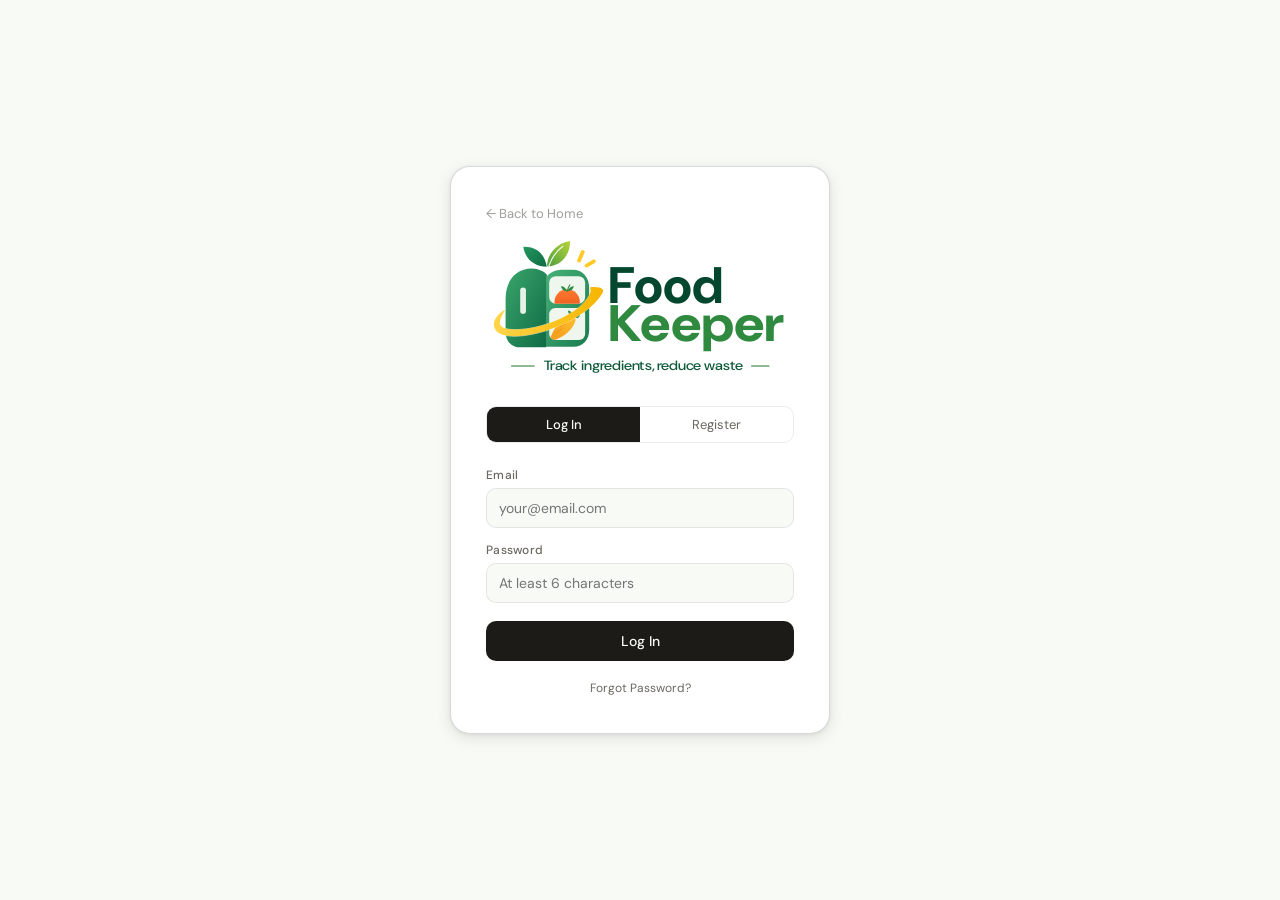
==== index.html @ f71665d1 "Add business.css and market.js to index.html" ====
<!DOCTYPE html>
<html lang="en">
<head>
  <meta charset="UTF-8" />
  <meta name="viewport" content="width=device-width, initial-scale=1.0" />
  <title>Food Keeper</title>

  <!-- 先设好主题，避免登录页闪烁 -->
  <script>try { document.documentElement.setAttribute('data-theme', localStorage.getItem('fk_theme') || 'light'); } catch (e) {}</script>

  <script src="https://www.gstatic.com/firebasejs/10.12.0/firebase-app-compat.js"></script>
  <script src="https://www.gstatic.com/firebasejs/10.12.0/firebase-auth-compat.js"></script>
  <script src="https://www.gstatic.com/firebasejs/10.12.0/firebase-firestore-compat.js"></script>

  <link rel="preconnect" href="https://fonts.googleapis.com">
  <link href="https://fonts.googleapis.com/css2?family=DM+Sans:wght@300;400;500;600;700;800&family=DM+Mono:wght@400;500&display=swap" rel="stylesheet">
  <link rel="stylesheet" href="css/style.css">
  <link rel="stylesheet" href="css/home.css">
    <link rel="stylesheet" href="css/pages.css">   
  <link rel="stylesheet" href="css/purchase.css"> 
  <link rel="stylesheet" href="css/business.css"> 

  <link rel="icon" id="fk-favicon" href="data:,">

  <script src="https://js.puter.com/v2/"></script>

  <script src="js/app.js" defer></script>
  <script src="js/home.js" defer></script>
  <script src="js/pages.js" defer></script>
  <script src="js/purchase.js" defer></script>
  <script src="js/account.js" defer></script>
  <script src="js/market.js" defer></script>
</head>
<body>

  <!-- Logo：用 SVG 画出来的，不需要图片文件（下面各处用 <use href="#fk-..."> 引用）-->
  <svg width="0" height="0" style="position:absolute" aria-hidden="true" focusable="false">
    <defs id="fk-defs">
      <linearGradient id="fkDoor" x1="0" y1="0" x2="1" y2="1"><stop offset="0" stop-color="#3aa56b"/><stop offset="1" stop-color="#0f6b45"/></linearGradient>
      <linearGradient id="fkFrame" x1="0" y1="0" x2="1" y2="1"><stop offset="0" stop-color="#46b377"/><stop offset="1" stop-color="#1a7a50"/></linearGradient>
      <linearGradient id="fkLeafL" x1="0" y1="0" x2="1" y2="1"><stop offset="0" stop-color="#23975f"/><stop offset="1" stop-color="#0f6b45"/></linearGradient>
      <linearGradient id="fkLeafR" x1="0" y1="1" x2="1" y2="0"><stop offset="0" stop-color="#4c9f3f"/><stop offset="1" stop-color="#b7d43a"/></linearGradient>
      <linearGradient id="fkRing" x1="0" y1="0" x2="1" y2="0"><stop offset="0" stop-color="#ffd54a"/><stop offset="1" stop-color="#f7b500"/></linearGradient>
      <linearGradient id="fkTomato" x1="0" y1="0" x2="0" y2="1"><stop offset="0" stop-color="#ff7a2f"/><stop offset="1" stop-color="#e8501a"/></linearGradient>
      <linearGradient id="fkCarrot" x1="0" y1="1" x2="1" y2="0"><stop offset="0" stop-color="#f5981a"/><stop offset="1" stop-color="#fdc02f"/></linearGradient>
      <clipPath id="fkTop"><rect x="395" y="345" width="150" height="115" rx="28"/></clipPath>
      <clipPath id="fkBot"><rect x="395" y="478" width="150" height="134" rx="26"/></clipPath>
    </defs>
    <defs>
      <g id="fk-icon">
        <path d="M287 222C332 220 374 242 385 306C338 305 296 280 287 222Z" fill="url(#fkLeafL)"/>
        <path d="M482 198C484 252 450 297 398 304C384 306 385 300 387 292C392 246 432 205 482 198Z" fill="url(#fkLeafR)"/>
        <path d="M394 301C408 262 428 238 452 220" fill="none" stroke="#fff" stroke-width="5" stroke-linecap="round" opacity=".9"/>
        <path d="M520 280l15-36M551 301l30-18" fill="none" stroke="#ffc928" stroke-width="16" stroke-linecap="round"/>
        <path d="M213 440C213 365 255 313 322 313C352 313 373 326 385 338V634C385 640 383 642 375 642H272C236 642 213 614 213 578Z" fill="url(#fkDoor)"/>
        <rect x="274" y="392" width="24" height="110" rx="12" fill="#e6f1e8"/>
        <path d="M385 346C400 326 426 318 456 318H492C536 318 562 350 562 396V568C562 612 536 640 496 640H385Z" fill="url(#fkFrame)"/>
        <rect x="395" y="345" width="150" height="115" rx="28" fill="#eef6ee"/>
        <g clip-path="url(#fkTop)">
          <circle cx="470" cy="453" r="53" fill="url(#fkTomato)"/>
          <path d="M470 408c-4-14-18-22-26-21 2 11 11 20 26 21zM472 408c4-14 18-22 26-21-2 11-11 20-26 21z" fill="#2c8a45"/>
          <path d="M471 408c1-10 5-18 10-26" fill="none" stroke="#2c8a45" stroke-width="5" stroke-linecap="round"/>
        </g>
        <rect x="395" y="478" width="150" height="134" rx="26" fill="#eef6ee"/>
        <g clip-path="url(#fkBot)">
          <path d="M396 618C406 572 438 528 480 510C502 504 512 522 500 544C484 578 444 608 396 618Z" fill="url(#fkCarrot)"/>
          <path d="M425 580l22-14M440 556l20-12M463 534l14-9" fill="none" stroke="#e58a12" stroke-width="5" stroke-linecap="round" opacity=".55"/>
          <path d="M498 516c-2-15-12-26-24-28 0 13 9 24 24 28zM500 518c8-11 20-14 24-11-3 11-12 16-24 11z" fill="#2c8a45"/>
        </g>
        <path d="M212 483C170 510 150 545 175 575C205 606 300 600 390 570C480 540 560 490 600 440C612 425 625 410 618 400C610 392 585 388 565 392C575 410 560 440 520 475C470 515 380 555 300 565C240 572 200 568 190 548C185 530 200 505 212 483Z" fill="url(#fkRing)" stroke="#fffdf0" stroke-opacity=".85" stroke-width="3" paint-order="stroke"/>
      </g>
      <g id="fk-lockup">
        <use href="#fk-icon"/>
        <text x="642" y="458" font-size="214" font-weight="800" textLength="480" lengthAdjust="spacingAndGlyphs" style="font-family:'DM Sans',system-ui,sans-serif;fill:var(--fk-ink1,#04472f)">Food</text>
        <text x="642" y="617" font-size="214" font-weight="800" textLength="735" lengthAdjust="spacingAndGlyphs" style="font-family:'DM Sans',system-ui,sans-serif;fill:var(--fk-ink2,#2f8a40)">Keeper</text>
      </g>
      <g id="fk-full">
        <use href="#fk-lockup"/>
        <path d="M238 720h94M1240 720h72" fill="none" stroke="#6aa56f" stroke-width="6" stroke-linecap="round"/>
        <text x="372" y="735" font-size="56" font-weight="500" textLength="832" lengthAdjust="spacingAndGlyphs" style="font-family:'DM Sans',system-ui,sans-serif;fill:var(--fk-ink3,#0f5a3a)">Track ingredients, reduce waste</text>
      </g>
    </defs>
  </svg>

  <div id="toast-container"></div>

  <!-- ═══════════ LOGIN ═══════════ -->
  <div class="auth-screen" id="auth-screen">
    <div class="auth-card">
      <div style="margin-bottom: 16px;">
        <a href="./front.html" class="back-link">← Back to Home</a>
      </div>

      <div class="auth-logo">
        <h1><svg class="auth-logo-svg" viewBox="148 190 1252 580" role="img" aria-label="Food Keeper: track ingredients, reduce waste"><use href="#fk-full"/></svg></h1>
      </div>

      <div class="auth-tabs">
        <button class="auth-tab active" id="tab-login" onclick="switchTab('login')">Log In</button>
        <button class="auth-tab" id="tab-register" onclick="switchTab('register')">Register</button>
      </div>

      <div class="auth-error" id="auth-error"></div>
      <div class="auth-success" id="auth-success"></div>

      <div class="form-field">
        <label class="form-label">Email</label>
        <input class="form-input" type="email" id="auth-email" placeholder="your@email.com" />
      </div>

      <div class="form-field">
        <label class="form-label">Password</label>
        <input class="form-input" type="password" id="auth-password" placeholder="At least 6 characters" />
      </div>

      <div class="form-field" id="confirm-field" style="display:none">
        <label class="form-label">Confirm Password</label>
        <input class="form-input" type="password" id="auth-confirm" placeholder="Enter password again" />
      </div>

      <button class="btn-primary" id="auth-btn" onclick="handleAuth()">Log In</button>

      <div style="text-align: center; margin-top: 16px;">
        <button onclick="handleForgot()" class="link-btn" id="forgot-btn">Forgot Password?</button>
      </div>
    </div>
  </div>


  <!-- ═══════════ APP ═══════════ -->
  <div id="app" style="display: none;">
    <!-- 侧边栏由 home.js 自动插入到这里 -->

    <header class="header">
      <div class="header-inner">
        <div class="logo">
          <svg class="logo-img" viewBox="148 190 490 470" aria-hidden="true"><use href="#fk-icon"/></svg>
          <h1>Food Keeper</h1>
        </div>
        <h1 class="page-title" id="page-title"></h1>
        <div class="header-right">
          <span class="user-email" id="user-email"></span>
          <button class="icon-btn" id="theme-btn" onclick="toggleTheme()" title="Toggle Theme">🌙</button>
          <button class="icon-btn" onclick="openPanel()" title="Settings">⚙️</button>
          <button class="logout-btn" onclick="handleLogout()">Log Out</button>
        </div>
      </div>
    </header>

    <!-- ═══════════ HOME（内容由 home.js 的 renderHome 生成）═══════════ -->
    <div id="home-screen">
      <div id="home-dashboard"></div>
    </div>


    <!-- ═══════════ SECTION 1：PANTRY TRACKER ═══════════ -->
    <div id="section-pantry" style="display: none;">

      <div class="section-bar">
        <div class="section-bar-inner">
          <button class="back-home-btn" id="back-pantry" onclick="goBack()">← Home</button>
          <span class="section-bar-title" id="bar-pantry-title">Pantry Tracker</span>
        </div>
      </div>

      <!-- 卡片菜单（由 app.js 的 renderMenus 生成）-->
      <div class="menu-wrap" id="menu-pantry"></div>

      <main class="main" id="main-pantry" style="display:none;">

        <section class="stats">
          <div class="stat">
            <div class="stat-label">Total Items</div>
            <div class="stat-value blue" id="stat-total">0</div>
          </div>
          <div class="stat">
            <div class="stat-label">Expired</div>
            <div class="stat-value red" id="stat-expired">0</div>
          </div>
          <div class="stat">
            <div class="stat-label">Expiring Soon</div>
            <div class="stat-value amber" id="stat-soon">0</div>
          </div>
          <div class="stat">
            <div class="stat-label">Monthly Waste</div>
            <div class="stat-value green" id="stat-saved">0</div>
          </div>
        </section>

        <section id="view-pantry" class="view-section">
          <div class="toolbar">
            <input type="text" id="search-input" class="search-bar" placeholder="Search ingredients..." oninput="handleSearch(this.value)" />

            <select id="loc-filter" class="filter-dropdown" onchange="handleLocationFilter(this.value)">
              <option value="all">All Locations</option>
              <option value="fridge">Fridge</option>
              <option value="freezer">Freezer</option>
              <option value="pantry">Pantry</option>
            </select>

            <select id="sort-filter" class="filter-dropdown" onchange="handleSort(this.value)">
              <option value="expiry">Sort by Expiry</option>
              <option value="name">Sort by Name</option>
              <option value="added">Sort by Date Added</option>
            </select>

            <button class="action-btn primary" onclick="openModal()">➕ Add Item</button>
            <button class="action-btn secondary" id="bulk-toggle-btn" onclick="toggleBulkMode()">⚙️ Bulk Actions</button>
          </div>

          <div class="bulk-bar" id="bulk-bar" style="display: none;">
            <span id="bulk-count">0 items selected</span>
            <div style="display: flex; gap: 8px;">
              <button class="bulk-btn success" onclick="bulkEat()">✅ Used / Consumed</button>
              <button class="bulk-btn danger" onclick="bulkWaste()">🗑️ Logged as Waste</button>
              <button class="bulk-btn secondary" onclick="bulkDelete()">Delete</button>
            </div>
          </div>

          <div id="food-container">
            <div class="loading">Loading ingredients...</div>
          </div>
        </section>

        <section id="view-shopping" class="view-section" style="display: none;">
          <div id="shop-list-container"></div>
          <div class="shop-add-row">
            <input class="shop-add-input" type="text" id="shop-input" placeholder="Add custom item..." onkeypress="if(event.key==='Enter') addShopItem()" />
            <button class="shop-add-btn" onclick="addShopItem()">Add</button>
          </div>
          <div style="margin-top: 16px; display: flex; gap: 12px;">
            <button class="ghost-btn" onclick="clearChecked()" style="flex: 1; justify-content: center;">Clear Checked</button>
            <button class="ghost-btn" onclick="exportShopList()" style="flex: 1; justify-content: center;">Copy List to Clipboard</button>
          </div>
        </section>

        <section id="view-waste" class="view-section" style="display: none;">
          <div class="waste-stat-grid">
            <div class="waste-stat-card">
              <h3>This Month</h3>
              <div class="num" id="waste-month-count">0</div>
            </div>
            <div class="waste-stat-card">
              <h3>Total History</h3>
              <div class="num" id="waste-total-count">0</div>
            </div>
          </div>
          <div id="waste-list-container" style="margin-top: 16px;"></div>
        </section>

        <section id="view-recipes" class="view-section" style="display: none;">
          <div class="discover-hero-banner">
            <div style="font-size: 32px;">🍲</div>
            <div>
              <h3>Food Keeper AI Recipe Assistant</h3>
              <p>Analyzes your items expiring within 7 days first to compile an optimized customized menu recipe framework.</p>
            </div>
          </div>
          <button class="btn-primary" style="background: var(--accent); color: white; padding: 14px; font-size: 15px;" onclick="generateAICustomMenu()">
            Generate Smart Menu Recipes
          </button>
          <div id="recipes-list-container" style="margin-top: 16px;"></div>
        </section>

        <section id="view-leaderboard" class="view-section" style="display: none;">
          <div class="discover-hero-banner">
            <div style="font-size: 32px;">🏆</div>
            <div>
              <h3>Your Weekly Waste Leaderboard</h3>
              <p>Tracks your top 10 worst weeks of food waste this year. Resets every January.</p>
            </div>
          </div>
          <div id="leaderboard-container"></div>
        </section>

        <section id="view-receipt" class="view-section" style="display: none;">
          <div class="discover-hero-banner">
            <div style="font-size: 32px;">🧾</div>
            <div>
              <h3>Receipt Food & Total Cost Scanner</h3>
              <p>Upload a clear photo of your grocery receipt. Food Keeper AI will isolate food assets, compute individual values, and tally your grand total.</p>
            </div>
          </div>

          <div class="receipt-card" style="background: var(--surface); padding: 24px; border-radius: var(--radius-lg); border: 1px solid var(--border); box-shadow: var(--shadow);">
            <div class="form-field">
              <label class="form-label">Select Receipt Photo</label>
              <input type="file" id="receipt-file" accept="image/*" class="form-input" onchange="previewReceipt(event)" />
            </div>

            <div id="receipt-preview-box" style="display: none; text-align: center; margin: 16px 0; padding: 10px; background: var(--bg); border-radius: var(--radius);">
              <img id="receipt-img-preview" src="" alt="Receipt view" style="max-width: 100%; max-height: 300px; border-radius: var(--radius); border: 1px solid var(--border);" />
            </div>

            <button class="btn-primary" id="scan-receipt-btn" style="background: var(--accent); color: white; margin-top: 8px;" onclick="processReceiptImage()">
              Analyze & Compute Total
            </button>
          </div>

          <div id="receipt-results-container" style="margin-top: 16px;"></div>
          <button class="btn-primary" id="add-to-inventory-btn" style="display: none; background: var(--text); color: var(--bg); margin-top: 16px;" onclick="addScannedItemsToInventory()">
            Add All Items to Inventory ➕
          </button>
        </section>

      </main>
    </div>


    <!-- ═══════════ SECTION 2：OUTSIDE THE KITCHEN ═══════════ -->
    <div id="section-outside" style="display: none;">

      <div class="section-bar">
        <div class="section-bar-inner">
          <button class="back-home-btn" id="back-outside" onclick="goBack()">← Home</button>
          <span class="section-bar-title" id="bar-outside-title">Outside the Kitchen</span>
        </div>
      </div>

      <!-- 卡片菜单（由 app.js 的 renderMenus 生成）-->
      <div class="menu-wrap" id="menu-outside"></div>

      <main class="main" id="main-outside" style="display:none;">
        <section id="view-awareness" class="view-section" style="display:none;">
          <div id="awareness-container"></div>
        </section>

        <section id="view-quiz" class="view-section" style="display:none;">
          <div id="quiz-container"></div>
        </section>
      </main>
    </div>


    <!-- ═══════════ MODAL: ADD / EDIT ═══════════ -->
    <div class="overlay" id="overlay" onclick="closeModal()">
      <div class="modal" onclick="event.stopPropagation()">
        <div class="modal-header">
          <h2 id="modal-title"> Add Ingredient</h2>
          <button class="modal-close" onclick="closeModal()">✕</button>
        </div>
        <div class="modal-body">
          <div class="form-field">
            <label class="form-label">Ingredient Name</label>
            <input class="form-input" type="text" id="input-name" placeholder="e.g. Fresh Milk" />
          </div>

          <div class="form-field">
            <label class="form-label">Emoji Picker</label>
            <div class="emoji-picker" id="emoji-picker"></div>
          </div>

          <div style="display: grid; grid-template-columns: 1fr 1fr; gap: 12px;">
            <div class="form-field">
              <label class="form-label">Quantity / Volume</label>
              <input class="form-input" type="text" id="input-qty" placeholder="e.g. 1L, 3 units" />
            </div>
            <div class="form-field">
              <label class="form-label">Expiration Date</label>
              <input class="form-input" type="date" id="input-expiry" />
            </div>
            <div class="form-field">
              <label class="form-label">Price (RM)</label>
              <input class="form-input" type="number" id="input-price" placeholder="e.g. 5.50" step="0.01" min="0" />
            </div>
          </div>

          <div style="display: grid; grid-template-columns: 1fr 1fr; gap: 12px;">
            <div class="form-field">
              <label class="form-label">Storage Location</label>
              <select class="form-input" id="input-location">
                <option value="fridge">Fridge </option>
                <option value="freezer">Freezer </option>
                <option value="pantry">Pantry </option>
              </select>
            </div>
            <div class="form-field">
              <label class="form-label">Food Category</label>
              <select class="form-input" id="input-category">
                <option value="dairy">Dairy</option>
                <option value="produce">Produce</option>
                <option value="meat">Meat/Fish</option>
                <option value="grain">Grains/Carbs</option>
                <option value="other">Other</option>
              </select>
            </div>
          </div>

          <div class="form-field">
            <label class="form-label">Internal Notes</label>
            <input class="form-input" type="text" id="input-note" placeholder="e.g. Consume before weekend cake batch" />
          </div>

          <button class="btn-primary" id="save-btn" onclick="saveFood()" style="margin-top: 12px; background: var(--accent); color: white;">Save</button>
        </div>
      </div>
    </div>

    <!-- ═══════════ SETTINGS PANEL ═══════════ -->
    <div class="overlay" id="panel-overlay" onclick="closePanel()">
      <div class="side-panel" onclick="event.stopPropagation()">
        <div class="panel-header">
          <h2>Application Settings</h2>
          <button class="modal-close" onclick="closePanel()">✕</button>
        </div>
        <div class="panel-body">
          <div class="section-label">Language</div>
          <select id="lang-select" class="form-input" onchange="setLanguage(this.value)">
            <option value="en">English</option>
            <option value="ms">Bahasa Melayu</option>
            <option value="zh">中文</option>
          </select>

          <div class="section-label">Smart Notifications</div>
          <div class="setting-row">
            <div>
              <div class="setting-label">Push Notifications</div>
              <div class="setting-desc">Alert profile when ingredients near expiration threshold</div>
            </div>
            <button class="toggle off" id="notif-toggle" onclick="toggleNotif()"></button>
          </div>
          <div class="setting-row">
            <div>
              <div class="setting-label">Warning Window Threshold</div>
              <div class="setting-desc">Alert N days prior to structural expiration</div>
            </div>
            <input class="notif-days-input" type="number" id="notif-days" min="1" max="14" value="3" />
          </div>

          <div class="section-label" style="margin-top: 24px;">Data Portability</div>
          <div class="setting-row">
            <div>
              <div class="setting-label">Export Spreadsheet Log</div>
              <div class="setting-desc">Download active asset inventory ledger directly into a standardized CSV structure</div>
            </div>
            <button class="export-btn" onclick="exportCSV()">Export CSV</button>
          </div>
        </div>
      </div>
    </div>

  </div>

</body>
</html>
---- css/style.css ----
/* ── SYSTEM COLOR VARIANTS & ROOT SETTINGS ── */
*, *::before, *::after { 
  box-sizing: border-box; 
  margin: 0; 
  padding: 0; 
}

:root {
  --bg: #f5f3ee; 
  --surface: #ffffff; 
  --surface2: #eceae3; 
  --surface3: #e2dfd7;
  --border: rgba(0,0,0,0.08); 
  --border2: rgba(0,0,0,0.15);
  --text: #1c1b18; 
  --text2: #6b6860; 
  --text3: #a09e99;
  
  --green-bg: #e8f5d9; 
  --green-text: #2d5a0e; 
  --green-border: #b8dca0;
  
  --amber-bg: #fef3d8; 
  --amber-text: #754400; 
  --amber-border: #f5d078;
  
  --red-bg: #fde8e8;   
  --red-text: #911f1f;   
  --red-border: #f0a0a0;
  
  --blue-bg: #e8f0fe;  
  --blue-text: #1a4ac0;  
  --blue-border: #99b4f8;
  
  --accent: #2d6a2d; 
  --accent-light: #e8f5d9;
  
  --radius: 10px; 
  --radius-lg: 16px; 
  --radius-xl: 20px;
  
  --font: 'DM Sans', sans-serif; 
  --font-mono: 'DM Mono', monospace;
  --shadow: 0 1px 3px rgba(0,0,0,0.06), 0 4px 12px rgba(0,0,0,0.04);
  --shadow-md: 0 4px 16px rgba(0,0,0,0.10), 0 1px 4px rgba(0,0,0,0.06);
}

@media (prefers-color-scheme: dark) {
  :root:not([data-theme="light"]) {
    --bg: #171715; 
    --surface: #212120; 
    --surface2: #2a2a28; 
    --surface3: #333330;
    --border: rgba(255,255,255,0.08); 
    --border2: rgba(255,255,255,0.15);
    --text: #f0ede6; 
    --text2: #9a9890; 
    --text3: #635f5a;
    --green-bg: #162c07; 
    --green-text: #9fd070; 
    --green-border: #2d5a0e;
    --amber-bg: #2e1d00; 
    --amber-text: #f5c96a; 
    --amber-border: #7a4800;
    --red-bg: #2e0d0d;   
    --red-text: #f0a0a0;   
    --red-border: #911f1f;
    --blue-bg: #0d1e40;  
    --blue-text: #99b4f8;  
    --blue-border: #1a4ac0;
    --accent: #6bbb3e; 
    --accent-light: #162c07;
    --shadow: 0 1px 3px rgba(0,0,0,0.3), 0 4px 12px rgba(0,0,0,0.2);
    --shadow-md: 0 4px 16px rgba(0,0,0,0.4), 0 1px 4px rgba(0,0,0,0.2);
  }
}

[data-theme="dark"] {
  --bg: #171715; 
  --surface: #212120; 
  --surface2: #2a2a28; 
  --surface3: #333330;
  --border: rgba(255,255,255,0.08); 
  --border2: rgba(255,255,255,0.15);
  --text: #f0ede6; 
  --text2: #9a9890; 
  --text3: #635f5a;
  --green-bg: #162c07; 
  --green-text: #9fd070; 
  --green-border: #2d5a0e;
  --amber-bg: #2e1d00; 
  --amber-text: #f5c96a; 
  --amber-border: #7a4800;
  --red-bg: #2e0d0d;   
  --red-text: #f0a0a0;   
  --red-border: #911f1f;
  --blue-bg: #0d1e40;  
  --blue-text: #99b4f8;  
  --blue-border: #1a4ac0;
  --accent: #6bbb3e; 
  --accent-light: #162c07;
  --shadow: 0 1px 3px rgba(0,0,0,0.3), 0 4px 12px rgba(0,0,0,0.2);
  --shadow-md: 0 4px 16px rgba(0,0,0,0.4), 0 1px 4px rgba(0,0,0,0.2);
}

[data-theme="light"] {
  --bg: #f5f3ee; 
  --surface: #ffffff; 
  --surface2: #eceae3; 
  --surface3: #e2dfd7;
  --border: rgba(0,0,0,0.08); 
  --border2: rgba(0,0,0,0.15);
  --text: #1c1b18; 
  --text2: #6b6860; 
  --text3: #a09e99;
  --green-bg: #e8f5d9; 
  --green-text: #2d5a0e; 
  --green-border: #b8dca0;
  --amber-bg: #fef3d8; 
  --amber-text: #754400; 
  --amber-border: #f5d078;
  --red-bg: #fde8e8;   
  --red-text: #911f1f;   
  --red-border: #f0a0a0;
  --blue-bg: #e8f0fe;  
  --blue-text: #1a4ac0;  
  --blue-border: #99b4f8;
  --accent: #2d6a2d; 
  --accent-light: #e8f5d9;
  --shadow: 0 1px 3px rgba(0,0,0,0.06), 0 4px 12px rgba(0,0,0,0.04);
  --shadow-md: 0 4px 16px rgba(0,0,0,0.10), 0 1px 4px rgba(0,0,0,0.06);
}

/* ── BASE INTERFACE ELEMENTS ── */
body {
  background: var(--bg); 
  color: var(--text);
  font-family: var(--font); 
  min-height: 100vh; 
  font-size: 15px;
}

::-webkit-scrollbar { 
  width: 6px; 
}
::-webkit-scrollbar-track { 
  background: transparent; 
}
::-webkit-scrollbar-thumb { 
  background: var(--surface3); 
  border-radius: 3px; 
}

/* ── AUTHENTICATION COMPONENT GRAPHICS ── */
.auth-screen {
  min-height: 100vh;
  display: flex;
  align-items: center;
  justify-content: center;
  padding: 1rem;
}

.auth-card {
  background: var(--surface);
  border: 1px solid var(--border2);
  border-radius: var(--radius-xl);
  padding: 2.2rem;
  width: 100%;
  max-width: 380px;
  box-shadow: var(--shadow-md);
}

.back-link {
  background: none; 
  border: none; 
  color: var(--text3); 
  cursor: pointer; 
  font-size: 13px;
  text-decoration: none;
}
.back-link:hover {
  color: var(--text2);
}

.auth-logo {
  text-align: center;
  margin-bottom: 1.8rem;
}

.auth-logo-icon {
  font-size: 44px;
  display: block;
  margin-bottom: 10px;
}

.auth-logo h1 {
  font-size: 22px;
  font-weight: 600;
  letter-spacing: -0.3px;
}

.auth-logo p {
  font-size: 13px;
  color: var(--text2);
  margin-top: 5px;
}

.auth-tabs {
  display: flex;
  border: 1px solid var(--border);
  border-radius: var(--radius);
  overflow: hidden;
  margin-bottom: 1.5rem;
}

.auth-tab {
  flex: 1;
  padding: 9px;
  font-size: 13px;
  font-family: var(--font);
  border: none;
  background: transparent;
  cursor: pointer;
  color: var(--text2);
  transition: all 0.15s;
}

.auth-tab.active {
  background: var(--text);
  color: var(--bg);
  font-weight: 500;
}

.form-field {
  margin-bottom: 14px;
}

.form-label {
  font-size: 12px;
  color: var(--text2);
  margin-bottom: 5px;
  display: block;
  font-weight: 500;
  letter-spacing: 0.02em;
}

.form-input {
  width: 100%;
  padding: 10px 12px;
  border: 1px solid var(--border);
  border-radius: var(--radius);
  background: var(--bg);
  color: var(--text);
  font-size: 14px;
  font-family: var(--font);
  outline: none;
  transition: border-color 0.15s;
}
.form-input:focus {
  border-color: var(--accent);
}

.btn-primary {
  width: 100%;
  padding: 11px;
  background: var(--text);
  color: var(--bg);
  border: none;
  border-radius: var(--radius);
  font-size: 14px;
  font-weight: 500;
  font-family: var(--font);
  cursor: pointer;
  transition: opacity 0.15s;
  margin-top: 4px;
}
.btn-primary:hover {
  opacity: 0.85;
}
.btn-primary:disabled {
  opacity: 0.5;
  cursor: not-allowed;
}

.link-btn {
  background: none;
  border: none;
  color: var(--text2);
  font-size: 12px;
  cursor: pointer;
  font-family: var(--font);
}
.link-btn:hover {
  text-decoration: underline;
}

.auth-error {
  font-size: 13px;
  color: var(--red-text);
  background: var(--red-bg);
  border: 1px solid var(--red-border);
  border-radius: var(--radius);
  padding: 9px 12px;
  margin-bottom: 12px;
  display: none;
}
.auth-error.show { display: block; }

.auth-success {
  font-size: 13px;
  color: var(--green-text);
  background: var(--green-bg);
  border: 1px solid var(--green-border);
  border-radius: var(--radius);
  padding: 9px 12px;
  margin-bottom: 12px;
  display: none;
}
.auth-success.show { display: block; }


/* ── SHELL MASTER CORE HEADER ── */
.header {
  background: var(--surface);
  border-bottom: 1px solid var(--border);
  padding: 0.9rem 1.5rem;
  position: sticky;
  top: 0;
  z-index: 20;
  backdrop-filter: blur(10px);
}

.header-inner {
  max-width: 1200px; /* EXPANDED FOR LAPTOPS */
  margin: 0 auto;
  display: flex;
  justify-content: space-between;
  align-items: center;
}

.logo {
  display: flex;
  align-items: center;
  gap: 9px;
}

.logo-icon { font-size: 24px; }

.logo h1 {
  font-size: 17px;
  font-weight: 600;
  letter-spacing: -0.2px;
}

.header-right {
  display: flex;
  align-items: center;
  gap: 12px;
}

.user-email {
  font-size: 12px;
  color: var(--text2);
  max-width: 160px;
  overflow: hidden;
  text-overflow: ellipsis;
  white-space: nowrap;
}

.icon-btn {
  width: 34px;
  height: 34px;
  border-radius: 50%;
  border: 1px solid var(--border);
  background: transparent;
  cursor: pointer;
  color: var(--text2);
  display: flex;
  align-items: center;
  justify-content: center;
  font-size: 15px;
  transition: all 0.15s;
  font-family: var(--font);
}
.icon-btn:hover {
  background: var(--surface2);
  border-color: var(--border2);
}

.logout-btn {
  font-size: 12px;
  padding: 6px 14px;
  border-radius: 20px;
  border: 1px solid var(--border2);
  background: transparent;
  cursor: pointer;
  color: var(--text2);
  font-family: var(--font);
  transition: background 0.15s;
}
.logout-btn:hover {
  background: var(--surface2);
}


/* ── NAVIGATION ELEMENT SYSTEMS ── */
.nav-tabs {
  background: var(--surface);
  border-bottom: 1px solid var(--border);
  padding: 0 1.5rem;
  display: flex;
  gap: 0;
  overflow-x: auto;
}
.nav-tabs::-webkit-scrollbar { height: 0; }

.nav-tab-wrap {
  max-width: 1200px; /* EXPANDED FOR LAPTOPS */
  margin: 0 auto;
  display: flex;
  width: 100%;
}

.nav-tab {
  padding: 12px 18px;
  font-size: 13px;
  font-weight: 500;
  color: var(--text2);
  border: none;
  background: transparent;
  cursor: pointer;
  font-family: var(--font);
  border-bottom: 2px solid transparent;
  transition: all 0.15s;
  white-space: nowrap;
}
.nav-tab.active {
  color: var(--accent);
  border-bottom-color: var(--accent);
}
.nav-tab:hover:not(.active) {
  color: var(--text);
}


/* ── MAIN CONTENT CONTAINERS ── */
.main {
  max-width: 1200px; /* EXPANDED FOR LAPTOPS */
  margin: 0 auto;
  padding: 1.4rem 1.5rem;
}

.view-section {
  animation: fadeIn 0.2s ease-out forwards;
}

@keyframes fadeIn {
  from { opacity: 0; transform: translateY(4px); }
  to { opacity: 1; transform: translateY(0); }
}


/* ── DASHBOARD STATISTICS GRAPHICS ── */
.stats {
  display: grid;
  grid-template-columns: repeat(4, 1fr);
  gap: 12px;
  margin-bottom: 1.5rem;
}
/* RESPONSIVE STATS FOR TABLETS AND PHONES */
@media (max-width: 768px) {
  .stats { grid-template-columns: repeat(2, 1fr); }
}

.stat {
  background: var(--surface);
  border: 1px solid var(--border);
  border-radius: var(--radius-lg);
  padding: 1rem 1.1rem;
  box-shadow: var(--shadow);
}

.stat-label {
  font-size: 11px;
  color: var(--text2);
  font-weight: 500;
  letter-spacing: 0.04em;
  text-transform: uppercase;
  margin-bottom: 6px;
}

.stat-value {
  font-size: 26px;
  font-weight: 600;
  letter-spacing: -1px;
  font-family: var(--font-mono);
}
.stat-value.red { color: var(--red-text); }
.stat-value.amber { color: var(--amber-text); }
.stat-value.green { color: var(--green-text); }
.stat-value.blue { color: var(--blue-text); }


/* ── TOOLBARS & DYNAMIC FILTERS ── */
.toolbar {
  display: flex;
  align-items: center;
  gap: 8px;
  margin-bottom: 1.2rem;
  flex-wrap: wrap;
}

.search-bar {
  flex: 1;
  min-width: 160px;
  padding: 9px 12px;
  border: 1px solid var(--border);
  border-radius: var(--radius);
  background: var(--surface);
  color: var(--text);
  font-size: 14px;
  font-family: var(--font);
  outline: none;
}
.search-bar:focus {
  border-color: var(--border2);
}

.filter-dropdown {
  padding: 9px 12px;
  border: 1px solid var(--border);
  border-radius: var(--radius);
  background: var(--surface);
  color: var(--text);
  font-size: 13px;
  font-family: var(--font);
  cursor: pointer;
  outline: none;
}


/* ── ACTION INTERFACE SYSTEM BUTTONS ── */
.action-btn {
  padding: 9px 15px;
  border-radius: var(--radius);
  font-size: 13px;
  font-weight: 500;
  cursor: pointer;
  font-family: var(--font);
  border: 1px solid transparent;
  display: inline-flex;
  align-items: center;
  gap: 6px;
  transition: all 0.1s;
}

.action-btn.primary {
  background: var(--text);
  color: var(--bg);
}
.action-btn.primary:hover { opacity: 0.9; }

.action-btn.secondary {
  background: var(--surface);
  border-color: var(--border);
  color: var(--text2);
}
.action-btn.secondary:hover {
  background: var(--surface2);
  color: var(--text);
}
.action-btn.secondary.active {
  background: var(--text);
  color: var(--bg);
  border-color: var(--text);
}


/* ── MASTER INVENTORY CARDS & RENDERING STRUCTURES ── */
.section-label {
  font-size: 12px;
  font-weight: 600;
  color: var(--text2);
  text-transform: uppercase;
  letter-spacing: 0.05em;
  margin: 1.5rem 0 0.6rem 0;
}

/* RESPONSIVE FOOD GRID FOR DESKTOP/LAPTOPS */
.food-list {
  display: flex;
  flex-direction: column;
  gap: 8px;
}
@media (min-width: 768px) {
  .food-list {
    display: grid;
    grid-template-columns: repeat(auto-fill, minmax(340px, 1fr));
    gap: 12px;
  }
}

.food-card {
  background: var(--surface);
  border: 1px solid var(--border);
  border-radius: var(--radius-lg);
  padding: 11px 14px;
  display: flex;
  align-items: center;
  gap: 12px;
  box-shadow: var(--shadow);
  position: relative;
  transition: all 0.15s ease;
}

.food-card:hover {
  border-color: var(--border2);
}

/* Bulk Selection Visual Matrix overrides */
.food-select {
  width: 0;
  height: 20px;
  display: flex;
  align-items: center;
  justify-content: center;
  border-radius: 50%;
  background: var(--accent);
  color: white;
  font-size: 11px;
  font-weight: bold;
  overflow: hidden;
  transition: width 0.2s ease, margin 0.2s ease;
}

body.bulk-active .food-card { cursor: pointer; }
body.bulk-active .food-select {
  width: 20px;
  margin-right: 2px;
  border: 1px solid var(--border2);
  background: transparent;
  color: transparent;
}
body.bulk-active .food-card.selected .food-select {
  background: var(--accent);
  border-color: var(--accent);
  color: white;
}

.food-emoji {
  font-size: 26px;
  width: 38px;
  height: 38px;
  background: var(--bg);
  border-radius: var(--radius);
  display: flex;
  align-items: center;
  justify-content: center;
  flex-shrink: 0;
}

.food-info {
  flex: 1;
  min-width: 0;
}

.food-name-row {
  display: flex;
  align-items: center;
  gap: 8px;
}

.food-name {
  font-weight: 500;
  color: var(--text);
  font-size: 14.5px;
  white-space: nowrap;
  overflow: hidden;
  text-overflow: ellipsis;
}

.food-qty {
  font-size: 11px;
  background: var(--surface2);
  color: var(--text2);
  padding: 2px 7px;
  border-radius: 20px;
  font-weight: 500;
  flex-shrink: 0;
}

.food-meta {
  font-size: 12px;
  color: var(--text2);
  margin-top: 3px;
  display: flex;
  align-items: center;
  gap: 6px;
}
.food-meta .dot { color: var(--text3); }

.food-note {
  font-size: 12px;
  color: var(--text2);
  background: var(--bg);
  padding: 4px 8px;
  border-radius: 6px;
  margin-top: 5px;
  display: inline-block;
  max-width: 100%;
  white-space: nowrap;
  overflow: hidden;
  text-overflow: ellipsis;
}

.card-badge-wrap {
  display: flex;
  flex-direction: column;
  align-items: flex-end;
  gap: 6px;
}

.badge {
  font-size: 11px;
  font-weight: 600;
  padding: 3px 9px;
  border-radius: 20px;
  letter-spacing: 0.02em;
}
.badge-red { background: var(--red-bg); color: var(--red-text); border: 1px solid var(--red-border); }
.badge-amber { background: var(--amber-bg); color: var(--amber-text); border: 1px solid var(--amber-border); }
.badge-green { background: var(--green-bg); color: var(--green-text); border: 1px solid var(--green-border); }


/* ── CONTEXTUAL CARD ACTIONS OVERLAYS ── */
.card-actions {
  display: flex;
  gap: 4px;
  opacity: 0;
  transition: opacity 0.15s ease;
}
.food-card:hover .card-actions {
  opacity: 1;
}
@media (max-width: 768px) {
  /* On touch devices, keep actions visible */
  .card-actions { opacity: 1; }
}
body.bulk-active .card-actions {
  display: none !important;
}

.card-actions .action-btn {
  width: 28px;
  height: 28px;
  padding: 0;
  border-radius: 50%;
  font-size: 12px;
  justify-content: center;
}
.card-actions .action-btn.check:hover { background: var(--green-bg); border-color: var(--green-border); color: var(--green-text); }
.card-actions .action-btn.trash:hover { background: var(--red-bg); border-color: var(--red-border); color: var(--red-text); }


/* ── BULK DOCK Action Panel ── */
.bulk-bar {
  background: var(--surface);
  border: 1px solid var(--accent);
  padding: 12px 16px;
  border-radius: var(--radius-lg);
  display: flex;
  justify-content: space-between;
  align-items: center;
  margin-bottom: 1rem;
  box-shadow: var(--shadow-md);
  font-size: 13.5px;
  font-weight: 500;
  flex-wrap: wrap;
  gap: 10px;
}

.bulk-btn {
  padding: 6px 12px;
  border-radius: var(--radius);
  font-size: 12px;
  font-family: var(--font);
  font-weight: 500;
  border: none;
  cursor: pointer;
}
.bulk-btn.success { background: var(--green-bg); color: var(--green-text); }
.bulk-btn.danger { background: var(--red-bg); color: var(--red-text); }
.bulk-btn.secondary { background: var(--surface2); color: var(--text2); }
.bulk-btn:hover { opacity: 0.85; }


/* ── VIEW COMPONENT: SHOPPING MATRIX ── */
.shop-item {
  background: var(--surface);
  border-bottom: 1px solid var(--border);
  padding: 12px 6px;
  display: flex;
  align-items: center;
  gap: 12px;
}

.shop-check {
  width: 20px;
  height: 20px;
  border: 1px solid var(--border2);
  border-radius: 50%;
  cursor: pointer;
  display: flex;
  align-items: center;
  justify-content: center;
  font-size: 11px;
  font-weight: bold;
  color: transparent;
  transition: all 0.1s;
}
.shop-check.checked {
  background: var(--text);
  border-color: var(--text);
  color: var(--bg);
}

.shop-name {
  flex: 1;
  font-size: 14.5px;
}
.shop-name.done {
  color: var(--text3);
  text-decoration: line-through;
}

.shop-del {
  background: none;
  border: none;
  color: var(--text3);
  cursor: pointer;
  padding: 4px;
  font-size: 13px;
}
.shop-del:hover { color: var(--red-text); }

.shop-add-row {
  display: flex;
  gap: 8px;
  margin-top: 14px;
}

.shop-add-input {
  flex: 1;
  padding: 10px 12px;
  border: 1px solid var(--border);
  border-radius: var(--radius);
  background: var(--surface);
  color: var(--text);
  font-size: 14px;
  font-family: var(--font);
  outline: none;
}

.shop-add-btn {
  padding: 0 16px;
  background: var(--text);
  color: var(--bg);
  border: none;
  border-radius: var(--radius);
  font-family: var(--font);
  font-size: 13px;
  font-weight: 500;
  cursor: pointer;
}

.ghost-btn {
  border: 1px solid var(--border);
  background: var(--surface);
  color: var(--text2);
  padding: 9px 12px;
  border-radius: var(--radius);
  font-size: 13px;
  font-family: var(--font);
  cursor: pointer;
  display: inline-flex;
  align-items: center;
  gap: 6px;
}
.ghost-btn:hover {
  background: var(--surface2);
  color: var(--text);
}


/* ── VIEW COMPONENT: HISTORICAL WASTE TRACKER ── */
.waste-stat-grid {
  display: grid;
  grid-template-columns: 1fr 1fr;
  gap: 12px;
}
@media (max-width: 480px) {
  .waste-stat-grid { grid-template-columns: 1fr; }
}

.waste-stat-card {
  background: var(--surface);
  border: 1px solid var(--border);
  border-radius: var(--radius-lg);
  padding: 1.2rem;
  text-align: center;
  box-shadow: var(--shadow);
}
.waste-stat-card h3 {
  font-size: 12px;
  color: var(--text2);
  text-transform: uppercase;
  letter-spacing: 0.04em;
  margin-bottom: 6px;
}
.waste-stat-card .num {
  font-size: 32px;
  font-weight: 600;
  font-family: var(--font-mono);
}

.waste-item {
  background: var(--surface);
  border: 1px solid var(--border);
  border-radius: var(--radius-lg);
  padding: 11px 14px;
  display: flex;
  align-items: center;
  gap: 12px;
  margin-bottom: 6px;
}

.waste-emoji { font-size: 20px; }
.waste-name { flex: 1; font-size: 14px; font-weight: 500; }
.waste-item-date { font-size: 12px; color: var(--text3); }


/* ── RECURSIVE DISCOVER TAB ARCHITECTURE ── */
.discover-hero-banner {
  background: linear-gradient(135deg, #f6f9fc 0%, #eef2f7 100%);
  border: 1px dashed #cbd5e1;
  padding: 20px;
  border-radius: 12px;
  display: flex;
  align-items: center;
  gap: 20px;
  margin-bottom: 24px;
}
[data-theme="dark"] .discover-hero-banner {
  background: linear-gradient(135deg, #1e293b 0%, #0f172a 100%);
  border-color: #334155;
}
@media (prefers-color-scheme: dark) {
  :root:not([data-theme="light"]) .discover-hero-banner {
    background: linear-gradient(135deg, #1e293b 0%, #0f172a 100%);
    border-color: #334155;
  }
}

.discover-hero-banner h3 {
  margin: 0 0 4px 0;
  color: var(--text);
  font-size: 1.15rem;
}

.discover-hero-banner p {
  margin: 0;
  color: var(--text2);
  font-size: 0.88rem;
  line-height: 1.4;
}

/* AI Generated Recipes Markup Styling Mapping */
.ai-generated-html h3 {
  font-size: 1.15rem;
  margin: 20px 0 10px 0;
  color: var(--accent);
  display: flex;
  align-items: center;
  gap: 6px;
}
.ai-generated-html h3:first-of-type { margin-top: 0; }

.ai-generated-html ul, .ai-generated-html ol {
  margin: 10px 0 16px 20px;
  padding: 0;
}

.ai-generated-html li {
  margin-bottom: 6px;
  font-size: 0.92rem;
  color: var(--text);
}


/* ── GLOBAL MODALS & SETTINGS PANELS OVERLAYS ── */
.overlay {
  position: fixed;
  top: 0; left: 0; right: 0; bottom: 0;
  background: rgba(0,0,0,0.2);
  backdrop-filter: blur(3px);
  z-index: 100;
  display: flex;
  align-items: center;
  justify-content: center;
  opacity: 0;
  pointer-events: none;
  transition: opacity 0.2s ease;
}
[data-theme="dark"] .overlay { background: rgba(0,0,0,0.5); }
@media (prefers-color-scheme: dark) {
  :root:not([data-theme="light"]) .overlay { background: rgba(0,0,0,0.5); }
}
.overlay.open {
  opacity: 1;
  pointer-events: auto;
}

.modal {
  background: var(--surface);
  border: 1px solid var(--border2);
  border-radius: var(--radius-xl);
  width: 100%;
  max-width: 440px;
  box-shadow: var(--shadow-md);
  transform: translateY(10px);
  transition: transform 0.2s ease;
}
.overlay.open .modal {
  transform: translateY(0);
}

.modal-header {
  padding: 1.2rem 1.4rem;
  border-bottom: 1px solid var(--border);
  display: flex;
  justify-content: space-between;
  align-items: center;
}
.modal-header h2 { font-size: 16px; font-weight: 600; }

.modal-close {
  background: none;
  border: none;
  font-size: 16px;
  cursor: pointer;
  color: var(--text3);
}
.modal-close:hover { color: var(--text); }

.modal-body {
  padding: 1.4rem;
}

/* Inline Dynamic Grid Picker Asset Selector */
.emoji-picker {
  display: grid;
  grid-template-columns: repeat(6, 1fr);
  gap: 6px;
  max-height: 110px;
  overflow-y: auto;
  border: 1px solid var(--border);
  padding: 8px;
  border-radius: var(--radius);
  background: var(--bg);
}

.emoji-opt {
  font-size: 22px;
  text-align: center;
  padding: 4px 0;
  cursor: pointer;
  border-radius: 6px;
  transition: background 0.1s;
}
.emoji-opt:hover { background: var(--surface2); }
.emoji-opt.sel {
  background: var(--surface);
  box-shadow: 0 0 0 1.5px var(--text);
}


/* Slide-Out Parameters Options Configurations Utility Drawer Panel */
.side-panel {
  position: absolute;
  top: 0; right: 0; bottom: 0;
  width: 100%;
  max-width: 340px;
  background: var(--surface);
  border-left: 1px solid var(--border);
  box-shadow: var(--shadow-md);
  display: flex;
  flex-direction: column;
  transform: translateX(100%);
  transition: transform 0.2s cubic-bezier(0.16, 1, 0.3, 1);
}
.overlay.open .side-panel {
  transform: translateX(0);
}

.panel-header {
  padding: 1.2rem 1.4rem;
  border-bottom: 1px solid var(--border);
  display: flex;
  justify-content: space-between;
  align-items: center;
}
.panel-header h2 { font-size: 15px; font-weight: 600; }

.panel-body {
  padding: 1.4rem;
  flex: 1;
  overflow-y: auto;
}

.setting-row {
  display: flex;
  justify-content: space-between;
  align-items: center;
  gap: 16px;
  margin-bottom: 16px;
  padding-bottom: 14px;
  border-bottom: 1px dashed var(--border);
}

.setting-label { font-size: 13.5px; font-weight: 500; color: var(--text); }
.setting-desc { font-size: 11.5px; color: var(--text2); margin-top: 2px; line-height: 1.3; }

/* Custom Form Parameters Asset Toggles */
.toggle {
  width: 40px; height: 22px;
  border-radius: 20px;
  background: var(--surface3);
  border: none; cursor: pointer;
  position: relative;
  transition: background 0.2s;
  flex-shrink: 0;
}
.toggle::after {
  content: '';
  position: absolute;
  top: 2px; left: 2px;
  width: 18px; height: 18px;
  border-radius: 50%;
  background: var(--surface);
  transition: transform 0.2s;
  box-shadow: 0 1px 3px rgba(0,0,0,0.1);
}
.toggle.on { background: var(--accent); }
.toggle.on::after { transform: translateX(18px); }

.notif-days-input {
  width: 54px;
  padding: 6px;
  border: 1px solid var(--border);
  border-radius: 6px;
  background: var(--bg);
  color: var(--text);
  font-family: var(--font-mono);
  font-size: 13px;
  text-align: center;
  outline: none;
}

.export-btn {
  padding: 7px 12px;
  background: var(--surface);
  border: 1px solid var(--border2);
  border-radius: var(--radius);
  font-size: 12px;
  font-weight: 500;
  cursor: pointer;
  color: var(--text2);
  font-family: var(--font);
}
.export-btn:hover {
  background: var(--surface2);
  color: var(--text);
}


/* ── UNIVERSAL EMPTY STATE STATEMENTS ── */
.empty {
  text-align: center;
  padding: 3.5rem 1.5rem;
  background: var(--surface);
  border: 1px dashed var(--border2);
  border-radius: var(--radius-xl);
  box-shadow: var(--shadow);
}

.empty-icon {
  font-size: 36px;
  margin-bottom: 10px;
  opacity: 0.85;
}

.empty p {
  font-size: 13.5px;
  color: var(--text2);
}

.loading {
  text-align: center;
  padding: 2.5rem;
  color: var(--text2);
  font-size: 13.5px;
  font-style: italic;
}

/* Toast Message Node Styling */
.toast {
  position: fixed;
  bottom: 24px;
  left: 50%;
  transform: translateX(-50%);
  background: var(--text);
  color: var(--bg);
  padding: 9px 18px;
  border-radius: 30px;
  font-size: 13px;
  font-weight: 500;
  box-shadow: var(--shadow-md);
  z-index: 1000;
  animation: toastFade 2.4s cubic-bezier(0.16, 1, 0.3, 1) forwards;
  pointer-events: none;
}

@keyframes toastFade {
  0% { opacity: 0; transform: translate(-50%, 10px); }
  10%, 90% { opacity: 1; transform: translate(-50%, 0); }
  100% { opacity: 0; transform: translate(-50%, -10px); }
}

/* Confetti Particle Layer */
.confetti-piece {
  position: fixed;
  width: 8px;
  height: 8px;
  border-radius: 2px;
  z-index: 999;
  pointer-events: none;
  animation: confettiFall 1.5s ease-out forwards;
}

@keyframes confettiFall {
  0% { transform: translateY(0) rotate(0deg); opacity: 1; }
  100% { transform: translateY(60vh) rotate(720deg); opacity: 0; }
}

/* 📱 TAB HAMBURGER MENU (Mobile Only) */
@media (max-width: 600px) {
  .nav-hamburger {
    display: block;
    width: 100%;
    padding: 14px;
    background: var(--surface);
    border: none;
    border-bottom: 1px solid var(--border);
    cursor: pointer;
    text-align: left;
    font-weight: 600;
    color: var(--text);
  }
  .nav-tab-wrap {
    display: none; /* Hidden by default on mobile */
    flex-direction: column;
    width: 100%;
    background: var(--surface);
  }
  .nav-tab-wrap.show {
    display: flex;
  }
  .nav-tab {
    width: 100%;
    text-align: left;
    border-bottom: none;
    border-left: 3px solid transparent;
  }
  .nav-tab.active {
    border-bottom-color: transparent;
    border-left-color: var(--accent);
    background: var(--surface2);
  }
}

@media (min-width: 601px) {
  .nav-hamburger { display: none; }
}

/* ADD TO THE BOTTOM OF YOUR STYLE.CSS */
.receipt-data-table-wrapper table {
  width: 100%;
  border-collapse: collapse;
  margin: 12px 0;
  font-size: 14px;
}

.receipt-data-table-wrapper th {
  text-align: left;
  padding: 8px;
  background: var(--surface2);
  color: var(--text2);
  font-weight: 600;
  border-bottom: 2px solid var(--border2);
}

.receipt-data-table-wrapper td {
  padding: 8px;
  border-bottom: 1px solid var(--border);
  color: var(--text);
}

.receipt-data-table-wrapper tr:last-child td {
  border-bottom: none;
}

.receipt-data-table-wrapper strong {
  color: var(--accent);
  font-size: 1.1rem;
}


/* fix for white box thingy when generate recipe */
.ai-generated-html,
.ai-generated-html * {
  color: var(--text) !important;
  background-color: transparent !important;
}

.ai-generated-html h3 {
  color: var(--accent) !important;
}

.ai-generated-html li {
  color: var(--text) !important;
}

.leaderboard-year-badge {
  font-size: 12px;
  color: var(--text3);
  text-align: center;
  margin-bottom: 16px;
  font-weight: 500;
}

.leaderboard-list {
  display: flex;
  flex-direction: column;
  gap: 8px;
}

.leaderboard-row {
  background: var(--surface);
  border: 1px solid var(--border);
  border-radius: var(--radius-lg);
  padding: 12px 16px;
  display: flex;
  align-items: center;
  gap: 14px;
  box-shadow: var(--shadow);
}

.leaderboard-row.top-1 { border-left: 4px solid #FFD700; }
.leaderboard-row.top-2 { border-left: 4px solid #C0C0C0; }
.leaderboard-row.top-3 { border-left: 4px solid #CD7F32; }

.lb-rank { font-size: 22px; width: 32px; text-align: center; flex-shrink: 0; }
.lb-info { flex: 1; }
.lb-week { font-size: 14px; font-weight: 600; color: var(--text); }
.lb-year { font-size: 11px; color: var(--text3); }
.lb-amount { font-size: 18px; font-weight: 700; color: var(--red-text); font-family: var(--font-mono); }

.leaderboard-footer {
  text-align: center;
  font-size: 12px;
  color: var(--text3);
  margin-top: 16px;
}
/* ═══════════════════════════════════════════════════════
   AWARENESS PAGE
   ═══════════════════════════════════════════════════════ */

.awareness-hero {
  background: linear-gradient(
    135deg,
    var(--green-bg) 0%,
    var(--surface) 100%
  );
  border: 1px solid var(--green-border);
  border-radius: var(--radius-xl);
  padding: 2rem;
  margin-bottom: 1.2rem;
  text-align: center;
  box-shadow: var(--shadow);
}

.awareness-hero-icon {
  font-size: 42px;
  margin-bottom: 10px;
}

.awareness-hero-title {
  font-size: 26px;
  font-weight: 700;
  color: var(--text);
  letter-spacing: -0.7px;
  margin-bottom: 8px;
}

.awareness-hero-sub {
  max-width: 680px;
  margin: 0 auto;
  color: var(--text2);
  font-size: 14px;
  line-height: 1.6;
}


/* ── Awareness Statistics ── */

.awareness-stats-grid {
  display: grid;
  grid-template-columns: repeat(4, 1fr);
  gap: 12px;
  margin-bottom: 1.6rem;
}

.awareness-stat-card {
  background: var(--surface);
  border: 1px solid var(--border);
  border-radius: var(--radius-lg);
  padding: 1.2rem 1rem;
  text-align: center;
  box-shadow: var(--shadow);
  transition: transform 0.15s ease, box-shadow 0.15s ease;
}

.awareness-stat-card:hover {
  transform: translateY(-2px);
  box-shadow: var(--shadow-md);
}

.awareness-stat-card.red {
  background: var(--red-bg);
  border-color: var(--red-border);
}

.awareness-stat-card.amber {
  background: var(--amber-bg);
  border-color: var(--amber-border);
}

.awareness-stat-card.blue {
  background: var(--blue-bg);
  border-color: var(--blue-border);
}

.awareness-stat-card.green {
  background: var(--green-bg);
  border-color: var(--green-border);
}

.awareness-stat-num {
  font-family: var(--font-mono);
  font-size: 28px;
  font-weight: 700;
  line-height: 1.1;
  margin-bottom: 7px;
}

.awareness-stat-card.red .awareness-stat-num {
  color: var(--red-text);
}

.awareness-stat-card.amber .awareness-stat-num {
  color: var(--amber-text);
}

.awareness-stat-card.blue .awareness-stat-num {
  color: var(--blue-text);
}

.awareness-stat-card.green .awareness-stat-num {
  color: var(--green-text);
}

.awareness-stat-label {
  color: var(--text2);
  font-size: 11.5px;
  line-height: 1.45;
}


/* ── Awareness Section Titles ── */

.awareness-section-title {
  font-size: 18px;
  font-weight: 650;
  color: var(--text);
  margin: 1.8rem 0 0.8rem;
  letter-spacing: -0.2px;
}


/* ── Awareness Information Cards ── */

.awareness-cards-grid {
  display: grid;
  grid-template-columns: repeat(2, 1fr);
  gap: 12px;
  margin-bottom: 1.5rem;
}

.awareness-info-card {
  background: var(--surface);
  border: 1px solid var(--border);
  border-radius: var(--radius-lg);
  padding: 1.2rem;
  box-shadow: var(--shadow);
  transition: transform 0.15s ease, border-color 0.15s ease;
}

.awareness-info-card:hover {
  transform: translateY(-2px);
  border-color: var(--border2);
}

.awareness-info-icon {
  width: 42px;
  height: 42px;
  display: flex;
  align-items: center;
  justify-content: center;
  background: var(--green-bg);
  border-radius: var(--radius);
  font-size: 22px;
  margin-bottom: 10px;
}

.awareness-info-card h3 {
  font-size: 15px;
  font-weight: 600;
  margin-bottom: 6px;
  color: var(--text);
}

.awareness-info-card p {
  font-size: 13px;
  line-height: 1.6;
  color: var(--text2);
}


/* ── 5R Framework ── */

.awareness-5r-grid {
  display: grid;
  grid-template-columns: repeat(5, 1fr);
  gap: 10px;
  margin-bottom: 1.5rem;
}

.awareness-5r-card {
  background: var(--surface);
  border: 1px solid var(--border);
  border-radius: var(--radius-lg);
  padding: 1.1rem 0.8rem;
  text-align: center;
  box-shadow: var(--shadow);
  transition: transform 0.15s ease, box-shadow 0.15s ease;
}

.awareness-5r-card:hover {
  transform: translateY(-3px);
  box-shadow: var(--shadow-md);
}

.awareness-5r-card.r1 {
  border-top: 3px solid var(--red-text);
}

.awareness-5r-card.r2 {
  border-top: 3px solid var(--amber-text);
}

.awareness-5r-card.r3 {
  border-top: 3px solid var(--blue-text);
}

.awareness-5r-card.r4 {
  border-top: 3px solid var(--green-text);
}

.awareness-5r-card.r5 {
  border-top: 3px solid var(--accent);
}

.r-num {
  font-size: 10px;
  color: var(--text3);
  font-family: var(--font-mono);
  margin-bottom: 4px;
}

.r-letter {
  font-size: 25px;
  font-weight: 700;
  line-height: 1;
  color: var(--text);
  margin-bottom: 8px;
}

.r-icon {
  font-size: 25px;
  margin-bottom: 8px;
}

.awareness-5r-card h3 {
  font-size: 13px;
  font-weight: 650;
  color: var(--text);
  margin-bottom: 7px;
}

.r-tip {
  color: var(--text2);
  font-size: 11.5px;
  line-height: 1.45;
}


/* ── Awareness CTA ── */

.awareness-cta {
  background: var(--text);
  color: var(--bg);
  border-radius: var(--radius-xl);
  padding: 1.6rem;
  margin-top: 1.5rem;
  display: flex;
  align-items: center;
  gap: 14px;
  box-shadow: var(--shadow-md);
}

.awareness-cta-icon {
  font-size: 32px;
  flex-shrink: 0;
}

.awareness-cta h3 {
  font-size: 16px;
  font-weight: 600;
  margin-bottom: 4px;
}

.awareness-cta p {
  font-size: 13px;
  line-height: 1.5;
  opacity: 0.72;
}


/* ═══════════════════════════════════════════════════════
   QUIZ PAGE
   ═══════════════════════════════════════════════════════ */

.quiz-header {
  background: var(--surface);
  border: 1px solid var(--border);
  border-radius: var(--radius-xl);
  padding: 1.3rem 1.4rem;
  margin-bottom: 12px;
  box-shadow: var(--shadow);
}

.quiz-progress-text {
  font-size: 12px;
  color: var(--text2);
  font-weight: 500;
}

.quiz-score-live {
  font-family: var(--font-mono);
  font-size: 13px;
  color: var(--accent);
  font-weight: 600;
}

.quiz-progress-bar {
  height: 7px;
  width: 100%;
  background: var(--surface2);
  border-radius: 20px;
  overflow: hidden;
  margin-top: 10px;
}

.quiz-progress-fill {
  height: 100%;
  background: var(--accent);
  border-radius: inherit;
  transition: width 0.3s ease;
}


/* ── Quiz Best Score ── */

.quiz-best-top {
  font-size: 12px;
  color: var(--text3);
  text-align: right;
  margin: 8px 2px 12px;
}

.quiz-best-top strong {
  color: var(--accent);
}


/* ── Quiz Question Card ── */

.quiz-card {
  background: var(--surface);
  border: 1px solid var(--border);
  border-radius: var(--radius-xl);
  padding: 1.6rem;
  box-shadow: var(--shadow);
}

.quiz-question {
  font-size: 20px;
  font-weight: 650;
  line-height: 1.4;
  color: var(--text);
  margin-bottom: 1.3rem;
  letter-spacing: -0.25px;
}


/* ── Quiz Options ── */

.quiz-options {
  display: grid;
  grid-template-columns: 1fr 1fr;
  gap: 10px;
}

.quiz-opt-btn {
  width: 100%;
  min-height: 58px;
  padding: 11px 13px;
  background: var(--surface);
  border: 1px solid var(--border2);
  border-radius: var(--radius-lg);
  color: var(--text);
  font-family: var(--font);
  font-size: 13.5px;
  text-align: left;
  cursor: pointer;
  display: flex;
  align-items: center;
  gap: 10px;
  transition:
    background 0.15s ease,
    border-color 0.15s ease,
    transform 0.1s ease;
}

.quiz-opt-btn:hover:not(:disabled) {
  background: var(--surface2);
  border-color: var(--accent);
  transform: translateY(-1px);
}

.quiz-opt-btn:disabled {
  cursor: default;
}

.quiz-opt-letter {
  width: 30px;
  height: 30px;
  border-radius: 50%;
  background: var(--surface2);
  color: var(--text2);
  display: flex;
  align-items: center;
  justify-content: center;
  font-family: var(--font-mono);
  font-size: 12px;
  font-weight: 600;
  flex-shrink: 0;
}


/* ── Quiz Feedback ── */

.quiz-feedback {
  margin-top: 12px;
  padding: 11px 13px;
  border-radius: var(--radius);
  font-size: 13px;
  line-height: 1.45;
  font-weight: 500;
}

.quiz-feedback.correct-fb {
  background: var(--green-bg);
  border: 1px solid var(--green-border);
  color: var(--green-text);
}

.quiz-feedback.wrong-fb {
  background: var(--red-bg);
  border: 1px solid var(--red-border);
  color: var(--red-text);
}


/* ── Quiz Answer States ── */

.quiz-opt-btn.correct {
  background: var(--green-bg);
  border-color: var(--green-border);
  color: var(--green-text);
}

.quiz-opt-btn.correct .quiz-opt-letter {
  background: var(--green-text);
  color: var(--green-bg);
}

.quiz-opt-btn.wrong {
  background: var(--red-bg);
  border-color: var(--red-border);
  color: var(--red-text);
}

.quiz-opt-btn.wrong .quiz-opt-letter {
  background: var(--red-text);
  color: var(--red-bg);
}


/* ── Quiz Next Button ── */

#quiz-next-btn {
  width: 100%;
  margin-top: 12px;
  padding: 11px 15px;
  border: none;
  border-radius: var(--radius);
  background: var(--text);
  color: var(--bg);
  font-family: var(--font);
  font-size: 13.5px;
  font-weight: 600;
  cursor: pointer;
  transition: opacity 0.15s, transform 0.1s;
}

#quiz-next-btn:hover {
  opacity: 0.88;
  transform: translateY(-1px);
}

#quiz-next-btn:active {
  transform: translateY(0);
}


/* ═══════════════════════════════════════════════════════
   QUIZ RESULT SCREEN
   ═══════════════════════════════════════════════════════ */

.quiz-result-card {
  background: var(--surface);
  border: 1px solid var(--border);
  border-radius: var(--radius-xl);
  padding: 2.2rem 1.5rem;
  text-align: center;
  box-shadow: var(--shadow-md);
  max-width: 620px;
  margin: 0 auto;
}

.quiz-result-icon {
  font-size: 52px;
  margin-bottom: 10px;
}

.quiz-result-title {
  font-size: 23px;
  font-weight: 700;
  color: var(--text);
  margin-bottom: 8px;
}

.quiz-result-score {
  font-family: var(--font-mono);
  font-size: 38px;
  font-weight: 700;
  color: var(--accent);
  line-height: 1.1;
}

.quiz-result-pct {
  font-size: 14px;
  color: var(--text2);
  margin-top: 5px;
}

.quiz-best {
  display: inline-block;
  margin-top: 12px;
  padding: 5px 10px;
  border-radius: 20px;
  background: var(--green-bg);
  border: 1px solid var(--green-border);
  color: var(--green-text);
  font-size: 11.5px;
  font-weight: 600;
}

.quiz-result-card .action-btn {
  margin-top: 18px;
}


/* ═══════════════════════════════════════════════════════
   AWARENESS + QUIZ RESPONSIVE DESIGN
   ═══════════════════════════════════════════════════════ */

@media (max-width: 900px) {
  .awareness-stats-grid {
    grid-template-columns: repeat(2, 1fr);
  }

  .awareness-5r-grid {
    grid-template-columns: repeat(3, 1fr);
  }
}

@media (max-width: 650px) {
  .awareness-hero {
    padding: 1.5rem 1.1rem;
  }

  .awareness-hero-title {
    font-size: 22px;
  }

  .awareness-stats-grid {
    grid-template-columns: 1fr 1fr;
    gap: 8px;
  }

  .awareness-stat-card {
    padding: 1rem 0.7rem;
  }

  .awareness-stat-num {
    font-size: 23px;
  }

  .awareness-cards-grid {
    grid-template-columns: 1fr;
  }

  .awareness-5r-grid {
    grid-template-columns: 1fr 1fr;
  }

  .awareness-cta {
    align-items: flex-start;
    padding: 1.2rem;
  }

  .quiz-card {
    padding: 1.2rem;
  }

  .quiz-question {
    font-size: 18px;
  }

  .quiz-options {
    grid-template-columns: 1fr;
  }
}

@media (max-width: 420px) {
  .awareness-stats-grid {
    grid-template-columns: 1fr;
  }

  .awareness-5r-grid {
    grid-template-columns: 1fr;
  }

  .awareness-stat-num {
    font-size: 25px;
  }

  .quiz-header {
    padding: 1rem;
  }

  .quiz-card {
    padding: 1rem;
  }

  .quiz-result-card {
    padding: 1.7rem 1rem;
  }
}
---- css/home.css ----
/* ═══ Food Keeper — Kitchen Command Center ═══ 放在 style.css 之后加载 */

/* 四色品牌：Forest #176B45 / Yellow #F4D84A / Blue #4C91D8 / Warm white #F8FAF6（只覆盖浅色主题，深色不动）*/
[data-theme="light"] { --bg: #F8FAF6; --accent: #176B45; --accent-light: #E3F1E8; }
@media (prefers-color-scheme: light) { :root:not([data-theme]) { --bg: #F8FAF6; --accent: #176B45; --accent-light: #E3F1E8; } }
:root { --fk-blue: #4C91D8; --fk-yellow: #F4D84A; --side-w: 232px; }

/* ── 布局：侧边栏 + 内容 ── */
#app { padding-left: var(--side-w); }
.header .logo, .section-bar { display: none; }
.header-inner, .main { max-width: 1120px; }

#sidebar {
  position: fixed; inset: 0 auto 0 0; width: var(--side-w);
  background: var(--surface); border-right: 1px solid var(--border);
  display: flex; flex-direction: column; padding: 20px 14px; z-index: 30; overflow-y: auto;
}
.sb-brand { display: block; width: 100%; background: none; border: 0; cursor: pointer; padding: 0 6px 20px; }
.sb-brand svg { display: block; width: 100%; max-width: 180px; height: auto; }
.sb-brand:focus-visible { outline: 2px solid var(--fk-blue); outline-offset: 2px; border-radius: 8px; }
.sb-mark { width: 26px; height: 26px; background:
  linear-gradient(var(--accent), var(--accent)) 0 0/12px 12px no-repeat,
  linear-gradient(var(--fk-yellow), var(--fk-yellow)) 14px 0/12px 12px no-repeat,
  linear-gradient(var(--fk-blue), var(--fk-blue)) 0 14px/12px 12px no-repeat,
  linear-gradient(var(--accent), var(--accent)) 14px 14px/12px 12px no-repeat;
  border-radius: 4px; }
.sb-group { display: flex; flex-direction: column; gap: 2px; }
.sb-divider { height: 1px; background: var(--border); margin: 16px 8px 10px; }
.sb-label { font-size: 12px; color: var(--text2); padding: 0 12px 6px; font-weight: 500; }
.sb-bottom { margin-top: auto; padding-top: 16px; border-top: 1px solid var(--border); }
.nav-item {
  display: flex; align-items: center; gap: 12px; width: 100%; padding: 10px 12px;
  border: 0; background: transparent; color: var(--text2); border-radius: 8px;
  font: 500 14px var(--font); cursor: pointer; text-align: left;
  transition: background .15s, color .15s;
}
.nav-item:hover { background: var(--surface2); color: var(--text); }
.nav-item.active { background: var(--accent); color: #fff; }
.nav-item:focus-visible, .hd-btn:focus-visible, .hd-link:focus-visible,
.hd-quick button:focus-visible, .hd-life button:focus-visible { outline: 2px solid var(--fk-blue); outline-offset: 2px; }
.ic { flex-shrink: 0; }

/* ── 首页 ── */
#home-dashboard { max-width: 1120px; margin: 0 auto; padding: 32px 24px 64px; display: flex; flex-direction: column; gap: 32px; }
#home-dashboard h3 { display: flex; align-items: center; gap: 8px; font-size: 16px; font-weight: 650; color: var(--text); }
.hd-btn { padding: 11px 20px; border-radius: 8px; font: 600 14px var(--font); cursor: pointer; border: 1.5px solid transparent; transition: transform .15s, opacity .15s; }
.hd-btn:hover { transform: translateY(-1px); }
.hd-btn.solid { background: var(--accent); color: #fff; }
.hd-btn.line  { background: transparent; border-color: var(--accent); color: var(--accent); }
.hd-btn.blue  { background: var(--fk-blue); color: #0b2540; }
.hd-link { background: none; border: 0; padding: 4px 0; color: var(--accent); font: 600 13px var(--font); cursor: pointer; text-decoration: underline; text-underline-offset: 3px; }
[data-theme="dark"] .hd-link { color: #8fd36b; }
.hd-empty { color: var(--text2); font-size: 13.5px; padding: 18px 0; list-style: none; }

/* Hero */
.hd-hero { display: grid; grid-template-columns: 1.3fr 1fr; align-items: center; gap: 24px; padding-bottom: 32px; border-bottom: 1px solid var(--border2); }
.hd-hero h2 { font-size: clamp(34px, 5vw, 56px); line-height: 1.02; letter-spacing: -2px; font-weight: 800; color: var(--accent); max-width: 11ch; }
[data-theme="dark"] .hd-hero h2 { color: #8fd36b; }
.hd-hero p { color: var(--text2); font-size: 16px; margin: 14px 0 24px; max-width: 42ch; }
.hd-cta { display: flex; gap: 12px; flex-wrap: wrap; }
.hd-art { width: 100%; max-width: 360px; justify-self: end; }

/* 概览：一个大数字 + 警示条 + 小数据 */
.hd-overview { display: grid; grid-template-columns: auto 1fr auto; align-items: center; gap: 32px; }
.ov-big { display: flex; flex-direction: column; }
.ov-num { font: 600 56px/1 var(--font-mono); letter-spacing: -3px; color: var(--text); }
.ov-lbl { font-size: 13px; color: var(--text2); margin-top: 4px; }
.ov-warn { padding: 14px 18px; border-left: 4px solid var(--border2); background: var(--surface2); font-size: 14px; color: var(--text2); }
.ov-warn.on { border-color: var(--fk-yellow); background: color-mix(in srgb, var(--fk-yellow) 22%, var(--surface)); color: var(--text); }
.ov-side { display: flex; flex-direction: column; gap: 6px; font-size: 13px; color: var(--text2); padding-left: 24px; border-left: 1px solid var(--border2); }
.ov-side strong { color: var(--text); font-family: var(--font-mono); }

/* 主工作区：Pantry 占主导 */
.hd-work { display: grid; grid-template-columns: 1.7fr 1fr; gap: 24px; align-items: start; }
.hd-pantry { background: var(--surface); border: 1px solid var(--border2); border-radius: 12px; padding: 20px 22px; }
.hd-pantry header { display: flex; justify-content: space-between; align-items: center; padding-bottom: 12px; border-bottom: 1px solid var(--border2); }
.pv-list { list-style: none; }
.pv-row { display: grid; grid-template-columns: 34px 1fr auto auto; gap: 14px; align-items: center; padding: 12px 0; border-bottom: 1px solid var(--border); }
.pv-row:last-child { border-bottom: 0; }
.pv-emoji { font-size: 22px; }
.pv-name { font-weight: 500; font-size: 14.5px; display: flex; flex-direction: column; }
.pv-name small { color: var(--text2); font-weight: 400; font-size: 12px; }
.pv-loc { font-size: 12px; color: var(--text2); }
.hd-recipe { padding: 22px; border-radius: 4px 28px 4px 28px; background: color-mix(in srgb, var(--fk-blue) 14%, var(--surface)); display: flex; flex-direction: column; gap: 14px; align-items: flex-start; }
.hd-recipe h3 { color: #2a6db3; } [data-theme="dark"] .hd-recipe h3 { color: #99b4f8; }
.hd-recipe p { font-size: 14px; color: var(--text2); line-height: 1.5; }

/* 快捷操作：一条线上的四个按钮 */
.hd-quick { display: flex; border-top: 1px solid var(--border2); border-bottom: 1px solid var(--border2); }
.hd-quick button { flex: 1; display: flex; align-items: center; justify-content: center; gap: 10px; padding: 16px 8px; background: transparent; border: 0; border-right: 1px solid var(--border); color: var(--text); font: 600 14px var(--font); cursor: pointer; transition: background .15s; }
.hd-quick button:last-child { border-right: 0; }
.hd-quick button:hover { background: var(--accent-light); }

/* 探索：三块不同处理 */
.hd-explore { display: grid; grid-template-columns: 1.4fr 1fr 1fr; gap: 24px; align-items: stretch; }
.hd-explore article { display: flex; flex-direction: column; gap: 12px; align-items: flex-start; padding: 22px; }
.hd-explore p { font-size: 14px; color: var(--text2); line-height: 1.55; }
.ex-aware { background: var(--accent-light); border-radius: 28px 4px 28px 4px; }
.ex-aware h3 { font-size: 22px !important; letter-spacing: -0.5px; }
.ex-tag { font-size: 12px; font-weight: 600; color: var(--accent); }
.ex-quiz { border: 1px solid var(--border2); border-radius: 12px; background: var(--surface); }
.ex-best { font-size: 13px; padding: 6px 10px; background: color-mix(in srgb, var(--fk-yellow) 35%, var(--surface)); border-radius: 6px; color: var(--text); }
.ex-lb { border-top: 3px solid var(--fk-yellow); background: var(--surface); }
.ex-lb ol { list-style: none; width: 100%; }
.ex-lb li { display: flex; justify-content: space-between; padding: 8px 0; border-bottom: 1px solid var(--border); font-size: 13.5px; }
.ex-lb small { color: var(--text2); font-size: 12px; }

/* 食物旅程：横向时间线 */
.hd-life ol { list-style: none; display: grid; grid-template-columns: repeat(5, 1fr); margin-top: 18px; position: relative; }
.hd-life ol::before { content: ""; position: absolute; top: 8px; left: 10%; right: 10%; height: 2px; background: var(--border2); }
.hd-life li { position: relative; }
.hd-life button { width: 100%; background: none; border: 0; cursor: pointer; display: flex; flex-direction: column; align-items: center; gap: 4px; font-family: var(--font); color: var(--text); padding: 0 6px; }
.hd-life i { width: 18px; height: 18px; border-radius: 50%; background: var(--surface); border: 3px solid var(--accent); position: relative; z-index: 1; transition: background .15s; }
.hd-life button:hover i { background: var(--fk-yellow); }
.hd-life b { font-size: 14px; margin-top: 6px; }
.hd-life small { font-size: 12px; color: var(--text2); text-align: center; }

/* ── 平板 / 手机：侧边栏变底部导航 ── */
@media (max-width: 960px) {
  #app { padding-left: 0; padding-bottom: 68px; }
  #sidebar { inset: auto 0 0 0; width: 100%; flex-direction: row; padding: 6px 8px; border-right: 0; border-top: 1px solid var(--border); overflow-x: auto; overflow-y: hidden; gap: 2px; }
  .sb-brand, .sb-divider, .sb-label { display: none; }
  .sb-group, .sb-bottom { flex-direction: row; margin: 0; padding: 0; border: 0; }
  .nav-item { flex-direction: column; gap: 3px; min-width: 70px; padding: 8px 6px; font-size: 11px; text-align: center; }
  .hd-hero, .hd-work, .hd-explore { grid-template-columns: 1fr; }
  .hd-art { justify-self: start; max-width: 260px; }
  .hd-overview { grid-template-columns: 1fr; gap: 16px; }
  .ov-side { padding-left: 0; border-left: 0; flex-direction: row; gap: 20px; }
  .hd-quick { flex-wrap: wrap; }
  .hd-quick button { flex: 1 1 50%; border-bottom: 1px solid var(--border); }
  .hd-life ol { grid-template-columns: 1fr; gap: 14px; }
  .hd-life ol::before { display: none; }
  .hd-life button { flex-direction: row; justify-content: flex-start; gap: 12px; }
  .hd-life b { margin: 0; }
  #home-dashboard { padding: 20px 16px 40px; }
  .pv-row { grid-template-columns: 30px 1fr auto; } .pv-loc { display: none; }
}
@media (prefers-reduced-motion: reduce) { * { transition: none !important; animation: none !important; } }

/* ── 补充：顶栏标题 / 深色对比 / 收据扫描线 / 插画 ── */
.page-title { font-size: 16px; font-weight: 650; letter-spacing: -0.2px; color: var(--text); }
[data-theme="dark"] .nav-item.active, [data-theme="dark"] .hd-btn.solid { color: #0f2a05; }
.ex-art { width: 48px; height: 48px; }
#receipt-preview-box { position: relative; overflow: hidden; }
#receipt-preview-box:has(~ #scan-receipt-btn:disabled)::after {
  content: ""; position: absolute; left: 0; right: 0; top: 0; height: 3px;
  background: var(--fk-blue); box-shadow: 0 0 12px var(--fk-blue);
  animation: fk-scan 1.4s ease-in-out infinite alternate;
}
@keyframes fk-scan { to { top: calc(100% - 3px); } }
@media (max-width: 960px) {
  .header .logo { display: flex; }
  .page-title { display: none; }
}

/* ── Logo（SVG 画的，文字颜色跟着主题变）── */
:root { --fk-ink1: #04472f; --fk-ink2: #2f8a40; --fk-ink3: #0f5a3a; }
[data-theme="dark"] { --fk-ink1: #e4f3e6; --fk-ink2: #86d391; --fk-ink3: #bfe0c6; }
.logo-img { width: 32px; height: 32px; flex-shrink: 0; }
.auth-logo-svg { display: block; width: 100%; max-width: 300px; height: auto; margin: 0 auto; }
---- css/pages.css ----
/* ═══ Food Keeper — sub-page redesign ═══ 放在 home.css 之后加载。只加新样式，不改旧文件。 */

/* ── 通用：每个页面 = 顶部横幅 + 数据条 + 主内容 + 右侧栏 ── */
.pg-view { display: flex; flex-direction: column; gap: 22px; }
.pg-body { display: grid; grid-template-columns: minmax(0, 1fr) 320px; gap: 24px; align-items: start; }
.pg-body.no-side { grid-template-columns: minmax(0, 1fr); }
.pg-main { display: flex; flex-direction: column; gap: 14px; min-width: 0; }
.pg-side { display: flex; flex-direction: column; gap: 16px; min-width: 0; }
.pg-grow { flex: 1; min-width: 0; }
.pg-muted { color: var(--text2); font-size: 13.5px; line-height: 1.55; }

/* 横幅：每个页面换一种颜色和圆角方向 */
.pg-hero { --tone: var(--accent); display: grid; grid-template-columns: 1fr auto; gap: 28px; align-items: center; padding: 28px 34px; }
.pg-hero.tone-green  { --tone: var(--accent); background: color-mix(in srgb, var(--accent) 12%, var(--surface)); border-radius: 4px 28px 4px 28px; }
.pg-hero.tone-blue   { --tone: #2a6db3; background: color-mix(in srgb, var(--fk-blue) 16%, var(--surface)); border-radius: 28px 4px 28px 4px; }
.pg-hero.tone-yellow { --tone: #8a6a00; background: color-mix(in srgb, var(--fk-yellow) 30%, var(--surface)); border-radius: 4px 28px 4px 28px; }
[data-theme="dark"] .pg-hero.tone-blue   { --tone: #99b4f8; }
[data-theme="dark"] .pg-hero.tone-yellow { --tone: #f5d96a; }
.pg-hero h2 { font-size: clamp(26px, 3.6vw, 40px); line-height: 1.08; letter-spacing: -1.2px; font-weight: 800; color: var(--tone); max-width: 16ch; }
.pg-hero p { color: var(--text2); font-size: 15px; line-height: 1.55; margin: 10px 0 0; max-width: 46ch; }
.pg-actions { display: flex; gap: 10px; flex-wrap: wrap; margin-top: 20px; }
.pg-art { width: 150px; }
.pg-art svg { width: 100%; height: auto; display: block; }

.pg-btn { padding: 11px 20px; border-radius: 8px; font: 600 14px var(--font); cursor: pointer; border: 1.5px solid transparent; transition: transform .15s, opacity .15s; }
.pg-btn:hover { transform: translateY(-1px); }
.pg-btn:focus-visible, .pg-chip:focus-visible { outline: 2px solid var(--fk-blue); outline-offset: 2px; }
.pg-btn.solid  { background: var(--accent); color: #fff; }
.pg-btn.line   { background: transparent; border-color: var(--tone, var(--accent)); color: var(--tone, var(--accent)); }
.pg-btn.blue   { background: var(--fk-blue); color: #0b2540; }
.pg-btn.yellow { background: var(--fk-yellow); color: #2b2500; }
[data-theme="dark"] .pg-btn.solid { color: #0f2a05; }

/* 数据条：不用卡片，一条横线上的几个数字 */
.pg-strip, .pg-view > .stats {
  display: grid; grid-template-columns: repeat(auto-fit, minmax(150px, 1fr)); gap: 0;
  margin: 0; border-top: 1px solid var(--border2); border-bottom: 1px solid var(--border2);
}
.pg-kpi, .pg-view > .stats .stat {
  display: flex; flex-direction: column; gap: 4px; padding: 16px 20px;
  border: 0; border-right: 1px solid var(--border); border-radius: 0; background: transparent; box-shadow: none;
}
.pg-kpi:last-child, .pg-view > .stats .stat:last-child { border-right: 0; }
.pg-kpi-num { font: 600 30px/1.1 var(--font-mono); letter-spacing: -1.5px; color: var(--text); overflow: hidden; text-overflow: ellipsis; white-space: nowrap; }
.pg-kpi-lbl { font-size: 12.5px; color: var(--text2); }
.pg-kpi.wide { grid-column: span 2; justify-content: center; }
.pg-view > .stats .stat-label { text-transform: none; letter-spacing: 0; font-size: 12.5px; margin: 0; order: 2; }
.pg-view > .stats .stat-value { font-size: 30px; letter-spacing: -1.5px; order: 1; }

/* 卡片（右侧栏）*/
.pg-card { background: var(--surface); border: 1px solid var(--border2); border-radius: 12px; padding: 18px 20px; display: flex; flex-direction: column; gap: 12px; }
.pg-card h4 { font-size: 15px; font-weight: 650; letter-spacing: -.2px; color: var(--text); }
.pg-card.tint-yellow { background: color-mix(in srgb, var(--fk-yellow) 18%, var(--surface)); border-color: transparent; border-top: 3px solid var(--fk-yellow); border-radius: 4px 4px 12px 12px; }
.pg-card.tint-blue   { background: color-mix(in srgb, var(--fk-blue) 12%, var(--surface)); border-color: transparent; border-radius: 4px 22px 4px 22px; }
.pg-card.tint-green  { background: var(--accent-light); border-color: transparent; border-radius: 22px 4px 22px 4px; }
.pg-card .pg-btn { align-self: flex-start; }

.pg-mini { list-style: none; display: flex; flex-direction: column; }
.pg-mini li { display: flex; align-items: center; gap: 10px; padding: 9px 0; border-bottom: 1px solid var(--border); font-size: 13.5px; }
.pg-mini li:last-child { border-bottom: 0; padding-bottom: 0; }
.pg-emo { font-size: 18px; width: 26px; text-align: center; }
.pg-mini small { color: var(--text2); font-size: 12px; }
.pg-mini b { font-family: var(--font-mono); font-weight: 600; font-size: 13px; }

.pg-bar { height: 8px; background: var(--surface2); border-radius: 99px; overflow: hidden; }
.pg-bar > i { display: block; height: 100%; background: var(--accent); border-radius: inherit; transition: width .3s; }
.pg-bar.warn > i { background: color-mix(in srgb, var(--red-text) 70%, var(--fk-yellow)); }
.pg-bar.big { height: 12px; margin-top: 8px; }
.pg-row { display: flex; flex-direction: column; gap: 5px; font-size: 13px; }
.pg-row-top { display: flex; justify-content: space-between; color: var(--text2); }
.pg-row-top b { color: var(--text); font-weight: 600; }

.pg-chips { display: flex; flex-wrap: wrap; gap: 8px; }
.pg-chip { padding: 7px 14px; border-radius: 99px; border: 1px solid var(--border2); background: var(--surface); color: var(--text2); font: 500 13px var(--font); cursor: pointer; transition: background .15s, color .15s; }
.pg-chip b { font-family: var(--font-mono); font-weight: 600; margin-left: 2px; }
.pg-chip:hover { background: var(--surface2); color: var(--text); }
.pg-chip.on { background: var(--accent); border-color: var(--accent); color: #fff; }
[data-theme="dark"] .pg-chip.on { color: #0f2a05; }
.pg-chip.blue.on { background: var(--fk-blue); border-color: var(--fk-blue); color: #0b2540; }

/* ── Pantry ── */
.pg-pantry .toolbar { margin: 0; padding: 10px; background: var(--surface); border: 1px solid var(--border2); border-radius: 12px; }
.pg-pantry #loc-filter { display: none; }
.pg-pantry .food-list { grid-template-columns: repeat(auto-fill, minmax(290px, 1fr)); }
.pg-pantry .food-card { border-left: 4px solid var(--accent); }
.pg-pantry .food-card.soon-card { border-left-color: var(--fk-yellow); }
.pg-pantry .food-card.expired-card { border-left-color: var(--red-text); }
.pg-pantry .section-label { margin-top: 10px; }
.pg-loc-row { display: grid; grid-template-columns: 24px 1fr auto; gap: 10px; align-items: center; font-size: 13.5px; }
.pg-loc-row .pg-bar { grid-column: 2 / 4; margin-top: -4px; }
.pg-tag { font-size: 12px; padding: 3px 9px; border-radius: 99px; background: var(--surface2); color: var(--text2); }
.pg-cats { display: flex; flex-wrap: wrap; gap: 6px; }
.pg-tip { font-size: 13.5px; line-height: 1.55; color: var(--text); }

/* ── Shopping ── */
.pg-shopping #shop-list-container { background: var(--surface); border: 1px solid var(--border2); border-radius: 12px; padding: 4px 18px; }
.pg-shopping #shop-list-container .empty { border: 0; box-shadow: none; background: transparent; }
.pg-shopping .shop-item { background: transparent; }
.pg-shopping .shop-check.checked { background: var(--accent); border-color: var(--accent); color: #fff; }
.pg-shopping .shop-add-row { margin-top: 0; }
.pg-have { padding: 8px 10px; border-radius: 8px; background: color-mix(in srgb, var(--fk-yellow) 28%, var(--surface)); font-size: 13px; line-height: 1.45; }

/* ── Waste ── */
.pg-waste .waste-stat-grid { display: none; }
.pg-month-h { display: flex; justify-content: space-between; align-items: baseline; padding: 14px 4px 6px; border-bottom: 2px solid var(--border2); margin-top: 6px; }
.pg-month-h h3 { font-size: 15px; font-weight: 650; letter-spacing: -.2px; }
.pg-month-h span { font: 600 13px var(--font-mono); color: var(--red-text); }
.pg-month-h small { color: var(--text2); font: 400 12px var(--font); margin-left: 8px; }
.pg-waste .waste-item { border-radius: 10px; margin: 6px 0 0; }
.pg-waste .waste-price { font: 600 13px var(--font-mono); color: var(--red-text); }
.pg-cols { display: flex; align-items: flex-end; gap: 8px; height: 130px; padding-top: 8px; }
.pg-col { flex: 1; height: 100%; display: flex; flex-direction: column; justify-content: flex-end; align-items: center; gap: 6px; font-size: 11px; color: var(--text2); }
.pg-col i { display: block; width: 100%; min-height: 3px; border-radius: 4px 4px 0 0; background: var(--fk-yellow); }
.pg-col.now i { background: var(--accent); }
.pg-col b { font: 600 10.5px var(--font-mono); color: var(--text); }

/* ── Recipes ── */
.pg-recipes .discover-hero-banner, .pg-receipt .discover-hero-banner, .pg-leaderboard .discover-hero-banner { display: none; }
.pg-recipes #recipes-list-container { margin-top: 0 !important; }
.pg-recipes #recipes-list-container:empty { padding: 44px 20px; text-align: center; border: 2px dashed var(--border2); border-radius: 16px; color: var(--text2); font-size: 14px; }
.pg-recipes #recipes-list-container:empty::before { content: "🍲  Your menu will show up here.\A Pick a style, then tap Generate."; white-space: pre-line; line-height: 1.8; }

/* ── Receipt ── */
.pg-steps { display: grid; grid-template-columns: repeat(3, 1fr); border-top: 1px solid var(--border2); border-bottom: 1px solid var(--border2); }
.pg-step { display: flex; gap: 14px; align-items: center; padding: 16px 20px; border-right: 1px solid var(--border); }
.pg-step:last-child { border-right: 0; }
.pg-step > i { width: 30px; height: 30px; border-radius: 50%; background: var(--accent); color: #fff; font: 600 13px var(--font-mono); display: grid; place-items: center; flex-shrink: 0; font-style: normal; }
[data-theme="dark"] .pg-step > i { color: #0f2a05; }
.pg-step b { display: block; font-size: 14px; }
.pg-step small { color: var(--text2); font-size: 12.5px; }
.pg-receipt .receipt-card { transition: border-color .15s, background .15s; }
.pg-receipt .receipt-card.drag { border-color: var(--fk-blue) !important; background: color-mix(in srgb, var(--fk-blue) 10%, var(--surface)) !important; }
.pg-receipt #receipt-file { padding: 34px 16px; border: 2px dashed var(--border2); background: var(--bg); text-align: center; cursor: pointer; }
.pg-receipt #receipt-file::file-selector-button { margin-right: 12px; padding: 8px 16px; border: 0; border-radius: 8px; background: var(--fk-blue); color: #0b2540; font: 600 13px var(--font); cursor: pointer; }
.pg-no { color: var(--red-text); font-weight: 600; }

/* ── Leaderboard ── */
.pg-heat { display: grid; grid-template-columns: repeat(auto-fill, minmax(15px, 1fr)); gap: 4px; }
.pg-cell { aspect-ratio: 1; border-radius: 3px; background: color-mix(in srgb, var(--accent) 38%, var(--surface)); }
.pg-cell.l1 { background: color-mix(in srgb, var(--fk-yellow) 55%, var(--surface)); }
.pg-cell.l2 { background: var(--fk-yellow); }
.pg-cell.l3 { background: color-mix(in srgb, #e8923a 85%, var(--surface)); }
.pg-cell.l4 { background: color-mix(in srgb, var(--red-text) 80%, var(--surface)); }
.pg-cell.fut { background: transparent; border: 1px dashed var(--border2); }
.pg-legend { display: flex; align-items: center; gap: 6px; font-size: 11.5px; color: var(--text2); }
.pg-legend .pg-cell { width: 12px; aspect-ratio: 1; }
.lb-list2 { list-style: none; display: flex; flex-direction: column; gap: 14px; }
.lb-list2 li { display: grid; grid-template-columns: 30px 1fr; gap: 12px; align-items: center; }
.lb-n { font: 600 15px var(--font-mono); color: var(--text2); text-align: center; }
.lb-top { display: flex; justify-content: space-between; font-size: 14px; margin-bottom: 6px; }
.lb-top span { font: 600 14px var(--font-mono); color: var(--red-text); }
.pg-flame { font: 600 44px/1 var(--font-mono); letter-spacing: -2px; }
.pg-flame small { font: 500 14px var(--font); letter-spacing: 0; color: var(--text2); margin-left: 6px; }
.pg-badges { display: flex; flex-direction: column; gap: 8px; }
.pg-badge { display: flex; align-items: center; gap: 10px; font-size: 13.5px; opacity: .45; filter: grayscale(1); }
.pg-badge.on { opacity: 1; filter: none; }
.pg-badge i { font-style: normal; font-size: 22px; }
.pg-delta { font-size: 14px; line-height: 1.5; }
.pg-delta.good { color: var(--green-text); }
.pg-delta.bad { color: var(--red-text); }

/* ── Quiz ── */
.qz-intro { display: flex; flex-direction: column; align-items: center; text-align: center; gap: 14px; padding: 38px 24px; background: var(--surface); border: 1px solid var(--border2); border-radius: 20px; }
.qz-ring { --p: 0; width: 120px; height: 120px; border-radius: 50%; display: grid; place-items: center; position: relative;
  background: conic-gradient(var(--accent) calc(var(--p) * 1%), var(--surface2) 0); }
.qz-ring::before { content: ""; position: absolute; inset: 10px; border-radius: 50%; background: var(--surface); }
.qz-ring span { position: relative; font: 600 28px var(--font-mono); letter-spacing: -1px; text-align: center; line-height: 1.1; }
.qz-ring small { display: block; font: 400 12px var(--font); letter-spacing: 0; color: var(--text2); }
.qz-intro h3 { font-size: 22px; letter-spacing: -.5px; }
.qz-intro p { color: var(--text2); font-size: 14px; max-width: 40ch; line-height: 1.55; }
.pg-5r { list-style: none; display: flex; flex-direction: column; gap: 10px; }
.pg-5r li { display: grid; grid-template-columns: 82px 1fr; gap: 8px; font-size: 13px; line-height: 1.4; color: var(--text2); }
.pg-5r b { color: var(--text); }
.pg-quiz #quiz-next-btn { background: var(--accent) !important; color: #fff !important; }
[data-theme="dark"] .pg-quiz #quiz-next-btn { color: #0f2a05 !important; }

/* ── 响应式 ── */
@media (max-width: 960px) {
  .pg-body { grid-template-columns: minmax(0, 1fr); }
  .pg-side { display: grid; grid-template-columns: repeat(auto-fit, minmax(260px, 1fr)); }
  .pg-hero { padding: 22px 20px; }
}
@media (max-width: 640px) {
  .pg-art { display: none; }
  .pg-hero { grid-template-columns: 1fr; }
  .pg-steps { grid-template-columns: 1fr; }
  .pg-step { border-right: 0; border-bottom: 1px solid var(--border); }
  .pg-kpi.wide { grid-column: auto; }
  .pg-kpi, .pg-view > .stats .stat { border-right: 0; border-bottom: 1px solid var(--border); }
}
@media (prefers-reduced-motion: reduce) { .pg-bar > i, .pg-btn { transition: none !important; } }

/* ── Awareness ── */
.pg-awareness .pg-main { gap: 40px; }
.aw-sec { display: flex; flex-direction: column; gap: 18px; }
.aw-head h3 { font-size: 22px; font-weight: 800; letter-spacing: -.6px; }
.aw-head p { color: var(--text2); font-size: 14px; margin-top: 4px; }

.c-r { --c: #e0675f; --ink: #fff; }
.c-y { --c: var(--fk-yellow); --ink: #2b2500; }
.c-b { --c: var(--fk-blue); --ink: #0b2540; }
.c-g { --c: var(--accent); --ink: #fff; }
.c-n { --c: var(--text); --ink: var(--bg); }
[data-theme="dark"] .c-g { --ink: #0f2a05; }

.aw-tile { width: 44px; height: 44px; flex-shrink: 0; display: grid; place-items: center; border-radius: 14px 14px 14px 4px; background: var(--c); color: var(--ink); }
.aw-tile.big { width: 76px; height: 76px; border-radius: 22px 22px 22px 6px; }
.aw-tile.big svg { width: 36px; height: 36px; }

/* 原因：一张大卡 + 小卡，高度不一样，不再是整齐的一排 */
.aw-bento { display: grid; grid-template-columns: repeat(3, minmax(0, 1fr)); gap: 16px; }
.aw-card { display: flex; flex-direction: column; gap: 12px; padding: 22px; background: var(--surface); border: 1px solid var(--border2); border-top: 3px solid var(--c); border-radius: 4px 4px 16px 16px; }
.aw-card.feat { grid-column: span 2; background: color-mix(in srgb, var(--c) 11%, var(--surface)); border-radius: 4px 28px 4px 28px; padding: 26px; }
.aw-card.wide { grid-column: span 3; flex-direction: row; align-items: center; gap: 18px; background: color-mix(in srgb, var(--c) 10%, var(--surface)); border-radius: 28px 4px 28px 4px; }
.aw-card-top { display: flex; align-items: center; gap: 14px; }
.aw-card h4 { font-size: 16.5px; font-weight: 700; letter-spacing: -.3px; line-height: 1.25; }
.aw-card p { color: var(--text2); font-size: 14px; line-height: 1.6; max-width: 56ch; }
.aw-card.wide h4 { margin-bottom: 4px; }
.aw-vs { display: flex; flex-direction: column; gap: 10px; margin-top: 4px; }
.aw-vs > div { display: grid; grid-template-columns: 64px 1fr 36px; gap: 12px; align-items: center; font-size: 13px; color: var(--text2); }
.aw-vs b { font: 600 13px var(--font-mono); color: var(--text); text-align: right; }
.aw-vs .pg-bar { height: 10px; }
.aw-vs .pg-bar > i { min-width: 6px; }

/* 5R：左边选择列表，右边按颜色变化的详情面板 */
.aw-r5 { display: grid; grid-template-columns: 250px minmax(0, 1fr); gap: 20px; align-items: stretch; }
.aw-r5-list { display: flex; flex-direction: column; gap: 8px; }
.aw-r5-item { display: flex; align-items: center; gap: 12px; padding: 10px 12px; border: 1px solid var(--border2); border-left: 4px solid transparent; border-radius: 12px; background: var(--surface); color: var(--text); text-align: left; cursor: pointer; font-family: var(--font); transition: background .15s, border-color .15s; }
.aw-r5-item .aw-tile { width: 36px; height: 36px; border-radius: 11px 11px 11px 3px; }
.aw-r5-item b { display: block; font-size: 14.5px; }
.aw-r5-item small { color: var(--text2); font-size: 12px; }
.aw-r5-item:hover { background: var(--surface2); }
.aw-r5-item.on { border-left-color: var(--c); background: color-mix(in srgb, var(--c) 14%, var(--surface)); }
.aw-r5-item:focus-visible, .aw-go:focus-visible { outline: 2px solid var(--fk-blue); outline-offset: 2px; }
.aw-r5-panel { display: flex; gap: 24px; align-items: flex-start; padding: 32px; background: color-mix(in srgb, var(--c) 13%, var(--surface)); border-radius: 4px 28px 4px 28px; }
.aw-r5-body { display: flex; flex-direction: column; gap: 14px; align-items: flex-start; min-width: 0; }
.aw-r5-body h3 { font-size: 24px; font-weight: 800; letter-spacing: -.7px; line-height: 1.15; }
.aw-r5-body p { color: var(--text2); font-size: 15px; line-height: 1.65; max-width: 52ch; }
.aw-tip { display: flex; gap: 10px; align-items: flex-start; padding: 12px 14px; border-radius: 10px; background: var(--surface); border: 1px dashed var(--border2); font-size: 13.5px; line-height: 1.5; }
.aw-tip svg { flex-shrink: 0; color: var(--text2); margin-top: 1px; }
.aw-r5-panel .pg-btn.solid { margin-top: 4px; }

/* 右侧快捷入口 */
.aw-gos { list-style: none; display: flex; flex-direction: column; gap: 6px; }
.aw-go { width: 100%; display: flex; align-items: center; gap: 12px; padding: 11px 12px; border: 0; border-radius: 10px; background: color-mix(in srgb, var(--surface) 70%, transparent); color: var(--text); font: 500 14px var(--font); text-align: left; cursor: pointer; transition: background .15s; }
.aw-go span { flex: 1; }
.aw-go svg:last-child { color: var(--text2); }
.aw-go:hover { background: var(--surface); }

@media (max-width: 960px) {
  .aw-bento { grid-template-columns: repeat(2, minmax(0, 1fr)); }
  .aw-card.feat, .aw-card.wide { grid-column: span 2; }
  .aw-r5 { grid-template-columns: 1fr; }
  .aw-r5-list { flex-direction: row; overflow-x: auto; padding-bottom: 4px; }
  .aw-r5-item { flex-shrink: 0; border-left-width: 1px; border-bottom: 4px solid transparent; }
  .aw-r5-item.on { border-left-color: var(--border2); border-bottom-color: var(--c); }
  .aw-r5-item small { display: none; }
}
@media (max-width: 640px) {
  .aw-bento { grid-template-columns: 1fr; }
  .aw-card.feat, .aw-card.wide { grid-column: auto; }
  .aw-card.wide { flex-direction: column; align-items: flex-start; }
  .aw-r5-panel { flex-direction: column; padding: 22px; gap: 16px; }
}

/* ── Leaderboard：日期 + 日历 ── */
.lb-range { font: 400 12px var(--font); color: var(--text2); margin-left: 4px; }
.lb-top b small { font-weight: 400; }
.cal-head { display: flex; align-items: center; gap: 8px; margin-bottom: 10px; }
.cal-head b { flex: 1; text-align: center; font-size: 15px; letter-spacing: -.2px; }
.cal-head .ghost-btn { padding: 4px 12px; min-width: 34px; }
.cal-head .ghost-btn:disabled { opacity: .35; cursor: default; }
.cal-grid { display: grid; grid-template-columns: 44px repeat(7, minmax(0, 1fr)); gap: 4px; }
.cal-h { text-align: center; font-size: 11.5px; font-weight: 500; color: var(--text2); padding-bottom: 2px; }
.cal-wk { display: flex; align-items: center; justify-content: center; font-size: 11px; color: var(--text2); }
.cal-wk b { font: 500 11px var(--font-mono); }
.cal-day { position: relative; min-height: 46px; display: flex; flex-direction: column; align-items: center; justify-content: center; gap: 1px; padding: 4px 2px; border: 1px solid var(--border); border-radius: 8px; background: var(--surface); color: var(--text); font-family: var(--font); cursor: pointer; }
.cal-day:hover:not(:disabled) { border-color: var(--fk-blue); }
.cal-day:focus-visible { outline: 2px solid var(--fk-blue); outline-offset: 1px; }
.cal-day:disabled { cursor: default; opacity: .4; }
.cal-n { font: 500 13px var(--font-mono); }
.cal-day small { font: 600 10px var(--font-mono); color: var(--text); opacity: .75; }
.cal-day.out { background: transparent; border-style: dashed; color: var(--text2); }
.cal-day.l1 { background: color-mix(in srgb, var(--fk-yellow) 55%, var(--surface)); }
.cal-day.l2 { background: var(--fk-yellow); }
.cal-day.l3 { background: color-mix(in srgb, #e8923a 85%, var(--surface)); }
.cal-day.l4 { background: color-mix(in srgb, var(--red-text) 80%, var(--surface)); }
[data-theme="dark"] .cal-day.l1, [data-theme="dark"] .cal-day.l2, [data-theme="dark"] .cal-day.l3, [data-theme="dark"] .cal-day.l4 { color: #1a1a1a; }
[data-theme="dark"] .cal-day.l1 small, [data-theme="dark"] .cal-day.l2 small, [data-theme="dark"] .cal-day.l3 small, [data-theme="dark"] .cal-day.l4 small { color: #1a1a1a; }
.cal-day.today { box-shadow: 0 0 0 2px var(--accent); }
.cal-day.today .cal-n { font-weight: 700; }
.cal-day.sel { border-color: var(--text); border-width: 2px; }
.cal-sum { margin-top: 10px; }
.cal-detail { margin-top: 12px; padding-top: 10px; border-top: 1px solid var(--border2); }
.cal-detail-h { display: flex; justify-content: space-between; align-items: baseline; font-size: 14px; }
.cal-detail-h span { font: 600 13px var(--font-mono); color: var(--red-text); }
.cal-detail .waste-item { margin-top: 6px; }
@media (max-width: 560px) {
  .cal-grid { grid-template-columns: 34px repeat(7, minmax(0, 1fr)); gap: 3px; }
  .cal-day { min-height: 40px; border-radius: 6px; }
  .cal-n { font-size: 12px; }
}
---- css/purchase.css ----
/* ═══ Purchases / Spending / Receipt editor — 放在 pages.css 之后加载 ═══
   只用现有的颜色变量和组件（.toolbar、.overlay、.modal、.pg-card 等），没有新的视觉风格。 */

/* ── Purchase History 列表 ── */
.pc-sum { font: 600 13px var(--font-mono); color: var(--text); }
.pc-card { background: var(--surface); border: 1px solid var(--border2); border-left: 4px solid var(--fk-blue); border-radius: 12px; margin-top: 8px; overflow: hidden; }
.pc-card.src-m { border-left-color: var(--fk-yellow); }
.pc-head { width: 100%; display: flex; align-items: center; gap: 14px; padding: 12px 16px; background: transparent; border: 0; color: var(--text); text-align: left; cursor: pointer; font-family: var(--font); }
.pc-head:hover { background: var(--surface2); }
.pc-head:focus-visible, .pc-del:focus-visible { outline: 2px solid var(--fk-blue); outline-offset: -2px; }
.pc-date { width: 46px; flex-shrink: 0; display: flex; flex-direction: column; align-items: center; padding: 6px 0; border-radius: 8px; background: var(--surface2); font-size: 11px; color: var(--text2); line-height: 1.1; }
.pc-date b { font: 600 18px var(--font-mono); color: var(--text); }
.pc-store { display: block; font-weight: 600; font-size: 14.5px; white-space: nowrap; overflow: hidden; text-overflow: ellipsis; }
.pc-meta { display: flex; align-items: center; gap: 8px; margin-top: 3px; font-size: 12.5px; color: var(--text2); }
.pc-total { font: 600 16px var(--font-mono); letter-spacing: -.5px; }
.pc-body { padding: 4px 16px 16px; border-top: 1px solid var(--border); }
.pc-items { width: 100%; border-collapse: collapse; margin: 10px 0; font-size: 13.5px; }
.pc-items th { text-align: left; font-weight: 600; font-size: 12px; color: var(--text2); padding: 6px 4px; border-bottom: 1px solid var(--border2); }
.pc-items td { padding: 7px 4px; border-bottom: 1px solid var(--border); }
.pc-items th:last-child, .pc-items td:last-child { text-align: right; font-family: var(--font-mono); }
.pc-actions { display: flex; gap: 8px; margin-top: 10px; }
.pc-del:hover { color: var(--red-text); border-color: var(--red-border); background: var(--red-bg); }
.pc-empty-actions { display: flex; gap: 10px; justify-content: center; margin-top: 14px; flex-wrap: wrap; }
.pg-purchases .toolbar { margin: 0; padding: 10px; background: var(--surface); border: 1px solid var(--border2); border-radius: 12px; }
.pg-purchases .toolbar .search-bar { min-width: 180px; }

/* ── 弹窗 ── */
.pc-modal { max-width: 680px; max-height: 92vh; overflow-y: auto; }
.pcm-grid { display: grid; grid-template-columns: repeat(auto-fit, minmax(170px, 1fr)); gap: 0 12px; }
.pcm-row { display: grid; grid-template-columns: minmax(0, 1fr) 70px 90px 110px 34px; gap: 8px; align-items: center; margin-top: 8px; }
.pcm-row .form-input { padding: 8px 10px; font-size: 13.5px; }
.pcm-head { font-size: 12px; color: var(--text2); font-weight: 500; margin-top: 4px; }
.pcm-total { display: flex; justify-content: flex-end; align-items: baseline; gap: 10px; margin: 14px 0 6px; font-size: 14px; color: var(--text2); }
.pcm-total b { font: 600 20px var(--font-mono); color: var(--text); letter-spacing: -.5px; }
@media (max-width: 560px) {
  .pcm-row { grid-template-columns: minmax(0, 1fr) 60px 80px 34px; }
  .pcm-row .pcm-cat, .pcm-head span:nth-child(4) { display: none; }
}

/* ── Spending ── */
.sp-custom { display: flex; gap: 16px; flex-wrap: wrap; align-items: center; font-size: 13px; color: var(--text2); }
.sp-custom label { display: flex; align-items: center; gap: 8px; }
.pg-spending .pg-main { gap: 16px; }
.sp-tall { height: 170px; }
.sp-short { height: 90px; }
.pg-delta { font-size: 14px; line-height: 1.5; }

/* ── 收据：可编辑的确认表 ── */
.sc-fields { display: grid; grid-template-columns: repeat(auto-fit, minmax(200px, 1fr)); gap: 0 12px; }
.sc-grid { overflow-x: auto; padding-bottom: 4px; }
.sc-row { display: grid; grid-template-columns: 52px minmax(150px, 1fr) 64px 90px 104px 96px 86px 32px; gap: 8px; align-items: center; margin-top: 8px; min-width: 740px; }
.sc-row .form-input { padding: 7px 9px; font-size: 13px; }
.sc-row input[type="checkbox"] { width: 18px; height: 18px; justify-self: center; accent-color: var(--accent); }
.sc-headrow { margin-top: 0; font-size: 12px; font-weight: 500; color: var(--text2); }
.sc-headrow span:first-child { text-align: center; }

/* ── Purchases ↔ Pantry 连接 ── */
/* Pantry 卡片上的来源标签 */
.pc-chip { display: inline-flex; align-items: center; gap: 4px; margin-top: 6px; padding: 3px 9px; border: 1px solid var(--border2); border-radius: 999px; background: var(--surface2); color: var(--text2); font: 500 11.5px var(--font); cursor: pointer; max-width: 100%; white-space: nowrap; overflow: hidden; text-overflow: ellipsis; }
.pc-chip:hover { border-color: var(--fk-blue); color: var(--text); }
.pc-chip:focus-visible, .pc-st:focus-visible { outline: 2px solid var(--fk-blue); outline-offset: 1px; }
body.bulk-active .pc-chip { pointer-events: none; }

/* Purchases 里每一行的 pantry 状态 */
.pc-items th:nth-last-child(2), .pc-items td.pc-stcell { text-align: left; font-family: var(--font); white-space: nowrap; }
.pc-st { display: inline-block; padding: 3px 10px; border-radius: 999px; border: 1px solid var(--border2); background: var(--surface2); color: var(--text2); font: 500 12px var(--font); }
button.pc-st { cursor: pointer; }
.pc-st.add { background: transparent; border-style: dashed; color: var(--text); }
.pc-st.add:hover { border-color: var(--accent); color: var(--accent); }
.pc-st.in.badge-green { background: var(--green-bg); color: var(--green-text); border-color: var(--green-border); }
.pc-st.in.badge-amber { background: var(--amber-bg); color: var(--amber-text); border-color: var(--amber-border); }
.pc-st.in.badge-red   { background: var(--red-bg);   color: var(--red-text);   border-color: var(--red-border); }
.pc-st.waste { background: var(--red-bg); color: var(--red-text); border-color: var(--red-border); }
.pc-in-count { color: var(--green-text); font-weight: 600; }

/* 手动新增弹窗里的「同时加入 pantry」 */
.pcm-pantry { display: flex; align-items: flex-start; gap: 8px; margin: 4px 0 10px; font-size: 13.5px; cursor: pointer; }
.pcm-pantry input { margin-top: 3px; width: 16px; height: 16px; accent-color: var(--accent); }

/* 「加入 pantry」弹窗 */
.pp-row { display: grid; grid-template-columns: 30px minmax(0, 1fr) 70px 104px 138px; gap: 8px; align-items: center; margin-top: 8px; }
.pp-row .form-input { padding: 8px 10px; font-size: 13.5px; }
.pp-row input[type="checkbox"] { width: 18px; height: 18px; justify-self: center; accent-color: var(--accent); }
.pp-head { font-size: 12px; color: var(--text2); font-weight: 500; margin-top: 10px; }
@media (max-width: 560px) {
  .pp-row { grid-template-columns: 26px minmax(0, 1fr) 56px 94px; }
  .pp-row .pp-exp, .pp-head span:nth-child(5) { grid-column: 2 / -1; }
  .pp-head span:nth-child(5) { display: none; }
}
---- css/business.css ----
/* business.css — account.js + market.js 用到的样式（放在 pages.css 之后） */

/* 先藏起来，等知道是哪种账号再显示 */
body.fk-acct-loading #app { visibility: hidden; }

/* 注册页：账号类型 */
.acct-choice { display: grid; grid-template-columns: 1fr 1fr; gap: 10px; }
.acct-opt { display: block; cursor: pointer; }
.acct-opt input { position: absolute; opacity: 0; pointer-events: none; }
.acct-opt > span { display: flex; flex-direction: column; gap: 3px; padding: 12px 14px; border: 1.5px solid var(--border2); border-radius: 10px; background: var(--surface); transition: border-color .15s, background .15s; height: 100%; }
.acct-opt b { font-size: 14px; color: var(--text); }
.acct-opt small { font-size: 12px; line-height: 1.4; color: var(--text2); }
.acct-opt input:checked + span { border-color: var(--accent); background: var(--accent-light); }
.acct-opt input:focus-visible + span { outline: 2px solid var(--fk-blue); outline-offset: 2px; }
.acct-hint { font-size: 12.5px; color: var(--text2); margin-top: 8px; line-height: 1.45; }
.acct-hint:empty { display: none; }

/* 顶栏小标签 */
.acct-pill { display: inline-block; font-size: 11.5px; font-weight: 600; padding: 3px 10px; border-radius: 99px; background: var(--surface2); color: var(--text2); margin-right: 8px; white-space: nowrap; }
.acct-pill:empty { display: none; }
.acct-pill.biz { background: color-mix(in srgb, var(--fk-blue) 18%, var(--surface)); color: var(--blue-text); }

/* 状态标签 */
.st-chip { display: inline-block; font-size: 11.5px; font-weight: 650; padding: 2px 10px; border-radius: 99px; background: var(--surface2); color: var(--text2); white-space: nowrap; vertical-align: middle; }
.st-chip.green { background: var(--green-bg); color: var(--green-text); }
.st-chip.amber { background: var(--amber-bg); color: var(--amber-text); }
.st-chip.red   { background: var(--red-bg);   color: var(--red-text); }
.st-chip.blue  { background: var(--blue-bg);  color: var(--blue-text); }

/* 侧边栏：组织卡 */
.sb-org { display: flex; align-items: center; gap: 10px; margin: 4px 10px 10px; padding: 10px 12px; border: 1px solid var(--border2); border-radius: 10px; background: var(--surface); }
.sb-org > div { display: flex; flex-direction: column; gap: 4px; min-width: 0; }
.sb-org b { font-size: 13px; color: var(--text); overflow: hidden; text-overflow: ellipsis; white-space: nowrap; }
.sb-org-logo { width: 34px; height: 34px; border-radius: 8px; object-fit: cover; flex: none; background: var(--surface2); }
#sidebar[data-ws="business"] .sb-label { display: none; }

/* 提示条 / 审核意见 */
.biz-banner { padding: 12px 16px; border-radius: 10px; background: var(--blue-bg); color: var(--blue-text); font-size: 13.5px; line-height: 1.5; }
.biz-note { padding: 12px 16px; border-radius: 10px; background: var(--amber-bg); color: var(--amber-text); font-size: 13.5px; line-height: 1.5; border: 1px solid var(--amber-border); }
.biz-note p { margin-top: 4px; }

/* 角色卡 */
.biz-caps { display: flex; flex-direction: column; gap: 10px; }
.biz-cap { display: grid; grid-template-columns: 40px 1fr auto; gap: 12px; align-items: center; padding: 12px 14px; border: 1px solid var(--border2); border-radius: 10px; background: var(--surface); }
.biz-cap.on { border-color: var(--green-border); background: var(--green-bg); }
.biz-cap-i { font-size: 24px; text-align: center; }
.biz-cap b { font-size: 14px; color: var(--text); }
.biz-cap p { font-size: 12.5px; color: var(--text2); margin-top: 2px; line-height: 1.45; }

/* 清单 / 信息列表 */
.biz-check { list-style: none; display: flex; flex-direction: column; gap: 9px; font-size: 13.5px; color: var(--text2); }
.biz-check li { display: flex; align-items: center; gap: 10px; }
.biz-check li.ok { color: var(--text); }
.biz-check i { width: 18px; height: 18px; border-radius: 50%; border: 1.5px solid var(--border2); display: grid; place-items: center; font-size: 11px; font-style: normal; flex: none; }
.biz-check li.ok i { background: var(--accent); border-color: var(--accent); color: #fff; }
.biz-dl { display: grid; grid-template-columns: 100px 1fr; gap: 8px 14px; font-size: 13.5px; }
.biz-dl dt { color: var(--text2); }
.biz-dl dd { color: var(--text); overflow-wrap: anywhere; }

/* 表单 */
.biz-form { border: 0; display: flex; flex-direction: column; gap: 16px; min-width: 0; }
.biz-form:disabled { opacity: .75; }
.bf-grid { display: grid; grid-template-columns: 1fr 1fr; gap: 14px; }
.bf-wide { grid-column: 1 / -1; }
.bf-caps { display: flex; flex-wrap: wrap; gap: 8px 16px; padding-top: 4px; }
.bf-cap, .bf-check { display: inline-flex; align-items: center; gap: 7px; font-size: 13.5px; color: var(--text); cursor: pointer; }
.bf-check { margin-top: 8px; font-size: 12.5px; color: var(--text2); }
.bf-logo { display: flex; align-items: center; gap: 14px; }
.bf-logo-box { width: 72px; height: 72px; border-radius: 12px; border: 1px dashed var(--border2); display: grid; place-items: center; overflow: hidden; background: var(--surface2); flex: none; }
.bf-logo-box img { width: 100%; height: 100%; object-fit: cover; }
.bf-docs { list-style: none; display: flex; flex-direction: column; gap: 6px; margin-bottom: 8px; }
.bf-docs li { display: flex; align-items: center; gap: 10px; padding: 8px 12px; border: 1px solid var(--border2); border-radius: 8px; background: var(--surface); font-size: 13px; }
.bf-docs li.pg-muted { border-style: dashed; }
.bf-doc-n { flex: 1; min-width: 0; overflow: hidden; text-overflow: ellipsis; white-space: nowrap; }
.bf-docs small { color: var(--text2); }
.biz-actions { display: flex; flex-wrap: wrap; gap: 10px; }
.biz-actions:empty { display: none; }
.pg-btn:disabled { opacity: .55; cursor: default; transform: none; }

/* 管理员 */
.adm-row { display: flex; align-items: center; gap: 12px; width: 100%; text-align: left; padding: 12px 14px; border: 1px solid var(--border2); border-radius: 10px; background: var(--surface); cursor: pointer; font: inherit; color: inherit; }
.adm-row:hover, .adm-row.on { border-color: var(--accent); }
.adm-row b { display: block; font-size: 14px; }
.adm-row small { color: var(--text2); font-size: 12px; }
.adm-actions { display: flex; flex-wrap: wrap; gap: 8px; }
.adm-docs a { color: var(--accent); }

/* ───────── 告示板 / 我的发布 (market.js) ───────── */
.mk-warn { padding: 14px 16px; border-radius: 10px; background: var(--amber-bg); border: 1px solid var(--amber-border); color: var(--amber-text); display: flex; gap: 12px; align-items: flex-start; font-size: 13.5px; line-height: 1.5; }
.mk-warn b { display: block; margin-bottom: 2px; }
.mk-warn .pg-btn { margin-top: 8px; padding: 7px 14px; font-size: 13px; }
.mk-warn + .mk-warn { margin-top: -4px; }
.mk-list { display: flex; flex-direction: column; gap: 12px; }
.mk-item { display: grid; grid-template-columns: 1fr auto; gap: 8px 16px; padding: 14px 16px; border: 1px solid var(--border2); border-radius: 12px; background: var(--surface); }
.mk-item.soon { border-color: var(--amber-border); }
.mk-item.gone { opacity: .6; }
.mk-title { font-size: 15px; font-weight: 650; color: var(--text); display: flex; flex-wrap: wrap; align-items: center; gap: 8px; }
.mk-meta { grid-column: 1; font-size: 12.5px; color: var(--text2); display: flex; flex-wrap: wrap; gap: 4px 14px; line-height: 1.5; }
.mk-meta b { color: var(--text); font-weight: 600; }
.mk-side { grid-row: 1 / span 3; grid-column: 2; display: flex; flex-direction: column; align-items: flex-end; gap: 8px; justify-content: flex-start; }
.mk-price { font: 600 18px var(--font-mono, monospace); color: var(--text); letter-spacing: -.5px; }
.mk-acts { grid-column: 1 / -1; display: flex; flex-wrap: wrap; gap: 8px; }
.mk-acts .pg-btn { padding: 7px 14px; font-size: 13px; }
.mk-sub { grid-column: 1 / -1; padding: 10px 12px; border-radius: 8px; background: var(--surface2); font-size: 13px; color: var(--text); line-height: 1.55; }
.mk-sub ul { list-style: none; display: flex; flex-direction: column; gap: 6px; margin-top: 6px; }
.mk-sub small { color: var(--text2); }
.mk-tag { font-size: 11px; font-weight: 650; padding: 2px 9px; border-radius: 99px; }
.mk-tag.donate { background: var(--green-bg); color: var(--green-text); }
.mk-tag.sell   { background: var(--blue-bg);  color: var(--blue-text); }
.mk-form-grid { display: grid; grid-template-columns: repeat(4, 1fr); gap: 12px; }
.mk-form-grid .w2 { grid-column: span 2; }
.mk-form-grid .w4 { grid-column: 1 / -1; }
.mk-seg { display: inline-flex; border: 1.5px solid var(--border2); border-radius: 10px; overflow: hidden; }
.mk-seg label { padding: 8px 16px; font-size: 13.5px; font-weight: 600; cursor: pointer; color: var(--text2); }
.mk-seg input { display: none; }
.mk-seg input:checked + span { color: #fff; }
.mk-seg label:has(input:checked) { background: var(--accent); color: #fff; }
.mk-tabs { display: flex; gap: 8px; }
@media (max-width: 720px) {
  .acct-choice, .bf-grid { grid-template-columns: 1fr; }
  .mk-form-grid { grid-template-columns: 1fr 1fr; }
  .mk-item { grid-template-columns: 1fr; }
  .mk-side { grid-row: auto; grid-column: 1; align-items: flex-start; flex-direction: row; flex-wrap: wrap; }
  .biz-cap { grid-template-columns: 34px 1fr; } .biz-cap .pg-tag { grid-column: 2; justify-self: start; }
  .biz-dl { grid-template-columns: 1fr; gap: 2px; } .biz-dl dd { margin-bottom: 8px; }
}
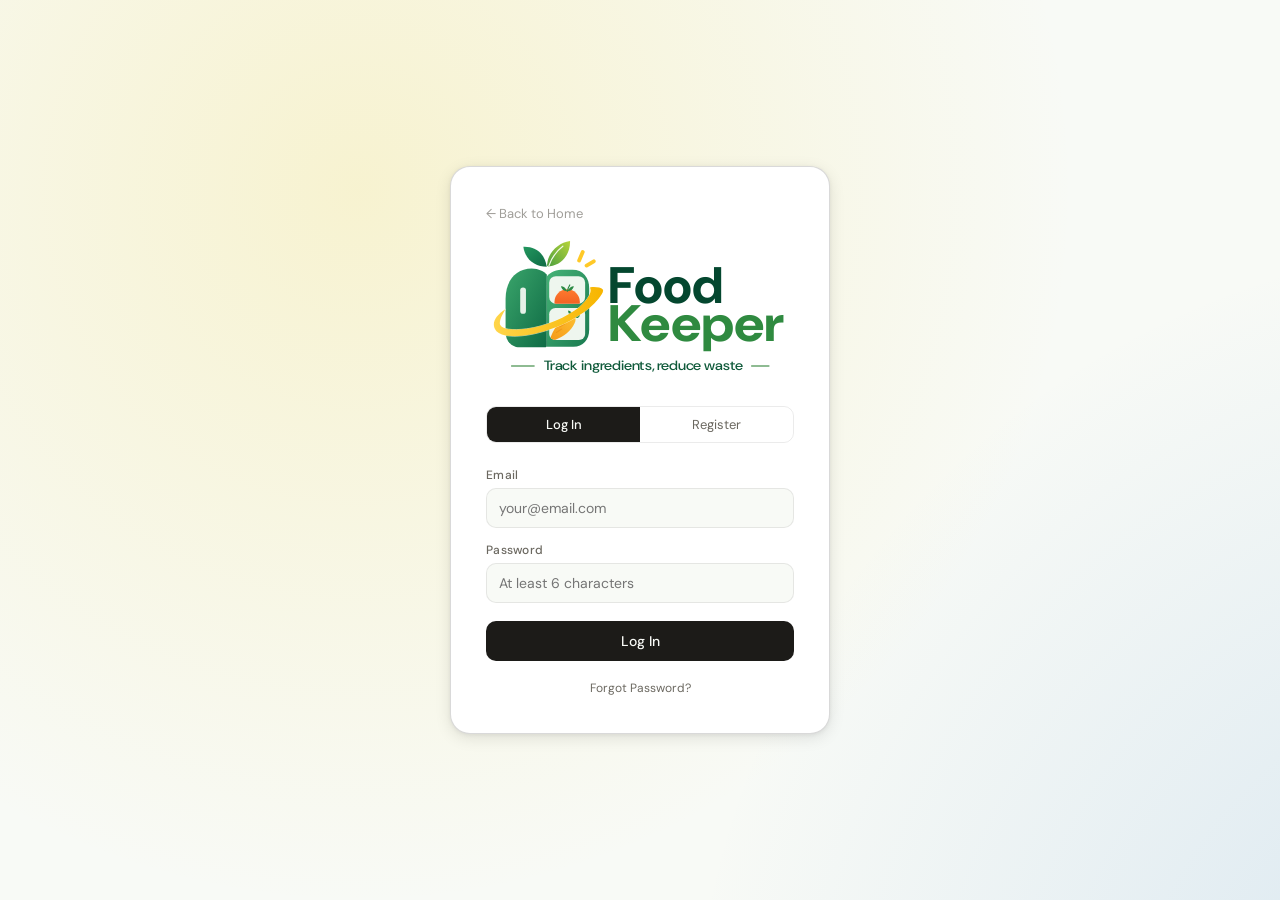
==== commit a590fc6e: "Update stylesheet links in index.html Replaced the existing stylesheet link with multiple new styles" ====
--- a/index.html
+++ b/index.html
@@ -14,22 +14,28 @@
 
   <link rel="preconnect" href="https://fonts.googleapis.com">
   <link href="https://fonts.googleapis.com/css2?family=DM+Sans:wght@300;400;500;600;700;800&family=DM+Mono:wght@400;500&display=swap" rel="stylesheet">
-  <link rel="stylesheet" href="css/style.css">
+  <link rel="stylesheet" href="css/base.css">
+  <link rel="stylesheet" href="css/components.css">
+  <link rel="stylesheet" href="css/pantry.css">
+  <link rel="stylesheet" href="css/learn.css">
   <link rel="stylesheet" href="css/home.css">
     <link rel="stylesheet" href="css/pages.css">   
   <link rel="stylesheet" href="css/purchase.css"> 
   <link rel="stylesheet" href="css/business.css"> 
+    <link rel="stylesheet" href="css/achievements.css"> 
 
   <link rel="icon" id="fk-favicon" href="data:,">
 
   <script src="https://js.puter.com/v2/"></script>
 
+  <script src="js/icons.js" defer></script>
   <script src="js/app.js" defer></script>
   <script src="js/home.js" defer></script>
   <script src="js/pages.js" defer></script>
   <script src="js/purchase.js" defer></script>
   <script src="js/account.js" defer></script>
   <script src="js/market.js" defer></script>
+  <script src="js/achievements.js" defer></script>
 </head>
 <body>
 
@@ -140,8 +146,7 @@
         <h1 class="page-title" id="page-title"></h1>
         <div class="header-right">
           <span class="user-email" id="user-email"></span>
-          <button class="icon-btn" id="theme-btn" onclick="toggleTheme()" title="Toggle Theme">🌙</button>
-          <button class="icon-btn" onclick="openPanel()" title="Settings">⚙️</button>
+          <button class="icon-btn" onclick="openPanel()" title="Settings" aria-label="Settings"><svg class="ic" width="18" height="18" viewBox="0 0 24 24" fill="none" stroke="currentColor" stroke-width="1.8" stroke-linecap="round" stroke-linejoin="round" aria-hidden="true"><circle cx="12" cy="12" r="3"/><path d="M12 2v3M12 19v3M2 12h3M19 12h3M5 5l2 2M17 17l2 2M5 19l2-2M17 7l2-2"/></svg></button>
           <button class="logout-btn" onclick="handleLogout()">Log Out</button>
         </div>
       </div>
@@ -204,15 +209,15 @@
               <option value="added">Sort by Date Added</option>
             </select>
 
-            <button class="action-btn primary" onclick="openModal()">➕ Add Item</button>
-            <button class="action-btn secondary" id="bulk-toggle-btn" onclick="toggleBulkMode()">⚙️ Bulk Actions</button>
+            <button class="action-btn primary" onclick="openModal()"><svg class="ic" width="1em" height="1em" viewBox="0 0 24 24" fill="none" stroke="currentColor" stroke-width="1.8" stroke-linecap="round" stroke-linejoin="round" aria-hidden="true"><path d="M12 5v14M5 12h14"/></svg> Add Item</button>
+            <button class="action-btn secondary" id="bulk-toggle-btn" onclick="toggleBulkMode()"><svg class="ic" width="1em" height="1em" viewBox="0 0 24 24" fill="none" stroke="currentColor" stroke-width="1.8" stroke-linecap="round" stroke-linejoin="round" aria-hidden="true"><circle cx="12" cy="12" r="3"/><path d="M12 2v3M12 19v3M2 12h3M19 12h3M5 5l2 2M17 17l2 2M5 19l2-2M17 7l2-2"/></svg> Bulk Actions</button>
           </div>
 
           <div class="bulk-bar" id="bulk-bar" style="display: none;">
             <span id="bulk-count">0 items selected</span>
             <div style="display: flex; gap: 8px;">
-              <button class="bulk-btn success" onclick="bulkEat()">✅ Used / Consumed</button>
-              <button class="bulk-btn danger" onclick="bulkWaste()">🗑️ Logged as Waste</button>
+              <button class="bulk-btn success" onclick="bulkEat()"><svg class="ic" width="1em" height="1em" viewBox="0 0 24 24" fill="none" stroke="currentColor" stroke-width="1.8" stroke-linecap="round" stroke-linejoin="round" aria-hidden="true"><circle cx="12" cy="12" r="9"/><path d="M8 12.5l3 3 5-6"/></svg> Used / Consumed</button>
+              <button class="bulk-btn danger" onclick="bulkWaste()"><svg class="ic" width="1em" height="1em" viewBox="0 0 24 24" fill="none" stroke="currentColor" stroke-width="1.8" stroke-linecap="round" stroke-linejoin="round" aria-hidden="true"><path d="M4 7h16M10 11v6M14 11v6"/><path d="M6 7l1 13h10l1-13"/><path d="M9 7V4h6v3"/></svg> Logged as Waste</button>
               <button class="bulk-btn secondary" onclick="bulkDelete()">Delete</button>
             </div>
           </div>
@@ -250,7 +255,7 @@
 
         <section id="view-recipes" class="view-section" style="display: none;">
           <div class="discover-hero-banner">
-            <div style="font-size: 32px;">🍲</div>
+            <div style="font-size: 32px;"><svg class="ic" width="1em" height="1em" viewBox="0 0 24 24" fill="none" stroke="currentColor" stroke-width="1.8" stroke-linecap="round" stroke-linejoin="round" aria-hidden="true"><circle cx="11" cy="13" r="7"/><circle cx="11" cy="13" r="3"/><path d="M19 3v4M17 5h4"/></svg></div>
             <div>
               <h3>Food Keeper AI Recipe Assistant</h3>
               <p>Analyzes your items expiring within 7 days first to compile an optimized customized menu recipe framework.</p>
@@ -264,7 +269,7 @@
 
         <section id="view-leaderboard" class="view-section" style="display: none;">
           <div class="discover-hero-banner">
-            <div style="font-size: 32px;">🏆</div>
+            <div style="font-size: 32px;"><svg class="ic" width="1em" height="1em" viewBox="0 0 24 24" fill="none" stroke="currentColor" stroke-width="1.8" stroke-linecap="round" stroke-linejoin="round" aria-hidden="true"><path d="M8 4h8v6a4 4 0 0 1-8 0V4z"/><path d="M8 6H4v1.5A3.5 3.5 0 0 0 8 11M16 6h4v1.5a3.5 3.5 0 0 1-4 3.5M12 14v4M8.5 20h7"/></svg></div>
             <div>
               <h3>Your Weekly Waste Leaderboard</h3>
               <p>Tracks your top 10 worst weeks of food waste this year. Resets every January.</p>
@@ -275,7 +280,7 @@
 
         <section id="view-receipt" class="view-section" style="display: none;">
           <div class="discover-hero-banner">
-            <div style="font-size: 32px;">🧾</div>
+            <div style="font-size: 32px;"><svg class="ic" width="1em" height="1em" viewBox="0 0 24 24" fill="none" stroke="currentColor" stroke-width="1.8" stroke-linecap="round" stroke-linejoin="round" aria-hidden="true"><path d="M4 8V4h4M20 8V4h-4M4 16v4h4M20 16v4h-4"/><path d="M8 10h8M8 14h8"/></svg></div>
             <div>
               <h3>Receipt Food & Total Cost Scanner</h3>
               <p>Upload a clear photo of your grocery receipt. Food Keeper AI will isolate food assets, compute individual values, and tally your grand total.</p>
@@ -299,7 +304,7 @@
 
           <div id="receipt-results-container" style="margin-top: 16px;"></div>
           <button class="btn-primary" id="add-to-inventory-btn" style="display: none; background: var(--text); color: var(--bg); margin-top: 16px;" onclick="addScannedItemsToInventory()">
-            Add All Items to Inventory ➕
+            Add All Items to Inventory
           </button>
         </section>
 
@@ -337,7 +342,7 @@
       <div class="modal" onclick="event.stopPropagation()">
         <div class="modal-header">
           <h2 id="modal-title"> Add Ingredient</h2>
-          <button class="modal-close" onclick="closeModal()">✕</button>
+          <button class="modal-close" onclick="closeModal()" aria-label="Close"><svg class="ic" width="1em" height="1em" viewBox="0 0 24 24" fill="none" stroke="currentColor" stroke-width="1.8" stroke-linecap="round" stroke-linejoin="round" aria-hidden="true"><path d="M6 6l12 12M18 6L6 18"/></svg></button>
         </div>
         <div class="modal-body">
           <div class="form-field">
@@ -401,7 +406,7 @@
       <div class="side-panel" onclick="event.stopPropagation()">
         <div class="panel-header">
           <h2>Application Settings</h2>
-          <button class="modal-close" onclick="closePanel()">✕</button>
+          <button class="modal-close" onclick="closePanel()" aria-label="Close"><svg class="ic" width="1em" height="1em" viewBox="0 0 24 24" fill="none" stroke="currentColor" stroke-width="1.8" stroke-linecap="round" stroke-linejoin="round" aria-hidden="true"><path d="M6 6l12 12M18 6L6 18"/></svg></button>
         </div>
         <div class="panel-body">
           <div class="section-label">Language</div>
@@ -411,6 +416,15 @@
             <option value="zh">中文</option>
           </select>
 
+          <div class="section-label">Appearance</div>
+          <div class="setting-row">
+            <div>
+              <div class="setting-label">Dark Mode</div>
+              <div class="setting-desc">Switch between light and dark theme</div>
+            </div>
+            <button class="toggle off" id="theme-toggle" onclick="toggleTheme()" role="switch" aria-checked="false" aria-label="Dark mode"></button>
+          </div>
+
           <div class="section-label">Smart Notifications</div>
           <div class="setting-row">
             <div>
--- a/css/base.css
+++ b/css/base.css
@@ -0,0 +1,443 @@
+/* ═══════════════════════════════════════════════════════════════
+   base.css  —  最底层：颜色变量、主题、reset、顶栏、页面容器
+   ───────────────────────────────────────────────────────────────
+   加载顺序：必须第一个加载（后面所有文件都会用到这里的变量）
+
+   目录
+   1. Reset（清除浏览器默认间距）
+   2. 颜色变量与主题（浅色 / 深色）
+   3. 页面基础（body、滚动条）
+   4. 顶栏 (Header)
+   5. 页面容器与切换动画
+   6. 旧版导航（待确认：可能已不用）
+   ═══════════════════════════════════════════════════════════════ */
+
+
+/* ───────────────────────────────────────────────
+   1. Reset
+   ─────────────────────────────────────────────── */
+
+/* 所有元素：宽度包含 padding 和 border，并清掉默认间距 */
+*,
+*::before,
+*::after {
+  box-sizing: border-box;
+  margin: 0;
+  padding: 0;
+}
+
+
+/* ───────────────────────────────────────────────
+   2. 颜色变量与主题
+   用法：别的文件写 var(--text) 就会跟着主题自动变色
+   ─────────────────────────────────────────────── */
+
+/* 默认（浅色）变量。其他文件也会用这些变量，所以不要随便改名 */
+:root {
+  /* 背景与表面：bg = 页面底色，surface = 卡片，数字越大越深 */
+  --bg: #f5f3ee;
+  --surface: #ffffff;
+  --surface2: #eceae3;
+  --surface3: #e2dfd7;
+
+  /* 边框：border = 淡，border2 = 稍深 */
+  --border: rgba(0,0,0,0.08);
+  --border2: rgba(0,0,0,0.15);
+
+  /* 文字：text = 主要，text2 = 次要，text3 = 最淡（提示用） */
+  --text: #1c1b18;
+  --text2: #6b6860;
+  --text3: #a09e99;
+
+  /* 绿色（新鲜、成功）：背景 / 文字 / 边框 */
+  --green-bg: #e8f5d9;
+  --green-text: #2d5a0e;
+  --green-border: #b8dca0;
+
+  /* 琥珀色（快过期、警告） */
+  --amber-bg: #fef3d8;
+  --amber-text: #754400;
+  --amber-border: #f5d078;
+
+  /* 红色（已过期、危险、错误） */
+  --red-bg: #fde8e8;
+  --red-text: #911f1f;
+  --red-border: #f0a0a0;
+
+  /* 蓝色（信息） */
+  --blue-bg: #e8f0fe;
+  --blue-text: #1a4ac0;
+  --blue-border: #99b4f8;
+
+  /* 主题强调色（按钮、选中状态） */
+  --accent: #2d6a2d;
+  --accent-light: #e8f5d9;
+
+  /* 圆角：普通 / 大 / 特大 */
+  --radius: 10px;
+  --radius-lg: 16px;
+  --radius-xl: 20px;
+
+  /* 字体：一般文字 / 数字用的等宽字体 */
+  --font: 'DM Sans', sans-serif;
+  --font-mono: 'DM Mono', monospace;
+
+  /* 阴影：普通 / 稍重 */
+  --shadow: 0 1px 3px rgba(0,0,0,0.06), 0 4px 12px rgba(0,0,0,0.04);
+  --shadow-md: 0 4px 16px rgba(0,0,0,0.10), 0 1px 4px rgba(0,0,0,0.06);
+}
+
+/* 系统设为深色，且用户没有手动选浅色时，自动用深色 */
+@media (prefers-color-scheme: dark) {
+  :root:not([data-theme="light"]) {
+    --bg: #171715;
+    --surface: #212120;
+    --surface2: #2a2a28;
+    --surface3: #333330;
+    --border: rgba(255,255,255,0.08);
+    --border2: rgba(255,255,255,0.15);
+    --text: #f0ede6;
+    --text2: #9a9890;
+    --text3: #635f5a;
+    --green-bg: #162c07;
+    --green-text: #9fd070;
+    --green-border: #2d5a0e;
+    --amber-bg: #2e1d00;
+    --amber-text: #f5c96a;
+    --amber-border: #7a4800;
+    --red-bg: #2e0d0d;
+    --red-text: #f0a0a0;
+    --red-border: #911f1f;
+    --blue-bg: #0d1e40;
+    --blue-text: #99b4f8;
+    --blue-border: #1a4ac0;
+    --accent: #6bbb3e;
+    --accent-light: #162c07;
+    --shadow: 0 1px 3px rgba(0,0,0,0.3), 0 4px 12px rgba(0,0,0,0.2);
+    --shadow-md: 0 4px 16px rgba(0,0,0,0.4), 0 1px 4px rgba(0,0,0,0.2);
+  }
+}
+
+/* 用户在设置里手动选「深色」（<html data-theme="dark">） */
+[data-theme="dark"] {
+  --bg: #171715;
+  --surface: #212120;
+  --surface2: #2a2a28;
+  --surface3: #333330;
+  --border: rgba(255,255,255,0.08);
+  --border2: rgba(255,255,255,0.15);
+  --text: #f0ede6;
+  --text2: #9a9890;
+  --text3: #635f5a;
+  --green-bg: #162c07;
+  --green-text: #9fd070;
+  --green-border: #2d5a0e;
+  --amber-bg: #2e1d00;
+  --amber-text: #f5c96a;
+  --amber-border: #7a4800;
+  --red-bg: #2e0d0d;
+  --red-text: #f0a0a0;
+  --red-border: #911f1f;
+  --blue-bg: #0d1e40;
+  --blue-text: #99b4f8;
+  --blue-border: #1a4ac0;
+  --accent: #6bbb3e;
+  --accent-light: #162c07;
+  --shadow: 0 1px 3px rgba(0,0,0,0.3), 0 4px 12px rgba(0,0,0,0.2);
+  --shadow-md: 0 4px 16px rgba(0,0,0,0.4), 0 1px 4px rgba(0,0,0,0.2);
+}
+
+/* 用户手动选「浅色」（<html data-theme="light">）：在系统是深色时也强制用浅色 */
+[data-theme="light"] {
+  --bg: #f5f3ee;
+  --surface: #ffffff;
+  --surface2: #eceae3;
+  --surface3: #e2dfd7;
+  --border: rgba(0,0,0,0.08);
+  --border2: rgba(0,0,0,0.15);
+  --text: #1c1b18;
+  --text2: #6b6860;
+  --text3: #a09e99;
+  --green-bg: #e8f5d9;
+  --green-text: #2d5a0e;
+  --green-border: #b8dca0;
+  --amber-bg: #fef3d8;
+  --amber-text: #754400;
+  --amber-border: #f5d078;
+  --red-bg: #fde8e8;
+  --red-text: #911f1f;
+  --red-border: #f0a0a0;
+  --blue-bg: #e8f0fe;
+  --blue-text: #1a4ac0;
+  --blue-border: #99b4f8;
+  --accent: #2d6a2d;
+  --accent-light: #e8f5d9;
+  --shadow: 0 1px 3px rgba(0,0,0,0.06), 0 4px 12px rgba(0,0,0,0.04);
+  --shadow-md: 0 4px 16px rgba(0,0,0,0.10), 0 1px 4px rgba(0,0,0,0.06);
+}
+
+
+/* ───────────────────────────────────────────────
+   3. 页面基础
+   ─────────────────────────────────────────────── */
+
+/* 整个页面的底色、文字颜色、默认字体 */
+body {
+  background: var(--bg);
+  color: var(--text);
+  font-family: var(--font);
+  min-height: 100vh;
+  font-size: 15px;
+}
+
+/* 自定义滚动条：细一点，颜色跟着主题 */
+::-webkit-scrollbar {
+  width: 6px;
+}
+
+::-webkit-scrollbar-track {
+  background: transparent;
+}
+
+::-webkit-scrollbar-thumb {
+  background: var(--surface3);
+  border-radius: 3px;
+}
+
+
+/* ───────────────────────────────────────────────
+   4. 顶栏 (Header)
+   ─────────────────────────────────────────────── */
+
+/* 顶栏外壳：粘在页面最上面，带一点模糊背景 */
+.header {
+  background: var(--surface);
+  border-bottom: 1px solid var(--border);
+  padding: 0.9rem 1.5rem;
+  position: sticky;
+  top: 0;
+  z-index: 20;
+  backdrop-filter: blur(10px);
+}
+
+/* 顶栏内容：限制最大宽度并居中，左右分开排列 */
+.header-inner {
+  max-width: 1200px;
+  margin: 0 auto;
+  display: flex;
+  justify-content: space-between;
+  align-items: center;
+}
+
+/* 左边的 logo 区域 */
+.logo {
+  display: flex;
+  align-items: center;
+  gap: 9px;
+}
+
+/* 【待确认：可能已不用】旧版 emoji logo 的大小 */
+.logo-icon {
+  font-size: 24px;
+}
+
+/* logo 旁边的 "Food Keeper" 文字 */
+.logo h1 {
+  font-size: 17px;
+  font-weight: 600;
+  letter-spacing: -0.2px;
+}
+
+/* 右边区域（邮箱、设置按钮、登出） */
+.header-right {
+  display: flex;
+  align-items: center;
+  gap: 12px;
+}
+
+/* 用户邮箱：太长时显示省略号 */
+.user-email {
+  font-size: 12px;
+  color: var(--text2);
+  max-width: 160px;
+  overflow: hidden;
+  text-overflow: ellipsis;
+  white-space: nowrap;
+}
+
+/* 圆形图标按钮（设置、卡片上的编辑/删除也在用） */
+.icon-btn {
+  width: 34px;
+  height: 34px;
+  border-radius: 50%;
+  border: 1px solid var(--border);
+  background: transparent;
+  cursor: pointer;
+  color: var(--text2);
+  display: flex;
+  align-items: center;
+  justify-content: center;
+  font-size: 15px;
+  transition: all 0.15s;
+  font-family: var(--font);
+}
+
+.icon-btn:hover {
+  background: var(--surface2);
+  border-color: var(--border2);
+}
+
+/* 登出按钮：椭圆形轮廓 */
+.logout-btn {
+  font-size: 12px;
+  padding: 6px 14px;
+  border-radius: 20px;
+  border: 1px solid var(--border2);
+  background: transparent;
+  cursor: pointer;
+  color: var(--text2);
+  font-family: var(--font);
+  transition: background 0.15s;
+}
+
+.logout-btn:hover {
+  background: var(--surface2);
+}
+
+
+/* ───────────────────────────────────────────────
+   5. 页面容器与切换动画
+   ─────────────────────────────────────────────── */
+
+/* 主内容区：最大宽度 1200px，居中 */
+.main {
+  max-width: 1200px;
+  margin: 0 auto;
+  padding: 1.4rem 1.5rem;
+}
+
+/* 每个页面（pantry、waste …）切换时轻轻淡入 */
+.view-section {
+  animation: fadeIn 0.2s ease-out forwards;
+}
+
+/* 淡入动画：从透明、偏下 4px 到完全显示 */
+@keyframes fadeIn {
+  from {
+    opacity: 0;
+    transform: translateY(4px);
+  }
+
+  to {
+    opacity: 1;
+    transform: translateY(0);
+  }
+}
+
+
+/* ───────────────────────────────────────────────
+   6. 旧版导航（待确认：可能已不用）
+   现在导航已经改成侧边栏（home.css）。
+   请先在项目里搜索 nav-tab / nav-hamburger，
+   没有任何地方用到的话，这一整段可以删除。
+   ─────────────────────────────────────────────── */
+
+/* 旧的横向标签栏外壳 */
+.nav-tabs {
+  background: var(--surface);
+  border-bottom: 1px solid var(--border);
+  padding: 0 1.5rem;
+  display: flex;
+  gap: 0;
+  overflow-x: auto;
+}
+
+/* 隐藏标签栏的横向滚动条 */
+.nav-tabs::-webkit-scrollbar {
+  height: 0;
+}
+
+/* 标签的容器 */
+.nav-tab-wrap {
+  max-width: 1200px;
+  margin: 0 auto;
+  display: flex;
+  width: 100%;
+}
+
+/* 单个标签 */
+.nav-tab {
+  padding: 12px 18px;
+  font-size: 13px;
+  font-weight: 500;
+  color: var(--text2);
+  border: none;
+  background: transparent;
+  cursor: pointer;
+  font-family: var(--font);
+  border-bottom: 2px solid transparent;
+  transition: all 0.15s;
+  white-space: nowrap;
+}
+
+/* 当前选中的标签 */
+.nav-tab.active {
+  color: var(--accent);
+  border-bottom-color: var(--accent);
+}
+
+/* 鼠标移到未选中的标签上 */
+.nav-tab:hover:not(.active) {
+  color: var(--text);
+}
+
+/* 手机版：标签变成竖向菜单，由汉堡按钮展开 */
+@media (max-width: 600px) {
+  /* 汉堡按钮 */
+  .nav-hamburger {
+    display: block;
+    width: 100%;
+    padding: 14px;
+    background: var(--surface);
+    border: none;
+    border-bottom: 1px solid var(--border);
+    cursor: pointer;
+    text-align: left;
+    font-weight: 600;
+    color: var(--text);
+  }
+
+  /* 标签容器：默认收起 */
+  .nav-tab-wrap {
+    display: none;
+    flex-direction: column;
+    width: 100%;
+    background: var(--surface);
+  }
+
+  /* 展开状态 */
+  .nav-tab-wrap.show {
+    display: flex;
+  }
+
+  /* 手机上的标签：竖排，左边用色条表示选中 */
+  .nav-tab {
+    width: 100%;
+    text-align: left;
+    border-bottom: none;
+    border-left: 3px solid transparent;
+  }
+
+  .nav-tab.active {
+    border-bottom-color: transparent;
+    border-left-color: var(--accent);
+    background: var(--surface2);
+  }
+}
+
+/* 电脑版：不显示汉堡按钮 */
+@media (min-width: 601px) {
+  .nav-hamburger {
+    display: none;
+  }
+}
--- a/css/components.css
+++ b/css/components.css
@@ -0,0 +1,731 @@
+/* ═══════════════════════════════════════════════════════════════
+   components.css  —  到处都会用到的通用零件
+   ───────────────────────────────────────────────────────────────
+   加载顺序：放在 base.css 之后、其他页面文件之前
+
+   目录
+   1. 登录 / 注册页
+   2. 表单（标签、输入框）
+   3. 按钮
+   4. 工具栏（搜索、筛选）
+   5. 状态标签 (Badge)
+   6. 弹窗 (Modal) 与表情选择器
+   7. 右侧设置面板与开关
+   8. 空状态、加载中、提示条、彩带
+   ═══════════════════════════════════════════════════════════════ */
+
+
+/* ───────────────────────────────────────────────
+   1. 登录 / 注册页
+   ─────────────────────────────────────────────── */
+
+/* 整个登录页：内容垂直水平居中 */
+.auth-screen {
+  min-height: 100vh;
+  display: flex;
+  align-items: center;
+  justify-content: center;
+  padding: 1rem;
+}
+
+/* 登录卡片 */
+.auth-card {
+  background: var(--surface);
+  border: 1px solid var(--border2);
+  border-radius: var(--radius-xl);
+  padding: 2.2rem;
+  width: 100%;
+  max-width: 380px;
+  box-shadow: var(--shadow-md);
+}
+
+/* 「← Back to Home」链接 */
+.back-link {
+  background: none;
+  border: none;
+  color: var(--text3);
+  cursor: pointer;
+  font-size: 13px;
+  text-decoration: none;
+}
+
+.back-link:hover {
+  color: var(--text2);
+}
+
+/* 卡片上方的 logo 区域 */
+.auth-logo {
+  text-align: center;
+  margin-bottom: 1.8rem;
+}
+
+/* 【待确认：可能已不用】旧版 emoji logo */
+.auth-logo-icon {
+  font-size: 44px;
+  display: block;
+  margin-bottom: 10px;
+}
+
+.auth-logo h1 {
+  font-size: 22px;
+  font-weight: 600;
+  letter-spacing: -0.3px;
+}
+
+.auth-logo p {
+  font-size: 13px;
+  color: var(--text2);
+  margin-top: 5px;
+}
+
+/* 「Log In / Register」切换标签的外框 */
+.auth-tabs {
+  display: flex;
+  border: 1px solid var(--border);
+  border-radius: var(--radius);
+  overflow: hidden;
+  margin-bottom: 1.5rem;
+}
+
+/* 单个切换标签 */
+.auth-tab {
+  flex: 1;
+  padding: 9px;
+  font-size: 13px;
+  font-family: var(--font);
+  border: none;
+  background: transparent;
+  cursor: pointer;
+  color: var(--text2);
+  transition: all 0.15s;
+}
+
+/* 当前选中的标签：反色显示 */
+.auth-tab.active {
+  background: var(--text);
+  color: var(--bg);
+  font-weight: 500;
+}
+
+/* 错误提示（红色）：默认隐藏，加上 .show 才显示 */
+.auth-error {
+  font-size: 13px;
+  color: var(--red-text);
+  background: var(--red-bg);
+  border: 1px solid var(--red-border);
+  border-radius: var(--radius);
+  padding: 9px 12px;
+  margin-bottom: 12px;
+  display: none;
+}
+
+.auth-error.show {
+  display: block;
+}
+
+/* 成功提示（绿色）：默认隐藏，加上 .show 才显示 */
+.auth-success {
+  font-size: 13px;
+  color: var(--green-text);
+  background: var(--green-bg);
+  border: 1px solid var(--green-border);
+  border-radius: var(--radius);
+  padding: 9px 12px;
+  margin-bottom: 12px;
+  display: none;
+}
+
+.auth-success.show {
+  display: block;
+}
+
+
+/* ───────────────────────────────────────────────
+   2. 表单
+   ─────────────────────────────────────────────── */
+
+/* 一个表单栏位（标签 + 输入框）的外框 */
+.form-field {
+  margin-bottom: 14px;
+}
+
+/* 栏位上方的小标签文字 */
+.form-label {
+  font-size: 12px;
+  color: var(--text2);
+  margin-bottom: 5px;
+  display: block;
+  font-weight: 500;
+  letter-spacing: 0.02em;
+}
+
+/* 输入框 / 下拉选单 */
+.form-input {
+  width: 100%;
+  padding: 10px 12px;
+  border: 1px solid var(--border);
+  border-radius: var(--radius);
+  background: var(--bg);
+  color: var(--text);
+  font-size: 14px;
+  font-family: var(--font);
+  outline: none;
+  transition: border-color 0.15s;
+}
+
+/* 点进去输入时，边框变成主题色 */
+.form-input:focus {
+  border-color: var(--accent);
+}
+
+
+/* ───────────────────────────────────────────────
+   3. 按钮
+   ─────────────────────────────────────────────── */
+
+/* 主要大按钮（整行宽度，例如「Log In」「Save」） */
+.btn-primary {
+  width: 100%;
+  padding: 11px;
+  background: var(--text);
+  color: var(--bg);
+  border: none;
+  border-radius: var(--radius);
+  font-size: 14px;
+  font-weight: 500;
+  font-family: var(--font);
+  cursor: pointer;
+  transition: opacity 0.15s;
+  margin-top: 4px;
+}
+
+.btn-primary:hover {
+  opacity: 0.85;
+}
+
+/* 按钮不可点击时（例如正在登录中） */
+.btn-primary:disabled {
+  opacity: 0.5;
+  cursor: not-allowed;
+}
+
+/* 像文字链接的小按钮（例如「Forgot Password?」） */
+.link-btn {
+  background: none;
+  border: none;
+  color: var(--text2);
+  font-size: 12px;
+  cursor: pointer;
+  font-family: var(--font);
+}
+
+.link-btn:hover {
+  text-decoration: underline;
+}
+
+/* 工具栏上的一般按钮（基础样式，下面再分 primary / secondary） */
+.action-btn {
+  padding: 9px 15px;
+  border-radius: var(--radius);
+  font-size: 13px;
+  font-weight: 500;
+  cursor: pointer;
+  font-family: var(--font);
+  border: 1px solid transparent;
+  display: inline-flex;
+  align-items: center;
+  gap: 6px;
+  transition: all 0.1s;
+}
+
+/* 实心深色版（例如「Add Item」） */
+.action-btn.primary {
+  background: var(--text);
+  color: var(--bg);
+}
+
+.action-btn.primary:hover {
+  opacity: 0.9;
+}
+
+/* 空心浅色版（例如「Bulk Actions」） */
+.action-btn.secondary {
+  background: var(--surface);
+  border-color: var(--border);
+  color: var(--text2);
+}
+
+.action-btn.secondary:hover {
+  background: var(--surface2);
+  color: var(--text);
+}
+
+/* 空心按钮被打开时（例如批量选择模式开着），变成实心 */
+.action-btn.secondary.active {
+  background: var(--text);
+  color: var(--bg);
+  border-color: var(--text);
+}
+
+/* 幽灵按钮：几乎透明的次要按钮（例如「Clear Checked」） */
+.ghost-btn {
+  border: 1px solid var(--border);
+  background: var(--surface);
+  color: var(--text2);
+  padding: 9px 12px;
+  border-radius: var(--radius);
+  font-size: 13px;
+  font-family: var(--font);
+  cursor: pointer;
+  display: inline-flex;
+  align-items: center;
+  gap: 6px;
+}
+
+.ghost-btn:hover {
+  background: var(--surface2);
+  color: var(--text);
+}
+
+
+/* ───────────────────────────────────────────────
+   4. 工具栏（搜索、筛选）
+   ─────────────────────────────────────────────── */
+
+/* 一排搜索框 + 下拉选单 + 按钮，放不下时自动换行 */
+.toolbar {
+  display: flex;
+  align-items: center;
+  gap: 8px;
+  margin-bottom: 1.2rem;
+  flex-wrap: wrap;
+}
+
+/* 搜索框：占满剩下的宽度 */
+.search-bar {
+  flex: 1;
+  min-width: 160px;
+  padding: 9px 12px;
+  border: 1px solid var(--border);
+  border-radius: var(--radius);
+  background: var(--surface);
+  color: var(--text);
+  font-size: 14px;
+  font-family: var(--font);
+  outline: none;
+}
+
+.search-bar:focus {
+  border-color: var(--border2);
+}
+
+/* 下拉筛选（位置、排序） */
+.filter-dropdown {
+  padding: 9px 12px;
+  border: 1px solid var(--border);
+  border-radius: var(--radius);
+  background: var(--surface);
+  color: var(--text);
+  font-size: 13px;
+  font-family: var(--font);
+  cursor: pointer;
+  outline: none;
+}
+
+
+/* ───────────────────────────────────────────────
+   5. 状态标签 (Badge)
+   例如「3d left」「Expired」
+   ─────────────────────────────────────────────── */
+
+/* 小药丸基础样式 */
+.badge {
+  font-size: 11px;
+  font-weight: 600;
+  padding: 3px 9px;
+  border-radius: 20px;
+  letter-spacing: 0.02em;
+}
+
+/* 红色：已过期 / 今天过期 */
+.badge-red {
+  background: var(--red-bg);
+  color: var(--red-text);
+  border: 1px solid var(--red-border);
+}
+
+/* 琥珀色：快过期（7 天内） */
+.badge-amber {
+  background: var(--amber-bg);
+  color: var(--amber-text);
+  border: 1px solid var(--amber-border);
+}
+
+/* 绿色：还很新鲜 */
+.badge-green {
+  background: var(--green-bg);
+  color: var(--green-text);
+  border: 1px solid var(--green-border);
+}
+
+
+/* ───────────────────────────────────────────────
+   6. 弹窗 (Modal) 与表情选择器
+   ─────────────────────────────────────────────── */
+
+/* 弹窗背后的半透明遮罩：默认看不见也点不到，加上 .open 才出现 */
+.overlay {
+  position: fixed;
+  top: 0;
+  left: 0;
+  right: 0;
+  bottom: 0;
+  background: rgba(0,0,0,0.2);
+  backdrop-filter: blur(3px);
+  z-index: 100;
+  display: flex;
+  align-items: center;
+  justify-content: center;
+  opacity: 0;
+  pointer-events: none;
+  transition: opacity 0.2s ease;
+}
+
+/* 深色主题：遮罩加深（手动选深色） */
+[data-theme="dark"] .overlay {
+  background: rgba(0,0,0,0.5);
+}
+
+/* 深色主题：遮罩加深（系统自动深色） */
+@media (prefers-color-scheme: dark) {
+  :root:not([data-theme="light"]) .overlay {
+    background: rgba(0,0,0,0.5);
+  }
+}
+
+/* 打开状态：显示并可以点击 */
+.overlay.open {
+  opacity: 1;
+  pointer-events: auto;
+}
+
+/* 弹窗本体 */
+.modal {
+  background: var(--surface);
+  border: 1px solid var(--border2);
+  border-radius: var(--radius-xl);
+  width: 100%;
+  max-width: 440px;
+  box-shadow: var(--shadow-md);
+  transform: translateY(10px);
+  transition: transform 0.2s ease;
+}
+
+/* 打开时弹窗从下方轻轻升上来 */
+.overlay.open .modal {
+  transform: translateY(0);
+}
+
+/* 弹窗标题栏 */
+.modal-header {
+  padding: 1.2rem 1.4rem;
+  border-bottom: 1px solid var(--border);
+  display: flex;
+  justify-content: space-between;
+  align-items: center;
+}
+
+.modal-header h2 {
+  font-size: 16px;
+  font-weight: 600;
+}
+
+/* 右上角的关闭（×）按钮 */
+.modal-close {
+  background: none;
+  border: none;
+  font-size: 16px;
+  cursor: pointer;
+  color: var(--text3);
+}
+
+.modal-close:hover {
+  color: var(--text);
+}
+
+/* 弹窗内容区 */
+.modal-body {
+  padding: 1.4rem;
+}
+
+/* 表情选择器：每行 6 个，太多时可以上下滚动 */
+.emoji-picker {
+  display: grid;
+  grid-template-columns: repeat(6, 1fr);
+  gap: 6px;
+  max-height: 110px;
+  overflow-y: auto;
+  border: 1px solid var(--border);
+  padding: 8px;
+  border-radius: var(--radius);
+  background: var(--bg);
+}
+
+/* 单个表情 */
+.emoji-opt {
+  font-size: 22px;
+  text-align: center;
+  padding: 4px 0;
+  cursor: pointer;
+  border-radius: 6px;
+  transition: background 0.1s;
+}
+
+.emoji-opt:hover {
+  background: var(--surface2);
+}
+
+/* 被选中的表情：外面加一圈框 */
+.emoji-opt.sel {
+  background: var(--surface);
+  box-shadow: 0 0 0 1.5px var(--text);
+}
+
+
+/* ───────────────────────────────────────────────
+   7. 右侧设置面板与开关
+   ─────────────────────────────────────────────── */
+
+/* 从右边滑出的设置面板：平时藏在屏幕外，.overlay.open 时滑进来 */
+.side-panel {
+  position: absolute;
+  top: 0;
+  right: 0;
+  bottom: 0;
+  width: 100%;
+  max-width: 340px;
+  background: var(--surface);
+  border-left: 1px solid var(--border);
+  box-shadow: var(--shadow-md);
+  display: flex;
+  flex-direction: column;
+  transform: translateX(100%);
+  transition: transform 0.2s cubic-bezier(0.16, 1, 0.3, 1);
+}
+
+.overlay.open .side-panel {
+  transform: translateX(0);
+}
+
+/* 面板标题栏 */
+.panel-header {
+  padding: 1.2rem 1.4rem;
+  border-bottom: 1px solid var(--border);
+  display: flex;
+  justify-content: space-between;
+  align-items: center;
+}
+
+.panel-header h2 {
+  font-size: 15px;
+  font-weight: 600;
+}
+
+/* 面板内容区：内容多时可以滚动 */
+.panel-body {
+  padding: 1.4rem;
+  flex: 1;
+  overflow-y: auto;
+}
+
+/* 设置里的一行（左边说明，右边开关或输入框） */
+.setting-row {
+  display: flex;
+  justify-content: space-between;
+  align-items: center;
+  gap: 16px;
+  margin-bottom: 16px;
+  padding-bottom: 14px;
+  border-bottom: 1px dashed var(--border);
+}
+
+/* 设置名称 */
+.setting-label {
+  font-size: 13.5px;
+  font-weight: 500;
+  color: var(--text);
+}
+
+/* 设置下方的小说明 */
+.setting-desc {
+  font-size: 11.5px;
+  color: var(--text2);
+  margin-top: 2px;
+  line-height: 1.3;
+}
+
+/* 开关（默认关闭，灰色） */
+.toggle {
+  width: 40px;
+  height: 22px;
+  border-radius: 20px;
+  background: var(--surface3);
+  border: none;
+  cursor: pointer;
+  position: relative;
+  transition: background 0.2s;
+  flex-shrink: 0;
+}
+
+/* 开关里面的小圆球 */
+.toggle::after {
+  content: '';
+  position: absolute;
+  top: 2px;
+  left: 2px;
+  width: 18px;
+  height: 18px;
+  border-radius: 50%;
+  background: var(--surface);
+  transition: transform 0.2s;
+  box-shadow: 0 1px 3px rgba(0,0,0,0.1);
+}
+
+/* 开关打开：变成主题色，小圆球滑到右边 */
+.toggle.on {
+  background: var(--accent);
+}
+
+.toggle.on::after {
+  transform: translateX(18px);
+}
+
+/* 「提前几天提醒」的数字输入框 */
+.notif-days-input {
+  width: 54px;
+  padding: 6px;
+  border: 1px solid var(--border);
+  border-radius: 6px;
+  background: var(--bg);
+  color: var(--text);
+  font-family: var(--font-mono);
+  font-size: 13px;
+  text-align: center;
+  outline: none;
+}
+
+/* 「Export CSV」按钮 */
+.export-btn {
+  padding: 7px 12px;
+  background: var(--surface);
+  border: 1px solid var(--border2);
+  border-radius: var(--radius);
+  font-size: 12px;
+  font-weight: 500;
+  cursor: pointer;
+  color: var(--text2);
+  font-family: var(--font);
+}
+
+.export-btn:hover {
+  background: var(--surface2);
+  color: var(--text);
+}
+
+
+/* ───────────────────────────────────────────────
+   8. 空状态、加载中、提示条、彩带
+   ─────────────────────────────────────────────── */
+
+/* 空状态：没有资料时显示的虚线框 */
+.empty {
+  text-align: center;
+  padding: 3.5rem 1.5rem;
+  background: var(--surface);
+  border: 1px dashed var(--border2);
+  border-radius: var(--radius-xl);
+  box-shadow: var(--shadow);
+}
+
+/* 空状态上方的大图标 */
+.empty-icon {
+  font-size: 36px;
+  margin-bottom: 10px;
+  opacity: 0.85;
+}
+
+/* 空状态里的说明文字 */
+.empty p {
+  font-size: 13.5px;
+  color: var(--text2);
+}
+
+/* 「Loading…」文字 */
+.loading {
+  text-align: center;
+  padding: 2.5rem;
+  color: var(--text2);
+  font-size: 13.5px;
+  font-style: italic;
+}
+
+/* 底部弹出的短提示（例如「Added!」），2.4 秒后自动消失 */
+.toast {
+  position: fixed;
+  bottom: 24px;
+  left: 50%;
+  transform: translateX(-50%);
+  background: var(--text);
+  color: var(--bg);
+  padding: 9px 18px;
+  border-radius: 30px;
+  font-size: 13px;
+  font-weight: 500;
+  box-shadow: var(--shadow-md);
+  z-index: 1000;
+  animation: toastFade 2.4s cubic-bezier(0.16, 1, 0.3, 1) forwards;
+  pointer-events: none;
+}
+
+/* 提示条动画：淡入往上浮，最后淡出 */
+@keyframes toastFade {
+  0% {
+    opacity: 0;
+    transform: translate(-50%, 10px);
+  }
+
+  10%,
+  90% {
+    opacity: 1;
+    transform: translate(-50%, 0);
+  }
+
+  100% {
+    opacity: 0;
+    transform: translate(-50%, -10px);
+  }
+}
+
+/* 彩带碎片（吃掉食物时的庆祝效果） */
+.confetti-piece {
+  position: fixed;
+  width: 8px;
+  height: 8px;
+  border-radius: 2px;
+  z-index: 999;
+  pointer-events: none;
+  animation: confettiFall 1.5s ease-out forwards;
+}
+
+/* 彩带动画：往下掉并旋转，同时淡出 */
+@keyframes confettiFall {
+  0% {
+    transform: translateY(0) rotate(0deg);
+    opacity: 1;
+  }
+
+  100% {
+    transform: translateY(60vh) rotate(720deg);
+    opacity: 0;
+  }
+}
--- a/css/pantry.css
+++ b/css/pantry.css
@@ -0,0 +1,680 @@
+/* ═══════════════════════════════════════════════════════════════
+   pantry.css  —  食物相关的页面
+   ───────────────────────────────────────────────────────────────
+   加载顺序：放在 components.css 之后
+
+   目录
+   1. 统计数字 (Stats)
+   2. 食物列表与食物卡片
+   3. 批量选择模式
+   4. 卡片上的操作按钮
+   5. 批量操作栏
+   6. 购物清单 (Shopping)
+   7. 浪费记录 (Waste Log)
+   8. AI 食谱 (Recipes) 与顶部横幅
+   9. 收据扫描结果表格
+   ═══════════════════════════════════════════════════════════════ */
+
+
+/* ───────────────────────────────────────────────
+   1. 统计数字 (Stats)
+   Pantry 页面最上面的四个数字
+   ─────────────────────────────────────────────── */
+
+/* 四个统计卡片排成一行 */
+.stats {
+  display: grid;
+  grid-template-columns: repeat(4, 1fr);
+  gap: 12px;
+  margin-bottom: 1.5rem;
+}
+
+/* 平板和手机：两个一行 */
+@media (max-width: 768px) {
+  .stats {
+    grid-template-columns: repeat(2, 1fr);
+  }
+}
+
+/* 单个统计卡片 */
+.stat {
+  background: var(--surface);
+  border: 1px solid var(--border);
+  border-radius: var(--radius-lg);
+  padding: 1rem 1.1rem;
+  box-shadow: var(--shadow);
+}
+
+/* 卡片上的小标题（例如 TOTAL ITEMS） */
+.stat-label {
+  font-size: 11px;
+  color: var(--text2);
+  font-weight: 500;
+  letter-spacing: 0.04em;
+  text-transform: uppercase;
+  margin-bottom: 6px;
+}
+
+/* 大数字 */
+.stat-value {
+  font-size: 26px;
+  font-weight: 600;
+  letter-spacing: -1px;
+  font-family: var(--font-mono);
+}
+
+/* 数字的颜色：红 = 已过期，琥珀 = 快过期，绿 = 好，蓝 = 总数 */
+.stat-value.red {
+  color: var(--red-text);
+}
+
+.stat-value.amber {
+  color: var(--amber-text);
+}
+
+.stat-value.green {
+  color: var(--green-text);
+}
+
+.stat-value.blue {
+  color: var(--blue-text);
+}
+
+
+/* ───────────────────────────────────────────────
+   2. 食物列表与食物卡片
+   ─────────────────────────────────────────────── */
+
+/* 分组小标题（例如「Expired (2)」「Fresh (5)」） */
+.section-label {
+  font-size: 12px;
+  font-weight: 600;
+  color: var(--text2);
+  text-transform: uppercase;
+  letter-spacing: 0.05em;
+  margin: 1.5rem 0 0.6rem 0;
+}
+
+/* 食物列表：手机上是一列 */
+.food-list {
+  display: flex;
+  flex-direction: column;
+  gap: 8px;
+}
+
+/* 电脑上：自动排成多栏，每张卡片最少 340px 宽 */
+@media (min-width: 768px) {
+  .food-list {
+    display: grid;
+    grid-template-columns: repeat(auto-fill, minmax(340px, 1fr));
+    gap: 12px;
+  }
+}
+
+/* 一张食物卡片 */
+.food-card {
+  background: var(--surface);
+  border: 1px solid var(--border);
+  border-radius: var(--radius-lg);
+  padding: 11px 14px;
+  display: flex;
+  align-items: center;
+  gap: 12px;
+  box-shadow: var(--shadow);
+  position: relative;
+  transition: all 0.15s ease;
+}
+
+.food-card:hover {
+  border-color: var(--border2);
+}
+
+/* 食物的表情图标（左边的方块） */
+.food-emoji {
+  font-size: 26px;
+  width: 38px;
+  height: 38px;
+  background: var(--bg);
+  border-radius: var(--radius);
+  display: flex;
+  align-items: center;
+  justify-content: center;
+  flex-shrink: 0;
+}
+
+/* 中间的文字区域（名称、位置、备注） */
+.food-info {
+  flex: 1;
+  min-width: 0;
+}
+
+/* 名称 + 数量 同一行 */
+.food-name-row {
+  display: flex;
+  align-items: center;
+  gap: 8px;
+}
+
+/* 食物名称，太长时显示省略号 */
+.food-name {
+  font-weight: 500;
+  color: var(--text);
+  font-size: 14.5px;
+  white-space: nowrap;
+  overflow: hidden;
+  text-overflow: ellipsis;
+}
+
+/* 数量小药丸（例如「1L」） */
+.food-qty {
+  font-size: 11px;
+  background: var(--surface2);
+  color: var(--text2);
+  padding: 2px 7px;
+  border-radius: 20px;
+  font-weight: 500;
+  flex-shrink: 0;
+}
+
+/* 名称下面的一行小字（位置 · 过期日期） */
+.food-meta {
+  font-size: 12px;
+  color: var(--text2);
+  margin-top: 3px;
+  display: flex;
+  align-items: center;
+  gap: 6px;
+}
+
+/* 小字里的圆点分隔符 */
+.food-meta .dot {
+  color: var(--text3);
+}
+
+/* 备注（用户自己写的 note） */
+.food-note {
+  font-size: 12px;
+  color: var(--text2);
+  background: var(--bg);
+  padding: 4px 8px;
+  border-radius: 6px;
+  margin-top: 5px;
+  display: inline-block;
+  max-width: 100%;
+  white-space: nowrap;
+  overflow: hidden;
+  text-overflow: ellipsis;
+}
+
+/* 卡片右边：上面是状态标签，下面是操作按钮 */
+.card-badge-wrap {
+  display: flex;
+  flex-direction: column;
+  align-items: flex-end;
+  gap: 6px;
+}
+
+
+/* ───────────────────────────────────────────────
+   3. 批量选择模式
+   点「Bulk Actions」后，<body> 会加上 .bulk-active
+   ─────────────────────────────────────────────── */
+
+/* 卡片左边的小圆圈（选择框）：平时宽度是 0，看不见 */
+.food-select {
+  width: 0;
+  height: 20px;
+  display: flex;
+  align-items: center;
+  justify-content: center;
+  border-radius: 50%;
+  background: var(--accent);
+  color: white;
+  font-size: 11px;
+  font-weight: bold;
+  overflow: hidden;
+  transition: width 0.2s ease, margin 0.2s ease;
+}
+
+/* 批量模式：整张卡片可以点 */
+body.bulk-active .food-card {
+  cursor: pointer;
+}
+
+/* 批量模式：小圆圈展开，显示成空心圆 */
+body.bulk-active .food-select {
+  width: 20px;
+  margin-right: 2px;
+  border: 1px solid var(--border2);
+  background: transparent;
+  color: transparent;
+}
+
+/* 被选中的卡片：圆圈变成实心并显示勾 */
+body.bulk-active .food-card.selected .food-select {
+  background: var(--accent);
+  border-color: var(--accent);
+  color: white;
+}
+
+
+/* ───────────────────────────────────────────────
+   4. 卡片上的操作按钮（编辑 / 已吃 / 浪费）
+   ─────────────────────────────────────────────── */
+
+/* 按钮组：电脑上平时看不见，鼠标移到卡片上才出现 */
+.card-actions {
+  display: flex;
+  gap: 4px;
+  opacity: 0;
+  transition: opacity 0.15s ease;
+}
+
+.food-card:hover .card-actions {
+  opacity: 1;
+}
+
+/* 手机没有「鼠标移上去」，所以一直显示 */
+@media (max-width: 768px) {
+  .card-actions {
+    opacity: 1;
+  }
+}
+
+/* 批量模式下完全隐藏，避免误点 */
+body.bulk-active .card-actions {
+  display: none !important;
+}
+
+/* 卡片上的按钮：缩小成 28px 圆形 */
+.card-actions .action-btn {
+  width: 28px;
+  height: 28px;
+  padding: 0;
+  border-radius: 50%;
+  font-size: 12px;
+  justify-content: center;
+}
+
+/* 「已吃」按钮：悬停变绿 */
+.card-actions .action-btn.check:hover {
+  background: var(--green-bg);
+  border-color: var(--green-border);
+  color: var(--green-text);
+}
+
+/* 「浪费」按钮：悬停变红 */
+.card-actions .action-btn.trash:hover {
+  background: var(--red-bg);
+  border-color: var(--red-border);
+  color: var(--red-text);
+}
+
+
+/* ───────────────────────────────────────────────
+   5. 批量操作栏
+   选了几样东西后，在列表上方出现的那一条
+   ─────────────────────────────────────────────── */
+
+/* 操作栏外框：左边写「已选几项」，右边放按钮 */
+.bulk-bar {
+  background: var(--surface);
+  border: 1px solid var(--accent);
+  padding: 12px 16px;
+  border-radius: var(--radius-lg);
+  display: flex;
+  justify-content: space-between;
+  align-items: center;
+  margin-bottom: 1rem;
+  box-shadow: var(--shadow-md);
+  font-size: 13.5px;
+  font-weight: 500;
+  flex-wrap: wrap;
+  gap: 10px;
+}
+
+/* 操作栏上的小按钮 */
+.bulk-btn {
+  padding: 6px 12px;
+  border-radius: var(--radius);
+  font-size: 12px;
+  font-family: var(--font);
+  font-weight: 500;
+  border: none;
+  cursor: pointer;
+}
+
+/* 绿色：已吃 / 用掉 */
+.bulk-btn.success {
+  background: var(--green-bg);
+  color: var(--green-text);
+}
+
+/* 红色：记为浪费 */
+.bulk-btn.danger {
+  background: var(--red-bg);
+  color: var(--red-text);
+}
+
+/* 灰色：删除 */
+.bulk-btn.secondary {
+  background: var(--surface2);
+  color: var(--text2);
+}
+
+.bulk-btn:hover {
+  opacity: 0.85;
+}
+
+
+/* ───────────────────────────────────────────────
+   6. 购物清单 (Shopping)
+   ─────────────────────────────────────────────── */
+
+/* 清单里的一行 */
+.shop-item {
+  background: var(--surface);
+  border-bottom: 1px solid var(--border);
+  padding: 12px 6px;
+  display: flex;
+  align-items: center;
+  gap: 12px;
+}
+
+/* 左边的圆形勾选框（还没勾） */
+.shop-check {
+  width: 20px;
+  height: 20px;
+  border: 1px solid var(--border2);
+  border-radius: 50%;
+  cursor: pointer;
+  display: flex;
+  align-items: center;
+  justify-content: center;
+  font-size: 11px;
+  font-weight: bold;
+  color: transparent;
+  transition: all 0.1s;
+}
+
+/* 已勾选：变成实心并显示勾 */
+.shop-check.checked {
+  background: var(--text);
+  border-color: var(--text);
+  color: var(--bg);
+}
+
+/* 项目名称 */
+.shop-name {
+  flex: 1;
+  font-size: 14.5px;
+}
+
+/* 已买到的项目：变淡并加删除线 */
+.shop-name.done {
+  color: var(--text3);
+  text-decoration: line-through;
+}
+
+/* 右边的删除（×）按钮 */
+.shop-del {
+  background: none;
+  border: none;
+  color: var(--text3);
+  cursor: pointer;
+  padding: 4px;
+  font-size: 13px;
+}
+
+.shop-del:hover {
+  color: var(--red-text);
+}
+
+/* 底部「新增项目」那一行 */
+.shop-add-row {
+  display: flex;
+  gap: 8px;
+  margin-top: 14px;
+}
+
+/* 新增项目的输入框 */
+.shop-add-input {
+  flex: 1;
+  padding: 10px 12px;
+  border: 1px solid var(--border);
+  border-radius: var(--radius);
+  background: var(--surface);
+  color: var(--text);
+  font-size: 14px;
+  font-family: var(--font);
+  outline: none;
+}
+
+/* 「Add」按钮 */
+.shop-add-btn {
+  padding: 0 16px;
+  background: var(--text);
+  color: var(--bg);
+  border: none;
+  border-radius: var(--radius);
+  font-family: var(--font);
+  font-size: 13px;
+  font-weight: 500;
+  cursor: pointer;
+}
+
+
+/* ───────────────────────────────────────────────
+   7. 浪费记录 (Waste Log)
+   ─────────────────────────────────────────────── */
+
+/* 上面两个统计卡片（本月 / 总共），并排 */
+.waste-stat-grid {
+  display: grid;
+  grid-template-columns: 1fr 1fr;
+  gap: 12px;
+}
+
+/* 很窄的手机：改成上下排 */
+@media (max-width: 480px) {
+  .waste-stat-grid {
+    grid-template-columns: 1fr;
+  }
+}
+
+/* 单个统计卡片 */
+.waste-stat-card {
+  background: var(--surface);
+  border: 1px solid var(--border);
+  border-radius: var(--radius-lg);
+  padding: 1.2rem;
+  text-align: center;
+  box-shadow: var(--shadow);
+}
+
+/* 卡片标题（THIS MONTH / TOTAL HISTORY） */
+.waste-stat-card h3 {
+  font-size: 12px;
+  color: var(--text2);
+  text-transform: uppercase;
+  letter-spacing: 0.04em;
+  margin-bottom: 6px;
+}
+
+/* 卡片里的大数字 */
+.waste-stat-card .num {
+  font-size: 32px;
+  font-weight: 600;
+  font-family: var(--font-mono);
+}
+
+/* 历史记录里的一行 */
+.waste-item {
+  background: var(--surface);
+  border: 1px solid var(--border);
+  border-radius: var(--radius-lg);
+  padding: 11px 14px;
+  display: flex;
+  align-items: center;
+  gap: 12px;
+  margin-bottom: 6px;
+}
+
+/* 食物表情 */
+.waste-emoji {
+  font-size: 20px;
+}
+
+/* 食物名称（占满中间） */
+.waste-name {
+  flex: 1;
+  font-size: 14px;
+  font-weight: 500;
+}
+
+/* 右边的日期 */
+.waste-item-date {
+  font-size: 12px;
+  color: var(--text3);
+}
+
+
+/* ───────────────────────────────────────────────
+   8. AI 食谱 (Recipes) 与顶部横幅
+   ─────────────────────────────────────────────── */
+
+/* 页面上方的介绍横幅（虚线框 + 淡淡的渐变） */
+.discover-hero-banner {
+  background: linear-gradient(135deg, #f6f9fc 0%, #eef2f7 100%);
+  border: 1px dashed #cbd5e1;
+  padding: 20px;
+  border-radius: 12px;
+  display: flex;
+  align-items: center;
+  gap: 20px;
+  margin-bottom: 24px;
+}
+
+/* 深色主题：横幅改成深蓝灰（手动选深色） */
+[data-theme="dark"] .discover-hero-banner {
+  background: linear-gradient(135deg, #1e293b 0%, #0f172a 100%);
+  border-color: #334155;
+}
+
+/* 深色主题：横幅改成深蓝灰（系统自动深色） */
+@media (prefers-color-scheme: dark) {
+  :root:not([data-theme="light"]) .discover-hero-banner {
+    background: linear-gradient(135deg, #1e293b 0%, #0f172a 100%);
+    border-color: #334155;
+  }
+}
+
+/* 横幅标题 */
+.discover-hero-banner h3 {
+  margin: 0 0 4px 0;
+  color: var(--text);
+  font-size: 1.15rem;
+}
+
+/* 横幅说明文字 */
+.discover-hero-banner p {
+  margin: 0;
+  color: var(--text2);
+  font-size: 0.88rem;
+  line-height: 1.4;
+}
+
+/* AI 生成的食谱（AI 回传一段 HTML，这里负责排版）：食谱名称 */
+.ai-generated-html h3 {
+  font-size: 1.15rem;
+  margin: 20px 0 10px 0;
+  color: var(--accent);
+  display: flex;
+  align-items: center;
+  gap: 6px;
+}
+
+/* 第一个食谱名称上方不留空 */
+.ai-generated-html h3:first-of-type {
+  margin-top: 0;
+}
+
+/* 食材清单（ul）和步骤（ol） */
+.ai-generated-html ul,
+.ai-generated-html ol {
+  margin: 10px 0 16px 20px;
+  padding: 0;
+}
+
+/* 清单里的每一项 */
+.ai-generated-html li {
+  margin-bottom: 6px;
+  font-size: 0.92rem;
+  color: var(--text);
+}
+
+/* 修正：AI 有时会回传自带白底和黑字的 HTML，导致深色主题里出现白色方块。
+   这里强制所有文字用主题颜色、背景透明（所以用了 !important） */
+.ai-generated-html,
+.ai-generated-html * {
+  color: var(--text) !important;
+  background-color: transparent !important;
+}
+
+.ai-generated-html h3 {
+  color: var(--accent) !important;
+}
+
+.ai-generated-html li {
+  color: var(--text) !important;
+}
+
+/* 食谱搜索栏：搜索框和按钮排成一行。
+   （原来这条被误包在 420px 的手机版规则里，现在移出来，所有宽度都会生效） */
+.recipe-search-bar {
+  display: flex;
+  gap: 10px;
+  align-items: center;
+  margin-bottom: 4px;
+}
+
+
+/* ───────────────────────────────────────────────
+   9. 收据扫描结果表格
+   ─────────────────────────────────────────────── */
+
+/* 表格本体 */
+.receipt-data-table-wrapper table {
+  width: 100%;
+  border-collapse: collapse;
+  margin: 12px 0;
+  font-size: 14px;
+}
+
+/* 表头 */
+.receipt-data-table-wrapper th {
+  text-align: left;
+  padding: 8px;
+  background: var(--surface2);
+  color: var(--text2);
+  font-weight: 600;
+  border-bottom: 2px solid var(--border2);
+}
+
+/* 每一格 */
+.receipt-data-table-wrapper td {
+  padding: 8px;
+  border-bottom: 1px solid var(--border);
+  color: var(--text);
+}
+
+/* 最后一行（总计）不要底线 */
+.receipt-data-table-wrapper tr:last-child td {
+  border-bottom: none;
+}
+
+/* 总计金额：用主题色并放大一点 */
+.receipt-data-table-wrapper strong {
+  color: var(--accent);
+  font-size: 1.1rem;
+}
--- a/css/learn.css
+++ b/css/learn.css
@@ -0,0 +1,787 @@
+/* ═══════════════════════════════════════════════════════════════
+   learn.css  —  排行榜、Awareness（意识提升）、Quiz（测验）
+   ───────────────────────────────────────────────────────────────
+   加载顺序：放在 pantry.css 之后
+
+   目录
+   1. 排行榜 (Leaderboard)
+   2. Awareness：横幅与统计数字
+   3. Awareness：原因卡片与 5R 卡片
+   4. Awareness：行动呼吁 (CTA)
+   5. Quiz：进度与题目
+   6. Quiz：选项与答案反馈
+   7. Quiz：结果页
+   8. 手机 / 平板适配（Awareness + Quiz）
+   ═══════════════════════════════════════════════════════════════ */
+
+
+/* ───────────────────────────────────────────────
+   1. 排行榜 (Leaderboard)
+   显示今年浪费最多的 10 个星期
+   ─────────────────────────────────────────────── */
+
+/* 顶部的年份小字（例如「2026 — Resets every January」） */
+.leaderboard-year-badge {
+  font-size: 12px;
+  color: var(--text3);
+  text-align: center;
+  margin-bottom: 16px;
+  font-weight: 500;
+}
+
+/* 排行榜列表：一行一个星期 */
+.leaderboard-list {
+  display: flex;
+  flex-direction: column;
+  gap: 8px;
+}
+
+/* 排行榜的一行 */
+.leaderboard-row {
+  background: var(--surface);
+  border: 1px solid var(--border);
+  border-radius: var(--radius-lg);
+  padding: 12px 16px;
+  display: flex;
+  align-items: center;
+  gap: 14px;
+  box-shadow: var(--shadow);
+}
+
+/* 前三名：左边加金、银、铜色的竖条 */
+.leaderboard-row.top-1 {
+  border-left: 4px solid #FFD700;
+}
+
+.leaderboard-row.top-2 {
+  border-left: 4px solid #C0C0C0;
+}
+
+.leaderboard-row.top-3 {
+  border-left: 4px solid #CD7F32;
+}
+
+/* 名次（奖牌或 #4、#5 …） */
+.lb-rank {
+  font-size: 22px;
+  width: 32px;
+  text-align: center;
+  flex-shrink: 0;
+}
+
+/* 中间的文字区域（星期、年份） */
+.lb-info {
+  flex: 1;
+}
+
+/* 「Week 12」 */
+.lb-week {
+  font-size: 14px;
+  font-weight: 600;
+  color: var(--text);
+}
+
+/* 年份小字 */
+.lb-year {
+  font-size: 11px;
+  color: var(--text3);
+}
+
+/* 右边的浪费金额（红色） */
+.lb-amount {
+  font-size: 18px;
+  font-weight: 700;
+  color: var(--red-text);
+  font-family: var(--font-mono);
+}
+
+/* 列表底部的说明小字 */
+.leaderboard-footer {
+  text-align: center;
+  font-size: 12px;
+  color: var(--text3);
+  margin-top: 16px;
+}
+
+
+/* ───────────────────────────────────────────────
+   2. Awareness：横幅与统计数字
+   ─────────────────────────────────────────────── */
+
+/* 最上面的大横幅（绿色渐变） */
+.awareness-hero {
+  background: linear-gradient(
+    135deg,
+    var(--green-bg) 0%,
+    var(--surface) 100%
+  );
+  border: 1px solid var(--green-border);
+  border-radius: var(--radius-xl);
+  padding: 2rem;
+  margin-bottom: 1.2rem;
+  text-align: center;
+  box-shadow: var(--shadow);
+}
+
+/* 横幅上的图标 */
+.awareness-hero-icon {
+  font-size: 42px;
+  margin-bottom: 10px;
+}
+
+/* 横幅大标题 */
+.awareness-hero-title {
+  font-size: 26px;
+  font-weight: 700;
+  color: var(--text);
+  letter-spacing: -0.7px;
+  margin-bottom: 8px;
+}
+
+/* 横幅说明文字 */
+.awareness-hero-sub {
+  max-width: 680px;
+  margin: 0 auto;
+  color: var(--text2);
+  font-size: 14px;
+  line-height: 1.6;
+}
+
+/* 四个统计数字卡片，排成一行 */
+.awareness-stats-grid {
+  display: grid;
+  grid-template-columns: repeat(4, 1fr);
+  gap: 12px;
+  margin-bottom: 1.6rem;
+}
+
+/* 单个统计卡片：鼠标移上去会微微浮起 */
+.awareness-stat-card {
+  background: var(--surface);
+  border: 1px solid var(--border);
+  border-radius: var(--radius-lg);
+  padding: 1.2rem 1rem;
+  text-align: center;
+  box-shadow: var(--shadow);
+  transition: transform 0.15s ease, box-shadow 0.15s ease;
+}
+
+.awareness-stat-card:hover {
+  transform: translateY(-2px);
+  box-shadow: var(--shadow-md);
+}
+
+/* 卡片的四种颜色：红、琥珀、蓝、绿 */
+.awareness-stat-card.red {
+  background: var(--red-bg);
+  border-color: var(--red-border);
+}
+
+.awareness-stat-card.amber {
+  background: var(--amber-bg);
+  border-color: var(--amber-border);
+}
+
+.awareness-stat-card.blue {
+  background: var(--blue-bg);
+  border-color: var(--blue-border);
+}
+
+.awareness-stat-card.green {
+  background: var(--green-bg);
+  border-color: var(--green-border);
+}
+
+/* 卡片里的大数字 */
+.awareness-stat-num {
+  font-family: var(--font-mono);
+  font-size: 28px;
+  font-weight: 700;
+  line-height: 1.1;
+  margin-bottom: 7px;
+}
+
+/* 大数字的颜色跟着卡片颜色走 */
+.awareness-stat-card.red .awareness-stat-num {
+  color: var(--red-text);
+}
+
+.awareness-stat-card.amber .awareness-stat-num {
+  color: var(--amber-text);
+}
+
+.awareness-stat-card.blue .awareness-stat-num {
+  color: var(--blue-text);
+}
+
+.awareness-stat-card.green .awareness-stat-num {
+  color: var(--green-text);
+}
+
+/* 数字下方的说明 */
+.awareness-stat-label {
+  color: var(--text2);
+  font-size: 11.5px;
+  line-height: 1.45;
+}
+
+
+/* ───────────────────────────────────────────────
+   3. Awareness：原因卡片与 5R 卡片
+   ─────────────────────────────────────────────── */
+
+/* 每一段的标题（例如「Why Food Waste is a Serious Problem」） */
+.awareness-section-title {
+  font-size: 18px;
+  font-weight: 650;
+  color: var(--text);
+  margin: 1.8rem 0 0.8rem;
+  letter-spacing: -0.2px;
+}
+
+/* 「为什么是问题」的 6 张卡片，两栏排列 */
+.awareness-cards-grid {
+  display: grid;
+  grid-template-columns: repeat(2, 1fr);
+  gap: 12px;
+  margin-bottom: 1.5rem;
+}
+
+/* 单张原因卡片 */
+.awareness-info-card {
+  background: var(--surface);
+  border: 1px solid var(--border);
+  border-radius: var(--radius-lg);
+  padding: 1.2rem;
+  box-shadow: var(--shadow);
+  transition: transform 0.15s ease, border-color 0.15s ease;
+}
+
+.awareness-info-card:hover {
+  transform: translateY(-2px);
+  border-color: var(--border2);
+}
+
+/* 卡片左上角的绿色图标方块 */
+.awareness-info-icon {
+  width: 42px;
+  height: 42px;
+  display: flex;
+  align-items: center;
+  justify-content: center;
+  background: var(--green-bg);
+  border-radius: var(--radius);
+  font-size: 22px;
+  margin-bottom: 10px;
+}
+
+/* 卡片标题 */
+.awareness-info-card h3 {
+  font-size: 15px;
+  font-weight: 600;
+  margin-bottom: 6px;
+  color: var(--text);
+}
+
+/* 卡片说明文字 */
+.awareness-info-card p {
+  font-size: 13px;
+  line-height: 1.6;
+  color: var(--text2);
+}
+
+/* 5R 的 5 张卡片，排成一行 */
+.awareness-5r-grid {
+  display: grid;
+  grid-template-columns: repeat(5, 1fr);
+  gap: 10px;
+  margin-bottom: 1.5rem;
+}
+
+/* 单张 5R 卡片：鼠标移上去会浮起 */
+.awareness-5r-card {
+  background: var(--surface);
+  border: 1px solid var(--border);
+  border-radius: var(--radius-lg);
+  padding: 1.1rem 0.8rem;
+  text-align: center;
+  box-shadow: var(--shadow);
+  transition: transform 0.15s ease, box-shadow 0.15s ease;
+}
+
+.awareness-5r-card:hover {
+  transform: translateY(-3px);
+  box-shadow: var(--shadow-md);
+}
+
+/* 五张卡片上方各自一条不同颜色的线（r1 到 r5） */
+.awareness-5r-card.r1 {
+  border-top: 3px solid var(--red-text);
+}
+
+.awareness-5r-card.r2 {
+  border-top: 3px solid var(--amber-text);
+}
+
+.awareness-5r-card.r3 {
+  border-top: 3px solid var(--blue-text);
+}
+
+.awareness-5r-card.r4 {
+  border-top: 3px solid var(--green-text);
+}
+
+.awareness-5r-card.r5 {
+  border-top: 3px solid var(--accent);
+}
+
+/* 小编号（1 到 5） */
+.r-num {
+  font-size: 10px;
+  color: var(--text3);
+  font-family: var(--font-mono);
+  margin-bottom: 4px;
+}
+
+/* 大字（REFUSE、REDUCE …） */
+.r-letter {
+  font-size: 25px;
+  font-weight: 700;
+  line-height: 1;
+  color: var(--text);
+  margin-bottom: 8px;
+}
+
+/* 中间的图标 */
+.r-icon {
+  font-size: 25px;
+  margin-bottom: 8px;
+}
+
+/* 卡片小标题 */
+.awareness-5r-card h3 {
+  font-size: 13px;
+  font-weight: 650;
+  color: var(--text);
+  margin-bottom: 7px;
+}
+
+/* 底部的小贴士 */
+.r-tip {
+  color: var(--text2);
+  font-size: 11.5px;
+  line-height: 1.45;
+}
+
+
+/* ───────────────────────────────────────────────
+   4. Awareness：行动呼吁 (CTA)
+   页面最下面的深色提示条
+   ─────────────────────────────────────────────── */
+
+/* 深色提示条外框（颜色是反色：文字色当背景） */
+.awareness-cta {
+  background: var(--text);
+  color: var(--bg);
+  border-radius: var(--radius-xl);
+  padding: 1.6rem;
+  margin-top: 1.5rem;
+  display: flex;
+  align-items: center;
+  gap: 14px;
+  box-shadow: var(--shadow-md);
+}
+
+/* 左边的图标 */
+.awareness-cta-icon {
+  font-size: 32px;
+  flex-shrink: 0;
+}
+
+.awareness-cta h3 {
+  font-size: 16px;
+  font-weight: 600;
+  margin-bottom: 4px;
+}
+
+.awareness-cta p {
+  font-size: 13px;
+  line-height: 1.5;
+  opacity: 0.72;
+}
+
+
+/* ───────────────────────────────────────────────
+   5. Quiz：进度与题目
+   ─────────────────────────────────────────────── */
+
+/* 最上面的进度卡片（第几题 + 目前分数） */
+.quiz-header {
+  background: var(--surface);
+  border: 1px solid var(--border);
+  border-radius: var(--radius-xl);
+  padding: 1.3rem 1.4rem;
+  margin-bottom: 12px;
+  box-shadow: var(--shadow);
+}
+
+/* 「Question 3 of 20」 */
+.quiz-progress-text {
+  font-size: 12px;
+  color: var(--text2);
+  font-weight: 500;
+}
+
+/* 「Score: 2」 */
+.quiz-score-live {
+  font-family: var(--font-mono);
+  font-size: 13px;
+  color: var(--accent);
+  font-weight: 600;
+}
+
+/* 进度条的灰色底 */
+.quiz-progress-bar {
+  height: 7px;
+  width: 100%;
+  background: var(--surface2);
+  border-radius: 20px;
+  overflow: hidden;
+  margin-top: 10px;
+}
+
+/* 进度条已完成的部分（宽度由程序设定） */
+.quiz-progress-fill {
+  height: 100%;
+  background: var(--accent);
+  border-radius: inherit;
+  transition: width 0.3s ease;
+}
+
+/* 右上角的「Best: 15 / 20」 */
+.quiz-best-top {
+  font-size: 12px;
+  color: var(--text3);
+  text-align: right;
+  margin: 8px 2px 12px;
+}
+
+.quiz-best-top strong {
+  color: var(--accent);
+}
+
+/* 题目卡片 */
+.quiz-card {
+  background: var(--surface);
+  border: 1px solid var(--border);
+  border-radius: var(--radius-xl);
+  padding: 1.6rem;
+  box-shadow: var(--shadow);
+}
+
+/* 题目文字 */
+.quiz-question {
+  font-size: 20px;
+  font-weight: 650;
+  line-height: 1.4;
+  color: var(--text);
+  margin-bottom: 1.3rem;
+  letter-spacing: -0.25px;
+}
+
+
+/* ───────────────────────────────────────────────
+   6. Quiz：选项与答案反馈
+   ─────────────────────────────────────────────── */
+
+/* 四个选项：两栏排列 */
+.quiz-options {
+  display: grid;
+  grid-template-columns: 1fr 1fr;
+  gap: 10px;
+}
+
+/* 单个选项按钮 */
+.quiz-opt-btn {
+  width: 100%;
+  min-height: 58px;
+  padding: 11px 13px;
+  background: var(--surface);
+  border: 1px solid var(--border2);
+  border-radius: var(--radius-lg);
+  color: var(--text);
+  font-family: var(--font);
+  font-size: 13.5px;
+  text-align: left;
+  cursor: pointer;
+  display: flex;
+  align-items: center;
+  gap: 10px;
+  transition:
+    background 0.15s ease,
+    border-color 0.15s ease,
+    transform 0.1s ease;
+}
+
+/* 还没回答时，鼠标移上去：变色并微微上浮 */
+.quiz-opt-btn:hover:not(:disabled) {
+  background: var(--surface2);
+  border-color: var(--accent);
+  transform: translateY(-1px);
+}
+
+/* 回答之后按钮被锁住，不能再点 */
+.quiz-opt-btn:disabled {
+  cursor: default;
+}
+
+/* 选项前面的圆形字母（A、B、C、D） */
+.quiz-opt-letter {
+  width: 30px;
+  height: 30px;
+  border-radius: 50%;
+  background: var(--surface2);
+  color: var(--text2);
+  display: flex;
+  align-items: center;
+  justify-content: center;
+  font-family: var(--font-mono);
+  font-size: 12px;
+  font-weight: 600;
+  flex-shrink: 0;
+}
+
+/* 答对 / 答错之后出现的提示框（基础样式） */
+.quiz-feedback {
+  margin-top: 12px;
+  padding: 11px 13px;
+  border-radius: var(--radius);
+  font-size: 13px;
+  line-height: 1.45;
+  font-weight: 500;
+}
+
+/* 答对：绿色 */
+.quiz-feedback.correct-fb {
+  background: var(--green-bg);
+  border: 1px solid var(--green-border);
+  color: var(--green-text);
+}
+
+/* 答错：红色（并会告诉你正确答案） */
+.quiz-feedback.wrong-fb {
+  background: var(--red-bg);
+  border: 1px solid var(--red-border);
+  color: var(--red-text);
+}
+
+/* 正确的选项：整个按钮变绿 */
+.quiz-opt-btn.correct {
+  background: var(--green-bg);
+  border-color: var(--green-border);
+  color: var(--green-text);
+}
+
+.quiz-opt-btn.correct .quiz-opt-letter {
+  background: var(--green-text);
+  color: var(--green-bg);
+}
+
+/* 你选错的选项：整个按钮变红 */
+.quiz-opt-btn.wrong {
+  background: var(--red-bg);
+  border-color: var(--red-border);
+  color: var(--red-text);
+}
+
+.quiz-opt-btn.wrong .quiz-opt-letter {
+  background: var(--red-text);
+  color: var(--red-bg);
+}
+
+/* 「Next Question」按钮（用 id，因为整页只有一个） */
+#quiz-next-btn {
+  width: 100%;
+  margin-top: 12px;
+  padding: 11px 15px;
+  border: none;
+  border-radius: var(--radius);
+  background: var(--text);
+  color: var(--bg);
+  font-family: var(--font);
+  font-size: 13.5px;
+  font-weight: 600;
+  cursor: pointer;
+  transition: opacity 0.15s, transform 0.1s;
+}
+
+#quiz-next-btn:hover {
+  opacity: 0.88;
+  transform: translateY(-1px);
+}
+
+#quiz-next-btn:active {
+  transform: translateY(0);
+}
+
+
+/* ───────────────────────────────────────────────
+   7. Quiz：结果页
+   ─────────────────────────────────────────────── */
+
+/* 结果卡片 */
+.quiz-result-card {
+  background: var(--surface);
+  border: 1px solid var(--border);
+  border-radius: var(--radius-xl);
+  padding: 2.2rem 1.5rem;
+  text-align: center;
+  box-shadow: var(--shadow-md);
+  max-width: 620px;
+  margin: 0 auto;
+}
+
+/* 结果图标（星星、点赞 …） */
+.quiz-result-icon {
+  font-size: 52px;
+  margin-bottom: 10px;
+}
+
+/* 评语（例如「Excellent!」） */
+.quiz-result-title {
+  font-size: 23px;
+  font-weight: 700;
+  color: var(--text);
+  margin-bottom: 8px;
+}
+
+/* 分数（例如「18 / 20」） */
+.quiz-result-score {
+  font-family: var(--font-mono);
+  font-size: 38px;
+  font-weight: 700;
+  color: var(--accent);
+  line-height: 1.1;
+}
+
+/* 百分比 */
+.quiz-result-pct {
+  font-size: 14px;
+  color: var(--text2);
+  margin-top: 5px;
+}
+
+/* 「Best Score」绿色小药丸 */
+.quiz-best {
+  display: inline-block;
+  margin-top: 12px;
+  padding: 5px 10px;
+  border-radius: 20px;
+  background: var(--green-bg);
+  border: 1px solid var(--green-border);
+  color: var(--green-text);
+  font-size: 11.5px;
+  font-weight: 600;
+}
+
+/* 结果卡片里的按钮，上方留一点空 */
+.quiz-result-card .action-btn {
+  margin-top: 18px;
+}
+
+
+/* ───────────────────────────────────────────────
+   8. 手机 / 平板适配（Awareness + Quiz）
+   越往下越窄，顺序不能乱
+   ─────────────────────────────────────────────── */
+
+/* 平板（900px 以下） */
+@media (max-width: 900px) {
+  /* 统计数字：四个变两个一行 */
+  .awareness-stats-grid {
+    grid-template-columns: repeat(2, 1fr);
+  }
+
+  /* 5R 卡片：五个变三个一行 */
+  .awareness-5r-grid {
+    grid-template-columns: repeat(3, 1fr);
+  }
+}
+
+/* 手机（650px 以下） */
+@media (max-width: 650px) {
+  .awareness-hero {
+    padding: 1.5rem 1.1rem;
+  }
+
+  .awareness-hero-title {
+    font-size: 22px;
+  }
+
+  .awareness-stats-grid {
+    grid-template-columns: 1fr 1fr;
+    gap: 8px;
+  }
+
+  .awareness-stat-card {
+    padding: 1rem 0.7rem;
+  }
+
+  .awareness-stat-num {
+    font-size: 23px;
+  }
+
+  /* 原因卡片：两栏变一栏 */
+  .awareness-cards-grid {
+    grid-template-columns: 1fr;
+  }
+
+  .awareness-5r-grid {
+    grid-template-columns: 1fr 1fr;
+  }
+
+  .awareness-cta {
+    align-items: flex-start;
+    padding: 1.2rem;
+  }
+
+  .quiz-card {
+    padding: 1.2rem;
+  }
+
+  .quiz-question {
+    font-size: 18px;
+  }
+
+  /* 测验选项：两栏变一栏 */
+  .quiz-options {
+    grid-template-columns: 1fr;
+  }
+}
+
+/* 很窄的手机（420px 以下） */
+@media (max-width: 420px) {
+  .awareness-stats-grid {
+    grid-template-columns: 1fr;
+  }
+
+  .awareness-5r-grid {
+    grid-template-columns: 1fr;
+  }
+
+  .awareness-stat-num {
+    font-size: 25px;
+  }
+
+  .quiz-header {
+    padding: 1rem;
+  }
+
+  .quiz-card {
+    padding: 1rem;
+  }
+
+  .quiz-result-card {
+    padding: 1.7rem 1rem;
+  }
+}
--- a/css/home.css
+++ b/css/home.css
@@ -158,3 +158,15 @@
 [data-theme="dark"] { --fk-ink1: #e4f3e6; --fk-ink2: #86d391; --fk-ink3: #bfe0c6; }
 .logo-img { width: 32px; height: 32px; flex-shrink: 0; }
 .auth-logo-svg { display: block; width: 100%; max-width: 300px; height: auto; margin: 0 auto; }
+
+/* ── 线条图标（js/icons.js 的 ic()）── */
+.ic { vertical-align: -0.14em; }
+.menu-card-fallback .ic { width: 1.1em; height: 1.1em; opacity: .85; }
+.empty-icon .ic { width: 1.4em; height: 1.4em; stroke-width: 1.4; opacity: .7; }
+.icon-btn .ic { width: 16px; height: 16px; }
+.modal-close .ic { width: 18px; height: 18px; }
+.action-btn .ic, .bulk-btn .ic { margin-right: 4px; }
+.lb-rank .medal { display: inline-flex; }
+.lb-rank .medal .ic { width: 1.3em; height: 1.3em; }
+.medal-gold { color: #d4a017; } .medal-silver { color: #98a1ab; } .medal-bronze { color: #b87333; }
+.food-select .ic, .shop-check .ic { width: 0.9em; height: 0.9em; stroke-width: 2.4; vertical-align: middle; }
--- a/css/pages.css
+++ b/css/pages.css
@@ -118,7 +118,7 @@
 .pg-recipes .discover-hero-banner, .pg-receipt .discover-hero-banner, .pg-leaderboard .discover-hero-banner { display: none; }
 .pg-recipes #recipes-list-container { margin-top: 0 !important; }
 .pg-recipes #recipes-list-container:empty { padding: 44px 20px; text-align: center; border: 2px dashed var(--border2); border-radius: 16px; color: var(--text2); font-size: 14px; }
-.pg-recipes #recipes-list-container:empty::before { content: "🍲  Your menu will show up here.\A Pick a style, then tap Generate."; white-space: pre-line; line-height: 1.8; }
+.pg-recipes #recipes-list-container:empty::before { content: "Your menu will show up here.\A Pick a style, then tap Generate."; white-space: pre-line; line-height: 1.8; }
 
 /* ── Receipt ── */
 .pg-steps { display: grid; grid-template-columns: repeat(3, 1fr); border-top: 1px solid var(--border2); border-bottom: 1px solid var(--border2); }
--- a/css/purchase.css
+++ b/css/purchase.css
@@ -1,89 +1,540 @@
-/* ═══ Purchases / Spending / Receipt editor — 放在 pages.css 之后加载 ═══
-   只用现有的颜色变量和组件（.toolbar、.overlay、.modal、.pg-card 等），没有新的视觉风格。 */
-
-/* ── Purchase History 列表 ── */
-.pc-sum { font: 600 13px var(--font-mono); color: var(--text); }
-.pc-card { background: var(--surface); border: 1px solid var(--border2); border-left: 4px solid var(--fk-blue); border-radius: 12px; margin-top: 8px; overflow: hidden; }
-.pc-card.src-m { border-left-color: var(--fk-yellow); }
-.pc-head { width: 100%; display: flex; align-items: center; gap: 14px; padding: 12px 16px; background: transparent; border: 0; color: var(--text); text-align: left; cursor: pointer; font-family: var(--font); }
-.pc-head:hover { background: var(--surface2); }
-.pc-head:focus-visible, .pc-del:focus-visible { outline: 2px solid var(--fk-blue); outline-offset: -2px; }
-.pc-date { width: 46px; flex-shrink: 0; display: flex; flex-direction: column; align-items: center; padding: 6px 0; border-radius: 8px; background: var(--surface2); font-size: 11px; color: var(--text2); line-height: 1.1; }
-.pc-date b { font: 600 18px var(--font-mono); color: var(--text); }
-.pc-store { display: block; font-weight: 600; font-size: 14.5px; white-space: nowrap; overflow: hidden; text-overflow: ellipsis; }
-.pc-meta { display: flex; align-items: center; gap: 8px; margin-top: 3px; font-size: 12.5px; color: var(--text2); }
-.pc-total { font: 600 16px var(--font-mono); letter-spacing: -.5px; }
-.pc-body { padding: 4px 16px 16px; border-top: 1px solid var(--border); }
-.pc-items { width: 100%; border-collapse: collapse; margin: 10px 0; font-size: 13.5px; }
-.pc-items th { text-align: left; font-weight: 600; font-size: 12px; color: var(--text2); padding: 6px 4px; border-bottom: 1px solid var(--border2); }
-.pc-items td { padding: 7px 4px; border-bottom: 1px solid var(--border); }
-.pc-items th:last-child, .pc-items td:last-child { text-align: right; font-family: var(--font-mono); }
-.pc-actions { display: flex; gap: 8px; margin-top: 10px; }
-.pc-del:hover { color: var(--red-text); border-color: var(--red-border); background: var(--red-bg); }
-.pc-empty-actions { display: flex; gap: 10px; justify-content: center; margin-top: 14px; flex-wrap: wrap; }
-.pg-purchases .toolbar { margin: 0; padding: 10px; background: var(--surface); border: 1px solid var(--border2); border-radius: 12px; }
-.pg-purchases .toolbar .search-bar { min-width: 180px; }
-
-/* ── 弹窗 ── */
-.pc-modal { max-width: 680px; max-height: 92vh; overflow-y: auto; }
-.pcm-grid { display: grid; grid-template-columns: repeat(auto-fit, minmax(170px, 1fr)); gap: 0 12px; }
-.pcm-row { display: grid; grid-template-columns: minmax(0, 1fr) 70px 90px 110px 34px; gap: 8px; align-items: center; margin-top: 8px; }
-.pcm-row .form-input { padding: 8px 10px; font-size: 13.5px; }
-.pcm-head { font-size: 12px; color: var(--text2); font-weight: 500; margin-top: 4px; }
-.pcm-total { display: flex; justify-content: flex-end; align-items: baseline; gap: 10px; margin: 14px 0 6px; font-size: 14px; color: var(--text2); }
-.pcm-total b { font: 600 20px var(--font-mono); color: var(--text); letter-spacing: -.5px; }
+/* ═══════════════════════════════════════════════════════════════
+   purchase.css  —  购买记录 / 支出统计 / 收据确认 / 与 Pantry 的连接
+   ───────────────────────────────────────────────────────────────
+   加载顺序：必须放在 pages.css 之后（会用到它的 .pg-card、.pg-bar 等）
+   颜色：全部使用 style.css / home.css 里定义的变量，不写死颜色
+
+   目录
+   1. 购买记录列表 (Purchase History)
+   2. 手动新增购买记录弹窗
+   3. 支出统计 (Spending)
+   4. 收据扫描后的确认表格
+   5. Pantry 卡片上的来源标签
+   6. 购买记录里每一行的 Pantry 状态
+   7. 「同时加入 Pantry」勾选框
+   8. 「加入 Pantry」弹窗
+   ═══════════════════════════════════════════════════════════════ */
+
+
+/* ───────────────────────────────────────────────
+   1. 购买记录列表 (Purchase History)
+   ─────────────────────────────────────────────── */
+
+/* 顶部显示的总金额文字（等宽字体，数字对齐） */
+.pc-sum {
+  font: 600 13px var(--font-mono);
+  color: var(--text);
+}
+
+/* 一张购买记录卡片。左边的蓝色竖条表示「收据扫描」来源 */
+.pc-card {
+  background: var(--surface);
+  border: 1px solid var(--border2);
+  border-left: 4px solid var(--fk-blue);
+  border-radius: 12px;
+  margin-top: 8px;
+  overflow: hidden;
+}
+
+/* 手动输入的购买记录：竖条改成黄色，和扫描收据区分开 */
+.pc-card.src-m {
+  border-left-color: var(--fk-yellow);
+}
+
+/* 卡片头部（整行可点击，用来展开 / 收起明细） */
+.pc-head {
+  width: 100%;
+  display: flex;
+  align-items: center;
+  gap: 14px;
+  padding: 12px 16px;
+  background: transparent;
+  border: 0;
+  color: var(--text);
+  text-align: left;
+  cursor: pointer;
+  font-family: var(--font);
+}
+
+.pc-head:hover {
+  background: var(--surface2);
+}
+
+/* 键盘聚焦时的蓝色外框；删除按钮也共用 */
+.pc-head:focus-visible,
+.pc-del:focus-visible {
+  outline: 2px solid var(--fk-blue);
+  outline-offset: -2px;
+}
+
+/* 头部左侧的小日期块（上面月份，下面日期数字） */
+.pc-date {
+  width: 46px;
+  flex-shrink: 0;
+  display: flex;
+  flex-direction: column;
+  align-items: center;
+  padding: 6px 0;
+  border-radius: 8px;
+  background: var(--surface2);
+  font-size: 11px;
+  color: var(--text2);
+  line-height: 1.1;
+}
+
+/* 日期数字 */
+.pc-date b {
+  font: 600 18px var(--font-mono);
+  color: var(--text);
+}
+
+/* 店名，太长时显示省略号 */
+.pc-store {
+  display: block;
+  font-weight: 600;
+  font-size: 14.5px;
+  white-space: nowrap;
+  overflow: hidden;
+  text-overflow: ellipsis;
+}
+
+/* 店名下面的小字（项目数、来源等） */
+.pc-meta {
+  display: flex;
+  align-items: center;
+  gap: 8px;
+  margin-top: 3px;
+  font-size: 12.5px;
+  color: var(--text2);
+}
+
+/* 头部右侧的这笔购买总金额 */
+.pc-total {
+  font: 600 16px var(--font-mono);
+  letter-spacing: -.5px;
+}
+
+/* 展开后的明细区域 */
+.pc-body {
+  padding: 4px 16px 16px;
+  border-top: 1px solid var(--border);
+}
+
+/* 明细表格（每行一个食材） */
+.pc-items {
+  width: 100%;
+  border-collapse: collapse;
+  margin: 10px 0;
+  font-size: 13.5px;
+}
+
+.pc-items th {
+  text-align: left;
+  font-weight: 600;
+  font-size: 12px;
+  color: var(--text2);
+  padding: 6px 4px;
+  border-bottom: 1px solid var(--border2);
+}
+
+.pc-items td {
+  padding: 7px 4px;
+  border-bottom: 1px solid var(--border);
+}
+
+/* 最后一列是价格：靠右，用等宽字体 */
+.pc-items th:last-child,
+.pc-items td:last-child {
+  text-align: right;
+  font-family: var(--font-mono);
+}
+
+/* 明细下方的按钮行（编辑 / 删除） */
+.pc-actions {
+  display: flex;
+  gap: 8px;
+  margin-top: 10px;
+}
+
+/* 删除按钮：悬停时变红，提醒这是危险操作 */
+.pc-del:hover {
+  color: var(--red-text);
+  border-color: var(--red-border);
+  background: var(--red-bg);
+}
+
+/* 还没有任何记录时，空状态下方居中的按钮组 */
+.pc-empty-actions {
+  display: flex;
+  gap: 10px;
+  justify-content: center;
+  margin-top: 14px;
+  flex-wrap: wrap;
+}
+
+/* 页面顶部的搜索 / 筛选工具栏（盒子样式） */
+.pg-purchases .toolbar {
+  margin: 0;
+  padding: 10px;
+  background: var(--surface);
+  border: 1px solid var(--border2);
+  border-radius: 12px;
+}
+
+.pg-purchases .toolbar .search-bar {
+  min-width: 180px;
+}
+
+
+/* ───────────────────────────────────────────────
+   2. 手动新增 / 编辑购买记录弹窗
+   ─────────────────────────────────────────────── */
+
+/* 弹窗外壳：比普通弹窗宽，内容太多时可以上下滚动 */
+.pc-modal {
+  max-width: 680px;
+  max-height: 92vh;
+  overflow-y: auto;
+}
+
+/* 顶部的基本信息栏位（店名、日期等），按宽度自动排成几列 */
+.pcm-grid {
+  display: grid;
+  grid-template-columns: repeat(auto-fit, minmax(170px, 1fr));
+  gap: 0 12px;
+}
+
+/* 食材输入的每一行：名称 | 数量 | 价格 | 分类 | 删除按钮 */
+.pcm-row {
+  display: grid;
+  grid-template-columns: minmax(0, 1fr) 70px 90px 110px 34px;
+  gap: 8px;
+  align-items: center;
+  margin-top: 8px;
+}
+
+.pcm-row .form-input {
+  padding: 8px 10px;
+  font-size: 13.5px;
+}
+
+/* 上面那行的表头文字（名称 / 数量 / 价格 …） */
+.pcm-head {
+  font-size: 12px;
+  color: var(--text2);
+  font-weight: 500;
+  margin-top: 4px;
+}
+
+/* 弹窗底部的合计金额，靠右显示 */
+.pcm-total {
+  display: flex;
+  justify-content: flex-end;
+  align-items: baseline;
+  gap: 10px;
+  margin: 14px 0 6px;
+  font-size: 14px;
+  color: var(--text2);
+}
+
+.pcm-total b {
+  font: 600 20px var(--font-mono);
+  color: var(--text);
+  letter-spacing: -.5px;
+}
+
+/* 手机：隐藏「分类」那一列，让每行放得下 */
 @media (max-width: 560px) {
-  .pcm-row { grid-template-columns: minmax(0, 1fr) 60px 80px 34px; }
-  .pcm-row .pcm-cat, .pcm-head span:nth-child(4) { display: none; }
-}
-
-/* ── Spending ── */
-.sp-custom { display: flex; gap: 16px; flex-wrap: wrap; align-items: center; font-size: 13px; color: var(--text2); }
-.sp-custom label { display: flex; align-items: center; gap: 8px; }
-.pg-spending .pg-main { gap: 16px; }
-.sp-tall { height: 170px; }
-.sp-short { height: 90px; }
-.pg-delta { font-size: 14px; line-height: 1.5; }
-
-/* ── 收据：可编辑的确认表 ── */
-.sc-fields { display: grid; grid-template-columns: repeat(auto-fit, minmax(200px, 1fr)); gap: 0 12px; }
-.sc-grid { overflow-x: auto; padding-bottom: 4px; }
-.sc-row { display: grid; grid-template-columns: 52px minmax(150px, 1fr) 64px 90px 104px 96px 86px 32px; gap: 8px; align-items: center; margin-top: 8px; min-width: 740px; }
-.sc-row .form-input { padding: 7px 9px; font-size: 13px; }
-.sc-row input[type="checkbox"] { width: 18px; height: 18px; justify-self: center; accent-color: var(--accent); }
-.sc-headrow { margin-top: 0; font-size: 12px; font-weight: 500; color: var(--text2); }
-.sc-headrow span:first-child { text-align: center; }
-
-/* ── Purchases ↔ Pantry 连接 ── */
-/* Pantry 卡片上的来源标签 */
-.pc-chip { display: inline-flex; align-items: center; gap: 4px; margin-top: 6px; padding: 3px 9px; border: 1px solid var(--border2); border-radius: 999px; background: var(--surface2); color: var(--text2); font: 500 11.5px var(--font); cursor: pointer; max-width: 100%; white-space: nowrap; overflow: hidden; text-overflow: ellipsis; }
-.pc-chip:hover { border-color: var(--fk-blue); color: var(--text); }
-.pc-chip:focus-visible, .pc-st:focus-visible { outline: 2px solid var(--fk-blue); outline-offset: 1px; }
-body.bulk-active .pc-chip { pointer-events: none; }
-
-/* Purchases 里每一行的 pantry 状态 */
-.pc-items th:nth-last-child(2), .pc-items td.pc-stcell { text-align: left; font-family: var(--font); white-space: nowrap; }
-.pc-st { display: inline-block; padding: 3px 10px; border-radius: 999px; border: 1px solid var(--border2); background: var(--surface2); color: var(--text2); font: 500 12px var(--font); }
-button.pc-st { cursor: pointer; }
-.pc-st.add { background: transparent; border-style: dashed; color: var(--text); }
-.pc-st.add:hover { border-color: var(--accent); color: var(--accent); }
-.pc-st.in.badge-green { background: var(--green-bg); color: var(--green-text); border-color: var(--green-border); }
-.pc-st.in.badge-amber { background: var(--amber-bg); color: var(--amber-text); border-color: var(--amber-border); }
-.pc-st.in.badge-red   { background: var(--red-bg);   color: var(--red-text);   border-color: var(--red-border); }
-.pc-st.waste { background: var(--red-bg); color: var(--red-text); border-color: var(--red-border); }
-.pc-in-count { color: var(--green-text); font-weight: 600; }
-
-/* 手动新增弹窗里的「同时加入 pantry」 */
-.pcm-pantry { display: flex; align-items: flex-start; gap: 8px; margin: 4px 0 10px; font-size: 13.5px; cursor: pointer; }
-.pcm-pantry input { margin-top: 3px; width: 16px; height: 16px; accent-color: var(--accent); }
-
-/* 「加入 pantry」弹窗 */
-.pp-row { display: grid; grid-template-columns: 30px minmax(0, 1fr) 70px 104px 138px; gap: 8px; align-items: center; margin-top: 8px; }
-.pp-row .form-input { padding: 8px 10px; font-size: 13.5px; }
-.pp-row input[type="checkbox"] { width: 18px; height: 18px; justify-self: center; accent-color: var(--accent); }
-.pp-head { font-size: 12px; color: var(--text2); font-weight: 500; margin-top: 10px; }
+  .pcm-row {
+    grid-template-columns: minmax(0, 1fr) 60px 80px 34px;
+  }
+
+  .pcm-row .pcm-cat,
+  .pcm-head span:nth-child(4) {
+    display: none;
+  }
+}
+
+
+/* ───────────────────────────────────────────────
+   3. 支出统计 (Spending)
+   ─────────────────────────────────────────────── */
+
+/* 自定义日期范围那一行（开始日期 / 结束日期） */
+.sp-custom {
+  display: flex;
+  gap: 16px;
+  flex-wrap: wrap;
+  align-items: center;
+  font-size: 13px;
+  color: var(--text2);
+}
+
+.sp-custom label {
+  display: flex;
+  align-items: center;
+  gap: 8px;
+}
+
+/* 这个页面的主内容区，卡片之间的间距比默认的小 */
+.pg-spending .pg-main {
+  gap: 16px;
+}
+
+/* 图表高度：高（主图） */
+.sp-tall {
+  height: 170px;
+}
+
+/* 图表高度：矮（小图） */
+.sp-short {
+  height: 90px;
+}
+
+/* 与上个月比较的说明文字（pages.css 里也有同样的定义，这里保留不影响） */
+.pg-delta {
+  font-size: 14px;
+  line-height: 1.5;
+}
+
+
+/* ───────────────────────────────────────────────
+   4. 收据扫描后的确认表格（可编辑）
+   ─────────────────────────────────────────────── */
+
+/* 顶部的店名、日期等栏位，自动分列 */
+.sc-fields {
+  display: grid;
+  grid-template-columns: repeat(auto-fit, minmax(200px, 1fr));
+  gap: 0 12px;
+}
+
+/* 表格外层：窄屏时可以左右滑动，不会把页面撑宽 */
+.sc-grid {
+  overflow-x: auto;
+  padding-bottom: 4px;
+}
+
+/* 每一行：勾选 | 名称 | 数量 | 价格 | 分类 | 位置 | 保质天数 | 删除
+   min-width 保证窄屏时是滑动，而不是把列挤变形 */
+.sc-row {
+  display: grid;
+  grid-template-columns: 52px minmax(150px, 1fr) 64px 90px 104px 96px 86px 32px;
+  gap: 8px;
+  align-items: center;
+  margin-top: 8px;
+  min-width: 740px;
+}
+
+.sc-row .form-input {
+  padding: 7px 9px;
+  font-size: 13px;
+}
+
+.sc-row input[type="checkbox"] {
+  width: 18px;
+  height: 18px;
+  justify-self: center;
+  accent-color: var(--accent);
+}
+
+/* 表头那一行 */
+.sc-headrow {
+  margin-top: 0;
+  font-size: 12px;
+  font-weight: 500;
+  color: var(--text2);
+}
+
+/* 表头第一格是「全选」勾选框，所以居中 */
+.sc-headrow span:first-child {
+  text-align: center;
+}
+
+
+/* ───────────────────────────────────────────────
+   5. Pantry 卡片上的「来源」小标签
+   点击后会跳到对应的购买记录
+   ─────────────────────────────────────────────── */
+
+.pc-chip {
+  display: inline-flex;
+  align-items: center;
+  gap: 4px;
+  margin-top: 6px;
+  padding: 3px 9px;
+  border: 1px solid var(--border2);
+  border-radius: 999px;
+  background: var(--surface2);
+  color: var(--text2);
+  font: 500 11.5px var(--font);
+  cursor: pointer;
+  max-width: 100%;
+  white-space: nowrap;
+  overflow: hidden;
+  text-overflow: ellipsis;
+}
+
+.pc-chip:hover {
+  border-color: var(--fk-blue);
+  color: var(--text);
+}
+
+/* 键盘聚焦外框（标签和下面的状态按钮共用） */
+.pc-chip:focus-visible,
+.pc-st:focus-visible {
+  outline: 2px solid var(--fk-blue);
+  outline-offset: 1px;
+}
+
+/* 批量选择模式下，标签不能点，避免误触跳页 */
+body.bulk-active .pc-chip {
+  pointer-events: none;
+}
+
+
+/* ───────────────────────────────────────────────
+   6. 购买记录里每一行的 Pantry 状态
+   （告诉你这件东西现在在不在 Pantry 里）
+   ─────────────────────────────────────────────── */
+
+/* 状态那一列（倒数第二列）靠左，并改回普通字体
+   （因为上面的规则把最后一列设成了靠右 + 等宽字体） */
+.pc-items th:nth-last-child(2),
+.pc-items td.pc-stcell {
+  text-align: left;
+  font-family: var(--font);
+  white-space: nowrap;
+}
+
+/* 状态小药丸（默认：灰色，表示一般信息） */
+.pc-st {
+  display: inline-block;
+  padding: 3px 10px;
+  border-radius: 999px;
+  border: 1px solid var(--border2);
+  background: var(--surface2);
+  color: var(--text2);
+  font: 500 12px var(--font);
+}
+
+/* 如果它是按钮（可以点），显示手指光标 */
+button.pc-st {
+  cursor: pointer;
+}
+
+/* 「加入 Pantry」：虚线空心，表示还没加入，可以点 */
+.pc-st.add {
+  background: transparent;
+  border-style: dashed;
+  color: var(--text);
+}
+
+.pc-st.add:hover {
+  border-color: var(--accent);
+  color: var(--accent);
+}
+
+/* 「已在 Pantry 里」：颜色跟着保质期变（绿 = 新鲜，黄 = 快过期，红 = 已过期）
+   颜色类名 badge-green / badge-amber / badge-red 来自 style.css */
+.pc-st.in.badge-green {
+  background: var(--green-bg);
+  color: var(--green-text);
+  border-color: var(--green-border);
+}
+
+.pc-st.in.badge-amber {
+  background: var(--amber-bg);
+  color: var(--amber-text);
+  border-color: var(--amber-border);
+}
+
+.pc-st.in.badge-red {
+  background: var(--red-bg);
+  color: var(--red-text);
+  border-color: var(--red-border);
+}
+
+/* 「已被浪费」：红色，表示这件东西最后被记成浪费了 */
+.pc-st.waste {
+  background: var(--red-bg);
+  color: var(--red-text);
+  border-color: var(--red-border);
+}
+
+/* 购买记录头部里「已加入 Pantry 的数量」文字 */
+.pc-in-count {
+  color: var(--green-text);
+  font-weight: 600;
+}
+
+
+/* ───────────────────────────────────────────────
+   7. 手动新增弹窗里的「同时加入 Pantry」勾选框
+   ─────────────────────────────────────────────── */
+
+.pcm-pantry {
+  display: flex;
+  align-items: flex-start;
+  gap: 8px;
+  margin: 4px 0 10px;
+  font-size: 13.5px;
+  cursor: pointer;
+}
+
+.pcm-pantry input {
+  margin-top: 3px;
+  width: 16px;
+  height: 16px;
+  accent-color: var(--accent);
+}
+
+
+/* ───────────────────────────────────────────────
+   8. 「加入 Pantry」弹窗
+   每一行：勾选 | 名称 | 数量 | 位置 | 过期日期
+   ─────────────────────────────────────────────── */
+
+.pp-row {
+  display: grid;
+  grid-template-columns: 30px minmax(0, 1fr) 70px 104px 138px;
+  gap: 8px;
+  align-items: center;
+  margin-top: 8px;
+}
+
+.pp-row .form-input {
+  padding: 8px 10px;
+  font-size: 13.5px;
+}
+
+.pp-row input[type="checkbox"] {
+  width: 18px;
+  height: 18px;
+  justify-self: center;
+  accent-color: var(--accent);
+}
+
+/* 表头文字 */
+.pp-head {
+  font-size: 12px;
+  color: var(--text2);
+  font-weight: 500;
+  margin-top: 10px;
+}
+
+/* 手机：去掉「位置」那一列的表头，过期日期（.pp-exp）换到下一行占满宽度 */
 @media (max-width: 560px) {
-  .pp-row { grid-template-columns: 26px minmax(0, 1fr) 56px 94px; }
-  .pp-row .pp-exp, .pp-head span:nth-child(5) { grid-column: 2 / -1; }
-  .pp-head span:nth-child(5) { display: none; }
-}
+  .pp-row {
+    grid-template-columns: 26px minmax(0, 1fr) 56px 94px;
+  }
+
+  .pp-row .pp-exp,
+  .pp-head span:nth-child(5) {
+    grid-column: 2 / -1;
+  }
+
+  .pp-head span:nth-child(5) {
+    display: none;
+  }
+}
--- a/css/achievements.css
+++ b/css/achievements.css
@@ -0,0 +1,573 @@
+/* ═══ Food Keeper — Achievements ═══ 放在 business.css 之后加载。只加新样式，不改旧文件。 */
+
+/* ───────── 徽章（SVG 几何线条 + 渐变 + 动画）───────── */
+.ab { display: block; width: 100%; height: auto; overflow: visible; }
+.ab-wrap { display: block; width: 76px; height: 76px; flex-shrink: 0; transition: transform .3s cubic-bezier(.3, 1.5, .5, 1); }
+.ab-wrap.sm { width: 44px; height: 44px; }
+.ab-wrap.xs { width: 40px; height: 40px; }
+
+/* 图案线条 */
+.ab .e-s, .ab .e-a { fill: none; stroke-width: 2.6; stroke-linecap: round; stroke-linejoin: round; }
+.ab .e-s { stroke: #fff; }
+.ab .e-a { stroke: var(--acc, #ffe27a); }
+.ab .e-f { fill: rgba(255, 255, 255, .24); stroke: none; }
+.ab .e-s.e-fill { fill: rgba(255, 255, 255, .16); }
+.ab-inner { fill: none; stroke: #fff; stroke-opacity: .38; stroke-width: 1.2; stroke-dasharray: 2 3.2; }
+.ab-glow { fill: rgba(255, 255, 255, .2); }
+.ab-shine { transform: translateX(-20px); }
+
+/* 已解锁：转动的虚线外圈 + 扫光 + 轻轻浮动 */
+.ab-ring { fill: none; stroke: var(--c1); stroke-width: 1.7; stroke-dasharray: 1.6 5.4; stroke-linecap: round; opacity: .85; transform-origin: 48px 48px; animation: ab-spin 26s linear infinite; }
+.ab.on .ab-shine { animation: ab-shine 5.6s ease-in-out infinite; animation-delay: calc(var(--i, 0) * -.55s); }
+.ach-card.on .ab-wrap { animation: ab-float 5s ease-in-out infinite; animation-delay: calc(var(--i, 0) * -.37s); }
+
+/* 金色徽章：闪烁的小星 */
+.ab-sp .sp { fill: #ffe27a; transform-box: fill-box; transform-origin: center; animation: ab-tw 2.6s ease-in-out infinite; }
+.ab-sp .s2 { animation-delay: .9s; }
+.ab-sp .s3 { animation-delay: 1.7s; }
+
+/* 特殊图案的小动画 */
+.ab.on .e-steam { animation: ab-steam 2.4s ease-in-out infinite; }
+.ab.on .e-spark { transform-box: fill-box; transform-origin: center; animation: ab-pulse 2.2s ease-in-out infinite; }
+.ab.on .e-needle { transform-box: fill-box; transform-origin: center; animation: ab-swing 3.4s ease-in-out infinite; }
+.ab.on .e-scanwrap { animation: ab-scan 2.6s ease-in-out infinite; }
+
+/* 未解锁：灰色线条 + 进度圈 */
+.ab.lock .e-s, .ab.lock .e-a { stroke: var(--text3); }
+.ab.lock .e-f { fill: color-mix(in srgb, var(--text3) 22%, transparent); }
+.ab.lock .e-s.e-fill { fill: color-mix(in srgb, var(--text3) 10%, transparent); }
+.ab.lock .ab-emb { opacity: .8; }
+.ab.lock .ab-inner { stroke: var(--text3); stroke-opacity: .35; }
+.ab.lock .ab-glow { fill: rgba(255, 255, 255, .08); }
+.ab-track { fill: none; stroke: var(--border2); stroke-width: 2; }
+.ab-arc { fill: none; stroke: var(--c1); stroke-width: 3.2; stroke-linecap: round; stroke-dasharray: 100 100; stroke-dashoffset: var(--off, 100); transform: rotate(-90deg); transform-origin: 48px 48px; animation: ab-arc 1.2s cubic-bezier(.2, .7, .2, 1) both; }
+.ab-lockg circle { fill: var(--surface); stroke: var(--border2); stroke-width: 1.2; }
+.ab-lockg rect { fill: var(--text3); }
+.ab-lockg path { fill: none; stroke: var(--text3); stroke-width: 1.5; stroke-linecap: round; }
+
+/* 入场：线条一笔一笔画出来（pathLength=1），填充淡入 */
+.ab.draw .e-s, .ab.draw .e-a { stroke-dasharray: 1; animation: ab-draw .95s cubic-bezier(.4, .1, .2, 1) both; animation-delay: .2s; }
+.ab.draw .e-a { animation-delay: .55s; }
+.ab.draw .e-f, .ab.draw .e-s.e-fill { animation: ab-fade .6s ease both; animation-delay: .6s; }
+.ab.draw .ab-shape { animation: ab-pop .55s cubic-bezier(.2, 1.4, .4, 1) both; transform-origin: 48px 48px; }
+
+@keyframes ab-spin { to { transform: rotate(360deg); } }
+@keyframes ab-draw { from { stroke-dashoffset: 1; } to { stroke-dashoffset: 0; } }
+@keyframes ab-fade { from { opacity: 0; } }
+@keyframes ab-pop { from { transform: scale(.4) rotate(-40deg); opacity: 0; } }
+@keyframes ab-arc { from { stroke-dashoffset: 100; } }
+@keyframes ab-shine { 0% { transform: translateX(-20px); } 38%, 100% { transform: translateX(150px); } }
+@keyframes ab-float { 0%, 100% { transform: translateY(0); } 50% { transform: translateY(-3px); } }
+@keyframes ab-tw { 0%, 100% { transform: scale(.15) rotate(0); opacity: 0; } 50% { transform: scale(1) rotate(45deg); opacity: 1; } }
+@keyframes ab-steam { 0%, 100% { transform: translateY(0); opacity: 1; } 50% { transform: translateY(-3px); opacity: .45; } }
+@keyframes ab-pulse { 0%, 100% { transform: scale(1) rotate(0); } 50% { transform: scale(1.18) rotate(12deg); } }
+@keyframes ab-swing { 0%, 100% { transform: rotate(-18deg); } 50% { transform: rotate(18deg); } }
+@keyframes ab-scan { 0%, 100% { transform: translateY(-13px); } 50% { transform: translateY(15px); } }
+
+/* ───────── 页面 ───────── */
+.ach-hero { position: relative; overflow: hidden; isolation: isolate; }
+.ach-hero > div { position: relative; z-index: 1; }
+.ach-bg { position: absolute; inset: 0; width: 100%; height: 100%; z-index: 0; pointer-events: none; fill: none; stroke-width: 1.6; opacity: .55; }
+.ach-bg g { transform-box: fill-box; transform-origin: center; }
+.ach-bg .b1 { stroke: var(--accent); animation: ach-drift 9s ease-in-out infinite; }
+.ach-bg .b2 { stroke: var(--fk-blue); animation: ab-spin 40s linear infinite; }
+.ach-bg .b3 { stroke: #e0a100; stroke-dasharray: 3 7; animation: ab-spin 30s linear infinite reverse; }
+.ach-bg .b4 { stroke: var(--fk-blue); animation: ach-drift 11s ease-in-out -3s infinite; }
+.ach-bg .b5 { stroke: var(--accent); animation: ach-drift 8s ease-in-out -5s infinite; }
+@keyframes ach-drift { 0%, 100% { transform: translateY(0) rotate(0); } 50% { transform: translateY(-10px) rotate(14deg); } }
+.ach-art { width: 160px; }
+
+/* 等级奖章 */
+.am { display: block; width: 100%; height: auto; overflow: visible; }
+.am-hex { fill: none; stroke: var(--tone, var(--accent)); stroke-width: 1.4; stroke-dasharray: 3 7; opacity: .7; }
+.am-tri { fill: none; stroke-width: 1.6; opacity: .85; stroke-linejoin: round; }
+.am-tri.a { stroke: var(--fk-blue); }
+.am-tri.b { stroke: #e0a100; }
+.am-track { fill: none; stroke: color-mix(in srgb, var(--text) 10%, transparent); stroke-width: 9; }
+.am-arc { fill: none; stroke: url(#am-grad); stroke-width: 9; stroke-linecap: round; stroke-dasharray: 100 100; stroke-dashoffset: var(--off, 100); transform: rotate(-90deg); transform-origin: 80px 80px; animation: ab-arc 1.5s cubic-bezier(.2, .7, .2, 1) both; }
+.am-dot { fill: var(--fk-yellow); stroke: var(--surface); stroke-width: 2; }
+.am-n { font: 800 44px var(--font); fill: var(--tone, var(--accent)); }
+.am-l { font: 700 10px var(--font-mono); letter-spacing: 2.5px; fill: var(--text2); }
+.am-spin, .am-rspin, .am-orbit { transform-origin: 80px 80px; }
+.am-spin { animation: ab-spin 50s linear infinite; }
+.am-rspin { animation: ab-spin 32s linear infinite reverse; }
+.am-orbit { animation: ab-spin 9s linear infinite; }
+.am.mini .am-l, .am.mini .am-hex { display: none; }
+
+/* 筛选 */
+.ach-chips { margin-bottom: 2px; }
+.ach-dot { display: inline-block; width: 8px; height: 8px; border-radius: 2px; margin-right: 6px; transform: rotate(45deg); }
+.pg-chip.on .ach-dot { box-shadow: 0 0 0 1.5px rgba(255, 255, 255, .8); }
+.ach-secs { display: flex; flex-direction: column; gap: 26px; margin-top: 8px; }
+.ach-sec-h { display: flex; align-items: center; gap: 10px; margin-bottom: 12px; }
+.ach-sec-h h3 { font-size: 16px; font-weight: 700; letter-spacing: -.3px; }
+.ach-sec-dot { width: 12px; height: 12px; background: linear-gradient(135deg, var(--c1), var(--c2)); transform: rotate(45deg); border-radius: 3px; animation: ach-dotspin 6s ease-in-out infinite; }
+@keyframes ach-dotspin { 0%, 100% { transform: rotate(45deg) scale(1); } 50% { transform: rotate(135deg) scale(1.15); } }
+.ach-sec-n { font: 600 12.5px var(--font-mono); color: var(--text2); }
+.ach-sec-bar { flex: 1; height: 4px; border-radius: 99px; background: var(--surface2); overflow: hidden; max-width: 220px; }
+.ach-sec-bar i { display: block; height: 100%; background: linear-gradient(90deg, var(--c1), var(--c2)); border-radius: inherit; transition: width .5s; }
+
+/* 成就卡片 */
+.ach-grid { display: grid; grid-template-columns: repeat(auto-fill, minmax(280px, 1fr)); gap: 12px; }
+.ach-card { position: relative; display: grid; grid-template-columns: 76px minmax(0, 1fr); gap: 14px; align-items: center; text-align: left; padding: 14px 16px 14px 18px; background: var(--surface); border: 1px solid var(--border2); border-radius: 14px; cursor: pointer; font: inherit; color: inherit; overflow: hidden; transition: transform .2s, box-shadow .2s, border-color .2s; }
+.ach-card:hover { transform: translateY(-2px); box-shadow: var(--shadow-md); }
+.ach-card:hover .ab-wrap { transform: translateY(-3px) scale(1.07) rotate(-4deg); animation-play-state: paused; }
+.ach-card:focus-visible { outline: 2px solid var(--fk-blue); outline-offset: 2px; }
+.ach-card.on { border-color: color-mix(in srgb, var(--c1) 50%, var(--border2)); background: linear-gradient(120deg, color-mix(in srgb, var(--c1) 14%, var(--surface)), var(--surface) 65%); }
+.ach-card.on::before { content: ''; position: absolute; inset: 0 auto 0 0; width: 4px; background: linear-gradient(var(--c1), var(--c2)); }
+.ach-card.lock { background: color-mix(in srgb, var(--surface2) 40%, var(--surface)); }
+.ach-txt { display: flex; flex-direction: column; gap: 3px; min-width: 0; }
+.ach-txt b { font-size: 14.5px; font-weight: 650; letter-spacing: -.2px; color: var(--text); }
+.ach-card.lock .ach-txt b { color: var(--text2); }
+.ach-txt .d { font-size: 12.5px; line-height: 1.4; color: var(--text2); }
+.ach-txt small { font: 500 12px var(--font-mono); color: var(--text2); }
+.ach-date { color: color-mix(in srgb, var(--c2) 80%, var(--text)) !important; }
+.ach-bar { height: 6px !important; margin-top: 5px; }
+.ach-bar > i, .ach-card .pg-bar > i { background: linear-gradient(90deg, var(--c1), var(--c2)); animation: ach-grow 1.1s cubic-bezier(.2, .7, .2, 1) both; }
+@keyframes ach-grow { from { width: 0; } }
+.ach-new { position: absolute; top: 10px; right: 10px; font: 700 10px var(--font-mono); font-style: normal; letter-spacing: 1px; padding: 2px 8px; border-radius: 99px; background: var(--fk-yellow); color: #2b2500; animation: ach-pulse 1.6s ease-in-out infinite; transition: opacity .4s, transform .4s; }
+.ach-new.out { opacity: 0; transform: scale(.6); }
+@keyframes ach-pulse { 0%, 100% { box-shadow: 0 0 0 0 rgba(244, 216, 74, .65); } 50% { box-shadow: 0 0 0 7px rgba(244, 216, 74, 0); } }
+
+/* 入场：卡片依次浮现 */
+.pg-achievements.go .ach-card { animation: ach-in .5s cubic-bezier(.2, .8, .2, 1) both; animation-delay: calc(var(--i, 0) * 28ms); }
+@keyframes ach-in { from { opacity: 0; transform: translateY(14px) scale(.97); } }
+
+/* 右侧栏 */
+.ach-of { font: 500 14px var(--font-mono); color: var(--text2); letter-spacing: 0; }
+.ach-lvbar > i { background: linear-gradient(90deg, #5fd08f, #F4D84A, #4C91D8); background-size: 200% 100%; animation: ach-shimmer 3s linear infinite; }
+@keyframes ach-shimmer { to { background-position: -200% 0; } }
+.ach-list { list-style: none; display: flex; flex-direction: column; gap: 4px; }
+.ach-row { width: 100%; display: flex; align-items: center; gap: 12px; padding: 6px; border: 0; background: transparent; border-radius: 10px; cursor: pointer; font: inherit; color: inherit; text-align: left; transition: background .15s; }
+.ach-row:hover { background: color-mix(in srgb, var(--text) 6%, transparent); }
+.ach-row .pg-grow { display: flex; flex-direction: column; gap: 3px; min-width: 0; }
+.ach-row b { font-size: 13.5px; font-weight: 650; }
+.ach-row small { font: 500 11.5px var(--font-mono); color: var(--text2); }
+.ach-tiers { display: grid; grid-template-columns: repeat(3, 1fr); gap: 6px; text-align: center; }
+.ach-tier { display: flex; flex-direction: column; align-items: center; gap: 2px; }
+.ach-tier b { font-size: 12.5px; }
+.ach-tier small { font: 500 11px var(--font-mono); color: var(--text2); }
+
+/* ───────── 单个成就弹窗 ───────── */
+.ach-modal { max-width: 400px; width: calc(100vw - 32px); }
+.ach-md { display: flex; flex-direction: column; align-items: center; gap: 10px; text-align: center; }
+.ach-md-badge { position: relative; width: 150px; height: 150px; margin: 4px 0 6px; }
+.ach-md-badge.on::after { content: ''; position: absolute; inset: -22px; z-index: -1; border-radius: 50%; background: radial-gradient(circle, color-mix(in srgb, var(--c1) 45%, transparent), transparent 68%); animation: ach-breathe 3.2s ease-in-out infinite; }
+@keyframes ach-breathe { 0%, 100% { transform: scale(.92); opacity: .7; } 50% { transform: scale(1.08); opacity: 1; } }
+.ach-md h3 { font-size: 22px; font-weight: 800; letter-spacing: -.6px; }
+.ach-md p { color: var(--text2); font-size: 14px; line-height: 1.55; max-width: 32ch; }
+.ach-meta { display: flex; gap: 8px; flex-wrap: wrap; justify-content: center; }
+.ach-meta span { font: 600 12px var(--font-mono); padding: 4px 10px; border-radius: 99px; background: var(--surface2); color: var(--text2); }
+.ach-meta span:first-child { background: color-mix(in srgb, var(--c1) 22%, var(--surface)); color: var(--text); }
+.ach-md .pg-row { width: 100%; margin-top: 6px; }
+.ach-md .pg-bar > i { background: linear-gradient(90deg, var(--c1), var(--c2)); }
+.ach-status.on { margin-top: 6px; padding: 9px 16px; border-radius: 99px; font-weight: 600; font-size: 13.5px; background: color-mix(in srgb, var(--c1) 20%, var(--surface)); color: var(--text); }
+
+/* ───────── 解锁庆祝 ───────── */
+.ach-pop { position: fixed; inset: 0; z-index: 1200; display: flex; align-items: center; justify-content: center; padding: 16px; background: rgba(8, 14, 10, .6); backdrop-filter: blur(5px); animation: ach-fade .25s ease both; }
+.ach-pop.out { animation: ach-fade-out .26s ease both; }
+@keyframes ach-fade { from { opacity: 0; } }
+@keyframes ach-fade-out { to { opacity: 0; } }
+.ach-pop-card { position: relative; width: min(360px, 100%); padding: 34px 26px 24px; text-align: center; background: var(--surface); border: 1px solid var(--border2); border-radius: 4px 32px 4px 32px; box-shadow: 0 24px 70px rgba(0, 0, 0, .4); display: flex; flex-direction: column; align-items: center; gap: 8px; animation: ach-card-in .6s cubic-bezier(.2, 1.3, .3, 1) both; }
+.ach-pop-card > * { position: relative; z-index: 1; }
+@keyframes ach-card-in { from { opacity: 0; transform: translateY(40px) scale(.8); } }
+.ach-pop-badge { width: 140px; height: 140px; animation: ach-badge-in .85s cubic-bezier(.2, 1.4, .3, 1) .12s both; }
+@keyframes ach-badge-in { from { transform: scale(.1) rotate(-50deg); opacity: 0; } }
+.ach-pop-label { font: 700 11px var(--font-mono); letter-spacing: 2.5px; text-transform: uppercase; color: color-mix(in srgb, var(--c2) 85%, var(--text)); margin-top: 10px; animation: ach-up .5s ease .45s both; }
+.ach-pop-card h3 { font-size: 26px; font-weight: 800; letter-spacing: -.8px; animation: ach-up .5s ease .55s both; }
+.ach-pop-card p { color: var(--text2); font-size: 14px; line-height: 1.5; animation: ach-up .5s ease .65s both; }
+.ach-pop-pts { font: 700 13px var(--font-mono); padding: 5px 14px; border-radius: 99px; background: linear-gradient(90deg, var(--c1), var(--c2)); color: #fff; text-shadow: 0 1px 2px rgba(0, 0, 0, .25); animation: ach-up .5s ease .75s both; }
+.ach-lvup { font-weight: 700; font-size: 13.5px; padding: 8px 14px; border-radius: 10px; background: color-mix(in srgb, var(--fk-yellow) 35%, var(--surface)); animation: ach-up .5s ease .9s both, ach-pulse 1.6s ease-in-out 1.4s 3; }
+.ach-pop-btns { display: flex; gap: 10px; margin-top: 8px; animation: ach-up .5s ease .95s both; }
+@keyframes ach-up { from { opacity: 0; transform: translateY(12px); } }
+.ach-rays { position: absolute !important; z-index: 0 !important; left: 50%; top: 104px; width: 380px; height: 380px; margin: -190px 0 0 -190px; border-radius: 50%; pointer-events: none; background: repeating-conic-gradient(from 0deg, color-mix(in srgb, var(--c1) 42%, transparent) 0 7deg, transparent 7deg 22deg); -webkit-mask: radial-gradient(circle, #000 0, transparent 66%); mask: radial-gradient(circle, #000 0, transparent 66%); animation: ab-spin 16s linear infinite, ach-fade .8s ease both; }
+.ach-ripple { position: absolute !important; z-index: 0 !important; left: 50%; top: 104px; width: 20px; height: 20px; margin: -10px 0 0 -10px; border: 3px solid var(--c1); border-radius: 50%; pointer-events: none; animation: ach-rip 1.3s ease-out .2s both; }
+.ach-ripple.r2 { border-color: var(--c2); animation-delay: .45s; }
+@keyframes ach-rip { from { transform: scale(.4); opacity: .9; } to { transform: scale(15); opacity: 0; } }
+.ach-burst { position: absolute !important; z-index: 2 !important; left: 50%; top: 104px; width: 0; height: 0; pointer-events: none; }
+.ach-burst i { position: absolute; left: 0; top: 0; width: var(--s); height: var(--s); margin: calc(var(--s) / -2) 0 0 calc(var(--s) / -2); background: var(--cl); opacity: 0; animation: ach-p 1.15s cubic-bezier(.1, .8, .2, 1) both; animation-delay: calc(.28s + var(--dl)); }
+.ach-burst .tri { clip-path: polygon(50% 0, 100% 100%, 0 100%); }
+.ach-burst .dia { clip-path: polygon(50% 0, 100% 50%, 50% 100%, 0 50%); }
+.ach-burst .dot { border-radius: 50%; }
+.ach-burst .sq { border-radius: 2px; }
+@keyframes ach-p {
+  0% { transform: translate(0, 0) rotate(0) scale(0); opacity: 1; }
+  18% { opacity: 1; }
+  100% { transform: translate(var(--tx), var(--ty)) rotate(var(--r)) scale(.4); opacity: 0; }
+}
+
+/* ───────── 侧边栏红点 ───────── */
+.ach-navdot { margin-left: auto; min-width: 18px; height: 18px; padding: 0 5px; border-radius: 99px; background: var(--fk-yellow); color: #2b2500; font: 700 11px/18px var(--font-mono); font-style: normal; text-align: center; animation: ach-pulse 1.8s ease-in-out infinite; }
+
+/* ───────── 首页卡片 ───────── */
+.hd-ach { display: grid; grid-template-columns: 76px minmax(0, 1fr) auto auto; gap: 18px; align-items: center; margin: 4px 0; padding: 16px 22px; border-radius: 4px 28px 4px 28px; border: 1px solid var(--border); background: linear-gradient(110deg, color-mix(in srgb, var(--fk-yellow) 22%, var(--surface)), color-mix(in srgb, var(--fk-blue) 10%, var(--surface))); --tone: var(--accent); }
+[data-theme="dark"] .hd-ach { --tone: #9fd070; }
+.hd-ach-lv { width: 76px; }
+.hd-ach-info { display: flex; flex-direction: column; gap: 5px; min-width: 0; }
+.hd-ach-info h3 { display: flex; align-items: center; gap: 8px; font-size: 16px; font-weight: 700; letter-spacing: -.3px; }
+.hd-ach-info p { font-size: 13px; color: var(--text2); }
+.hd-ach-info p b { color: var(--text); background: var(--fk-yellow); color: #2b2500; border-radius: 99px; padding: 1px 8px; font-size: 12px; }
+.hd-ach-info small { font: 500 11.5px var(--font-mono); color: var(--text2); }
+.hd-ach-info .pg-bar > i { background: linear-gradient(90deg, #5fd08f, #F4D84A, #4C91D8); }
+.hd-ach-badges { display: flex; gap: 6px; }
+.hd-ach-b { border: 0; background: transparent; padding: 2px; border-radius: 12px; cursor: pointer; transition: transform .2s; }
+.hd-ach-b:hover { transform: translateY(-3px) scale(1.1); }
+.hd-ach-b:focus-visible { outline: 2px solid var(--fk-blue); outline-offset: 1px; }
+.hd-ach-b:not(.on) { opacity: .85; }
+
+/* ───────── 小屏 ───────── */
+@media (max-width: 960px) {
+  .hd-ach { grid-template-columns: 64px minmax(0, 1fr); }
+  .hd-ach-lv { width: 64px; }
+  .hd-ach-badges, .hd-ach > .hd-link { grid-column: 1 / -1; }
+}
+@media (max-width: 640px) {
+  .ach-grid { grid-template-columns: minmax(0, 1fr); }
+  .ach-card { grid-template-columns: 64px minmax(0, 1fr); }
+  .ab-wrap { width: 64px; height: 64px; }
+  .ab-wrap.sm { width: 44px; height: 44px; }
+  .ach-art { display: none; }
+  .ach-pop-btns { flex-direction: column; width: 100%; }
+}
+
+/* 减少动态效果：全部静止，但内容照常显示 */
+@media (prefers-reduced-motion: reduce) {
+  .ab *, .am *, .ach-card, .ach-card *, .ach-pop *, .ach-pop, .ach-bg *, .ach-navdot, .ach-new { animation: none !important; }
+}
+
+
+/* ═══ Food Keeper — Extra Animations ═══ 放在 achievements.css 之后加载（最后一个 css）。只加新样式，不改旧文件。
+   规则：进场动画只在「切换页面」时播放（JS 给页面加 .fk-enter，1.5 秒后移除），
+   所以搜索、实时刷新数据时不会重复闪烁。 */
+
+:root {
+  --ease-out: cubic-bezier(.2, .8, .2, 1);
+  --ease-spring: cubic-bezier(.3, 1.5, .5, 1);
+}
+
+/* ───────── 1. 通用关键帧 ───────── */
+@keyframes fk-rise   { from { opacity: 0; transform: translateY(18px); } to { opacity: 1; transform: none; } }
+@keyframes fk-slide  { from { opacity: 0; transform: translateX(-22px); } to { opacity: 1; transform: none; } }
+@keyframes fk-slide-r{ from { opacity: 0; transform: translateX(22px); } to { opacity: 1; transform: none; } }
+@keyframes fk-pop    { from { opacity: 0; transform: scale(.85); } to { opacity: 1; transform: none; } }
+@keyframes fk-grow-w { from { width: 0; } }
+@keyframes fk-grow-h { from { transform: scaleY(0); } to { transform: scaleY(1); } }
+@keyframes fk-float  { 0%, 100% { transform: translateY(0) rotate(0); } 50% { transform: translateY(-8px) rotate(1.5deg); } }
+@keyframes fk-sway   { 0%, 100% { transform: rotate(-2deg); } 50% { transform: rotate(2deg); } }
+@keyframes fk-shake  { 0%, 100% { transform: none; } 20% { transform: translateX(-7px); } 40% { transform: translateX(6px); } 60% { transform: translateX(-4px); } 80% { transform: translateX(3px); } }
+@keyframes fk-bounce { 0% { transform: scale(1); } 40% { transform: scale(1.06); } 100% { transform: scale(1); } }
+@keyframes fk-ping   { 0% { box-shadow: 0 0 0 0 rgba(244, 216, 74, .7); } 100% { box-shadow: 0 0 0 12px rgba(244, 216, 74, 0); } }
+@keyframes fk-blink  { 0%, 100% { opacity: 1; } 50% { opacity: .55; } }
+@keyframes fk-shimmer{ to { background-position: -200% 0; } }
+@keyframes fk-dash   { to { stroke-dashoffset: -60; } }
+@keyframes fk-gradient { 0% { background-position: 0% 50%; } 50% { background-position: 100% 50%; } 100% { background-position: 0% 50%; } }
+@keyframes fk-draw   { from { stroke-dashoffset: 400; } to { stroke-dashoffset: 0; } }
+@keyframes fk-wobble { 0%, 100% { transform: rotate(0); } 25% { transform: rotate(-12deg); } 75% { transform: rotate(12deg); } }
+
+/* ───────── 2. 登录页 ───────── */
+.auth-screen { background: radial-gradient(circle at 20% 15%, color-mix(in srgb, var(--fk-yellow) 22%, transparent), transparent 40%), radial-gradient(circle at 85% 85%, color-mix(in srgb, var(--fk-blue) 20%, transparent), transparent 45%); background-size: 140% 140%; animation: fk-gradient 16s ease-in-out infinite; }
+.auth-card { animation: fk-rise .7s var(--ease-out) both; }
+.auth-card .auth-logo { animation: fk-pop .7s var(--ease-spring) .15s both; }
+.auth-card .auth-tabs, .auth-card .form-field, .auth-card .btn-primary, .auth-card .link-btn { animation: fk-rise .55s var(--ease-out) both; }
+.auth-card .form-field:nth-of-type(1) { animation-delay: .25s; }
+.auth-card .form-field:nth-of-type(2) { animation-delay: .32s; }
+.auth-card .btn-primary { animation-delay: .42s; }
+.auth-card .auth-tabs { animation-delay: .18s; }
+.auth-error.show { animation: fk-shake .45s ease both; }
+.auth-success.show { animation: fk-pop .4s var(--ease-spring) both; }
+.form-input { transition: border-color .2s, box-shadow .2s, transform .2s; }
+.form-input:focus { box-shadow: 0 0 0 3px color-mix(in srgb, var(--accent) 18%, transparent); }
+
+/* ───────── 3. 侧边栏 / 顶栏 ───────── */
+#sidebar { animation: fk-slide .6s var(--ease-out) both; }
+.nav-item { position: relative; transition: background .2s, color .2s, transform .2s var(--ease-out), padding-left .2s var(--ease-out); }
+.nav-item:hover { transform: translateX(4px); }
+.nav-item:active { transform: scale(.97); }
+.nav-item .ic { transition: transform .3s var(--ease-spring); }
+.nav-item:hover .ic { transform: scale(1.2) rotate(-6deg); }
+.nav-item.active .ic { animation: fk-bounce .5s var(--ease-spring); }
+.nav-item.active::before { content: ""; position: absolute; left: -14px; top: 22%; bottom: 22%; width: 4px; border-radius: 0 4px 4px 0; background: var(--fk-yellow); animation: fk-grow-h .35s var(--ease-out) both; transform-origin: center; }
+#sidebar .nav-item { animation: fk-slide .5s var(--ease-out) both; }
+#sidebar .nav-item:nth-child(1) { animation-delay: .05s; } #sidebar .nav-item:nth-child(2) { animation-delay: .1s; }
+#sidebar .nav-item:nth-child(3) { animation-delay: .15s; } #sidebar .nav-item:nth-child(4) { animation-delay: .2s; }
+#sidebar .nav-item:nth-child(5) { animation-delay: .25s; } #sidebar .nav-item:nth-child(6) { animation-delay: .3s; }
+.sb-brand { transition: transform .3s var(--ease-spring); }
+.sb-brand:hover { transform: scale(1.04) rotate(-1deg); }
+.logo-img { animation: fk-sway 5s ease-in-out infinite; transform-origin: 50% 90%; }
+.header { animation: fk-rise .5s var(--ease-out) both; }
+.icon-btn { transition: background .2s, border-color .2s, transform .3s var(--ease-spring); }
+.icon-btn:hover { transform: rotate(60deg) scale(1.08); }
+.logout-btn { transition: background .2s, transform .2s; }
+.logout-btn:hover { transform: translateY(-1px); }
+.acct-pill { animation: fk-pop .5s var(--ease-spring) .2s both; }
+
+/* ───────── 4. 按钮 / 标签：悬停 + 按下 + 光泽扫过 ───────── */
+.pg-btn, .hd-btn, .action-btn, .btn-primary, .bulk-btn, .shop-add-btn, .ghost-btn, .export-btn, .pg-chip, .quiz-opt-btn {
+  transition: transform .2s var(--ease-out), box-shadow .2s, background .2s, color .2s, border-color .2s, opacity .2s;
+}
+.pg-btn:active, .hd-btn:active, .action-btn:active, .btn-primary:active, .bulk-btn:active, .shop-add-btn:active, .ghost-btn:active, .pg-chip:active { transform: scale(.95); }
+.pg-btn:hover, .hd-btn:hover { box-shadow: 0 6px 16px rgba(0, 0, 0, .12); }
+.pg-btn.solid, .hd-btn.solid, .btn-primary { position: relative; overflow: hidden; }
+.pg-btn.solid::after, .hd-btn.solid::after, .btn-primary::after {
+  content: ""; position: absolute; top: 0; left: -80%; width: 50%; height: 100%;
+  background: linear-gradient(100deg, transparent, rgba(255, 255, 255, .35), transparent);
+  transform: skewX(-20deg); pointer-events: none;
+}
+.pg-btn.solid:hover::after, .hd-btn.solid:hover::after, .btn-primary:hover::after { left: 130%; transition: left .6s ease; }
+.pg-chip.on { animation: fk-bounce .35s var(--ease-spring); }
+.pg-chip:hover { transform: translateY(-2px); }
+.badge { animation: fk-pop .4s var(--ease-spring) both; }
+.badge-red { animation: fk-pop .4s var(--ease-spring) both, fk-blink 2.2s ease-in-out 1s infinite; }
+
+/* ───────── 5. 页面进场（.fk-enter 由 JS 在切换页面时加上）───────── */
+.fk-enter .pg-hero { animation: fk-rise .6s var(--ease-out) both; }
+.fk-enter .pg-hero h2 { animation: fk-slide .7s var(--ease-out) .1s both; }
+.fk-enter .pg-hero p { animation: fk-slide .7s var(--ease-out) .2s both; }
+.fk-enter .pg-hero .pg-actions { animation: fk-rise .6s var(--ease-out) .3s both; }
+.fk-enter .pg-art { animation: fk-pop .8s var(--ease-spring) .25s both; }
+.fk-enter .pg-strip, .fk-enter.stats, .fk-enter .stats { animation: fk-rise .6s var(--ease-out) .12s both; }
+.fk-enter .pg-kpi, .fk-enter .stat { animation: fk-rise .55s var(--ease-out) both; }
+.fk-enter .pg-kpi:nth-child(1), .fk-enter .stat:nth-child(1) { animation-delay: .15s; }
+.fk-enter .pg-kpi:nth-child(2), .fk-enter .stat:nth-child(2) { animation-delay: .22s; }
+.fk-enter .pg-kpi:nth-child(3), .fk-enter .stat:nth-child(3) { animation-delay: .29s; }
+.fk-enter .pg-kpi:nth-child(4), .fk-enter .stat:nth-child(4) { animation-delay: .36s; }
+.fk-enter .pg-side > * { animation: fk-slide-r .6s var(--ease-out) both; }
+.fk-enter .pg-side > *:nth-child(1) { animation-delay: .2s; } .fk-enter .pg-side > *:nth-child(2) { animation-delay: .3s; }
+.fk-enter .pg-side > *:nth-child(3) { animation-delay: .4s; } .fk-enter .pg-side > *:nth-child(4) { animation-delay: .5s; }
+.fk-enter .pg-main > * { animation: fk-rise .55s var(--ease-out) .2s both; }
+.fk-enter .pg-main > *:nth-child(2) { animation-delay: .28s; }
+.fk-enter .pg-main > *:nth-child(3) { animation-delay: .36s; }
+.fk-enter .food-card, .fk-enter .waste-item, .fk-enter .pc-card, .fk-enter .mk-item, .fk-enter .shop-item, .fk-enter .adm-row, .fk-enter .leaderboard-row, .fk-enter .lb-list2 li {
+  animation: fk-rise .5s var(--ease-out) both;
+}
+.fk-enter .food-card:nth-child(1), .fk-enter .waste-item:nth-child(1), .fk-enter .pc-card:nth-child(1), .fk-enter .mk-item:nth-child(1), .fk-enter .shop-item:nth-child(1) { animation-delay: .25s; }
+.fk-enter .food-card:nth-child(2), .fk-enter .waste-item:nth-child(2), .fk-enter .pc-card:nth-child(2), .fk-enter .mk-item:nth-child(2), .fk-enter .shop-item:nth-child(2) { animation-delay: .31s; }
+.fk-enter .food-card:nth-child(3), .fk-enter .waste-item:nth-child(3), .fk-enter .pc-card:nth-child(3), .fk-enter .mk-item:nth-child(3), .fk-enter .shop-item:nth-child(3) { animation-delay: .37s; }
+.fk-enter .food-card:nth-child(4), .fk-enter .waste-item:nth-child(4), .fk-enter .pc-card:nth-child(4), .fk-enter .mk-item:nth-child(4), .fk-enter .shop-item:nth-child(4) { animation-delay: .43s; }
+.fk-enter .food-card:nth-child(5), .fk-enter .waste-item:nth-child(5), .fk-enter .pc-card:nth-child(5), .fk-enter .mk-item:nth-child(5), .fk-enter .shop-item:nth-child(5) { animation-delay: .49s; }
+.fk-enter .food-card:nth-child(n+6), .fk-enter .waste-item:nth-child(n+6), .fk-enter .pc-card:nth-child(n+6), .fk-enter .mk-item:nth-child(n+6), .fk-enter .shop-item:nth-child(n+6) { animation-delay: .55s; }
+.fk-enter .lb-list2 li:nth-child(1) { animation-delay: .3s; } .fk-enter .lb-list2 li:nth-child(2) { animation-delay: .38s; }
+.fk-enter .lb-list2 li:nth-child(3) { animation-delay: .46s; } .fk-enter .lb-list2 li:nth-child(n+4) { animation-delay: .54s; }
+.fk-enter .section-label { animation: fk-slide .5s var(--ease-out) .2s both; }
+.fk-enter .empty { animation: fk-pop .6s var(--ease-spring) .2s both; }
+.fk-enter .empty-icon { animation: fk-float 3.5s ease-in-out .8s infinite; }
+
+/* Hero 插画：持续轻轻漂浮 */
+.pg-art svg, .hd-art { animation: fk-float 6s ease-in-out infinite; }
+.pg-art svg path:last-child { stroke-dasharray: 400; animation: fk-draw 1.6s ease-out .4s both; }
+
+/* ───────── 6. 首页 ───────── */
+#home-screen.fk-enter .hd-hero h2 { animation: fk-slide .8s var(--ease-out) both; }
+#home-screen.fk-enter .hd-hero p { animation: fk-slide .8s var(--ease-out) .12s both; }
+#home-screen.fk-enter .hd-cta { animation: fk-rise .7s var(--ease-out) .25s both; }
+#home-screen.fk-enter .hd-art { animation: fk-pop .9s var(--ease-spring) .2s both, fk-float 6s ease-in-out 1.2s infinite; }
+#home-screen.fk-enter .hd-overview, #home-screen.fk-enter .hd-work > *, #home-screen.fk-enter .hd-quick, #home-screen.fk-enter .hd-explore > *, #home-screen.fk-enter .hd-life, #home-screen.fk-enter .hd-ach { animation: fk-rise .65s var(--ease-out) both; }
+#home-screen.fk-enter .hd-overview { animation-delay: .25s; }
+#home-screen.fk-enter .hd-work > *:nth-child(1) { animation-delay: .35s; } #home-screen.fk-enter .hd-work > *:nth-child(2) { animation-delay: .45s; }
+#home-screen.fk-enter .hd-quick { animation-delay: .5s; }
+#home-screen.fk-enter .hd-ach { animation-delay: .55s; }
+#home-screen.fk-enter .hd-explore > *:nth-child(1) { animation-delay: .6s; } #home-screen.fk-enter .hd-explore > *:nth-child(2) { animation-delay: .7s; } #home-screen.fk-enter .hd-explore > *:nth-child(3) { animation-delay: .8s; }
+#home-screen.fk-enter .hd-life { animation-delay: .85s; }
+#home-screen.fk-enter .pv-row { animation: fk-slide .5s var(--ease-out) both; }
+#home-screen.fk-enter .pv-row:nth-child(1) { animation-delay: .45s; } #home-screen.fk-enter .pv-row:nth-child(2) { animation-delay: .52s; }
+#home-screen.fk-enter .pv-row:nth-child(3) { animation-delay: .59s; } #home-screen.fk-enter .pv-row:nth-child(4) { animation-delay: .66s; } #home-screen.fk-enter .pv-row:nth-child(5) { animation-delay: .73s; }
+.ov-warn.on { animation: fk-ping 2s ease-out infinite; }
+.ov-num { display: inline-block; }
+.hd-hero h2 { background: linear-gradient(90deg, var(--accent), #2f8a40, var(--accent)); background-size: 200% 100%; -webkit-background-clip: text; background-clip: text; -webkit-text-fill-color: transparent; animation: fk-shimmer 6s linear infinite; }
+.hd-quick button { transition: background .2s, transform .25s var(--ease-out); }
+.hd-quick button:hover { transform: translateY(-3px); }
+.hd-quick button .ic { transition: transform .3s var(--ease-spring); }
+.hd-quick button:hover .ic { transform: scale(1.25) rotate(-8deg); }
+.hd-pantry, .hd-recipe, .ex-aware, .ex-quiz, .ex-lb, .hd-ach { transition: transform .3s var(--ease-out), box-shadow .3s; }
+.hd-pantry:hover, .hd-recipe:hover, .ex-aware:hover, .ex-quiz:hover, .ex-lb:hover, .hd-ach:hover { transform: translateY(-4px); box-shadow: var(--shadow-md); }
+.ex-art { animation: fk-sway 4.5s ease-in-out infinite; }
+.pv-row { transition: background .2s, transform .2s var(--ease-out); }
+.pv-row:hover { transform: translateX(4px); }
+.hd-life i { transition: background .2s, transform .3s var(--ease-spring); }
+.hd-life button:hover i { transform: scale(1.5); }
+.hd-life ol::before { transform-origin: left; animation: fk-grow-w 1.2s ease-out .9s both; }
+.hd-life i { animation: fk-pop .5s var(--ease-spring) both; }
+.hd-life li:nth-child(1) i { animation-delay: .9s; } .hd-life li:nth-child(2) i { animation-delay: 1.05s; } .hd-life li:nth-child(3) i { animation-delay: 1.2s; } .hd-life li:nth-child(4) i { animation-delay: 1.35s; } .hd-life li:nth-child(5) i { animation-delay: 1.5s; }
+
+/* ───────── 7. 卡片悬停 ───────── */
+.food-card, .waste-item, .pc-card, .mk-item, .pg-card, .aw-card, .awareness-info-card, .awareness-stat-card, .adm-row, .biz-cap, .menu-card {
+  transition: transform .25s var(--ease-out), box-shadow .25s, border-color .25s, background .25s;
+}
+.food-card:hover, .pc-card:hover, .mk-item:hover, .aw-card:hover, .adm-row:hover { transform: translateY(-3px); box-shadow: var(--shadow-md); }
+.pg-card:hover { transform: translateY(-2px); box-shadow: var(--shadow); }
+.waste-item:hover { transform: translateX(4px); }
+.food-emoji { transition: transform .35s var(--ease-spring); }
+.food-card:hover .food-emoji { transform: scale(1.2) rotate(-8deg); }
+.food-card.expired-card .food-emoji { animation: fk-wobble 2.8s ease-in-out infinite; }
+.food-card.soon-card { animation: none; }
+.food-card.soon-card .badge-amber { animation: fk-pop .4s var(--ease-spring) both, fk-ping 2.4s ease-out 1s infinite; }
+.card-actions .action-btn { transition: transform .2s var(--ease-spring), background .2s, color .2s, border-color .2s; }
+.card-actions .action-btn:hover { transform: scale(1.2); }
+.food-select { transition: width .2s ease, margin .2s ease, transform .25s var(--ease-spring); }
+.food-card.selected .food-select { transform: scale(1.15); }
+.food-card.selected { animation: fk-bounce .3s var(--ease-spring); }
+.bulk-bar { animation: fk-rise .35s var(--ease-out) both; }
+.pc-chip { transition: transform .2s var(--ease-spring), border-color .2s, color .2s; }
+.pc-chip:hover { transform: translateY(-2px) scale(1.04); }
+.pc-st { transition: transform .2s var(--ease-spring), border-color .2s, color .2s; }
+button.pc-st:hover { transform: scale(1.06); }
+.pc-body { animation: fk-rise .35s var(--ease-out) both; }
+.pc-head .pc-date { transition: transform .25s var(--ease-spring); }
+.pc-head:hover .pc-date { transform: rotate(-5deg) scale(1.08); }
+
+/* ───────── 8. 进度条 / 柱状图 / 热力图 / 日历 ───────── */
+.pg-bar > i { animation: fk-grow-w 1s var(--ease-out) both; }
+.pg-cols .pg-col i { transform-origin: bottom; animation: fk-grow-h .8s var(--ease-out) both; }
+.pg-cols .pg-col:nth-child(2) i { animation-delay: .08s; } .pg-cols .pg-col:nth-child(3) i { animation-delay: .16s; }
+.pg-cols .pg-col:nth-child(4) i { animation-delay: .24s; } .pg-cols .pg-col:nth-child(5) i { animation-delay: .32s; }
+.pg-cols .pg-col:nth-child(6) i { animation-delay: .4s; } .pg-cols .pg-col:nth-child(n+7) i { animation-delay: .48s; }
+.pg-col i { transition: filter .2s, transform .25s var(--ease-spring); }
+.pg-col:hover i { filter: brightness(1.12); transform: scaleX(1.08); }
+.pg-col b { animation: fk-rise .5s var(--ease-out) .6s both; }
+.pg-heat .pg-cell { animation: fk-pop .4s var(--ease-spring) both; transition: transform .2s var(--ease-spring); }
+.pg-heat .pg-cell:hover { transform: scale(1.5); z-index: 2; position: relative; }
+.pg-heat .pg-cell:nth-child(4n+1) { animation-delay: .02s; } .pg-heat .pg-cell:nth-child(4n+2) { animation-delay: .1s; }
+.pg-heat .pg-cell:nth-child(4n+3) { animation-delay: .18s; } .pg-heat .pg-cell:nth-child(4n) { animation-delay: .26s; }
+.cal-day { transition: transform .2s var(--ease-spring), border-color .2s, box-shadow .2s; }
+.cal-day:hover:not(:disabled) { transform: scale(1.12); z-index: 1; box-shadow: var(--shadow); }
+.cal-day.today { animation: fk-ping 2.2s ease-out infinite; }
+.cal-day.sel { animation: fk-bounce .3s var(--ease-spring); }
+.cal-detail { animation: fk-rise .35s var(--ease-out) both; }
+.cal-grid { animation: fk-pop .4s var(--ease-out) both; }
+.qz-ring { transition: transform .4s var(--ease-spring); }
+.qz-ring:hover { transform: scale(1.06) rotate(6deg); }
+.pg-flame { display: inline-block; animation: fk-bounce 2.2s ease-in-out infinite; }
+.pg-badge.on i { display: inline-block; animation: fk-bounce 2s ease-in-out infinite; }
+.lb-n { transition: transform .25s var(--ease-spring); }
+.lb-list2 li:hover .lb-n { transform: scale(1.35); }
+.leaderboard-row { transition: transform .25s var(--ease-out), box-shadow .25s; }
+.leaderboard-row:hover { transform: translateX(6px) scale(1.01); box-shadow: var(--shadow-md); }
+.medal-gold { animation: fk-wobble 2.6s ease-in-out infinite; display: inline-block; }
+
+/* ───────── 9. 购物清单 ───────── */
+.shop-item { transition: background .2s, transform .2s var(--ease-out); }
+.shop-item:hover { transform: translateX(4px); background: var(--surface2); }
+.shop-check { transition: all .25s var(--ease-spring); }
+.shop-check:hover { transform: scale(1.2); border-color: var(--accent); }
+.shop-check.checked { animation: fk-bounce .4s var(--ease-spring); }
+.shop-name { transition: color .3s, opacity .3s; }
+.shop-name.done { opacity: .6; }
+.shop-del { transition: transform .2s var(--ease-spring), color .2s; }
+.shop-del:hover { transform: rotate(90deg) scale(1.2); }
+.pg-have { animation: fk-slide .45s var(--ease-out) both; }
+
+/* ───────── 10. 弹窗 / 侧滑面板 / Toast ───────── */
+.overlay .modal { transform: translateY(24px) scale(.94); opacity: 0; transition: transform .35s var(--ease-spring), opacity .25s; }
+.overlay.open .modal { transform: none; opacity: 1; }
+.overlay.open .modal-body > .form-field, .overlay.open .pcm-row, .overlay.open .pp-row { animation: fk-rise .4s var(--ease-out) both; }
+.overlay.open .modal-body > .form-field:nth-child(2) { animation-delay: .06s; } .overlay.open .modal-body > .form-field:nth-child(3) { animation-delay: .12s; }
+.overlay.open .modal-body > .form-field:nth-child(4) { animation-delay: .18s; }
+.modal-close { transition: transform .3s var(--ease-spring), color .2s; }
+.modal-close:hover { transform: rotate(90deg) scale(1.15); }
+.emoji-opt { transition: transform .2s var(--ease-spring), background .15s; }
+.emoji-opt:hover { transform: scale(1.35) rotate(-6deg); }
+.emoji-opt.sel { animation: fk-bounce .35s var(--ease-spring); }
+.overlay.open .side-panel .setting-row { animation: fk-slide-r .45s var(--ease-out) both; }
+.overlay.open .side-panel .setting-row:nth-of-type(1) { animation-delay: .1s; } .overlay.open .side-panel .setting-row:nth-of-type(2) { animation-delay: .17s; }
+.overlay.open .side-panel .setting-row:nth-of-type(3) { animation-delay: .24s; } .overlay.open .side-panel .setting-row:nth-of-type(4) { animation-delay: .31s; }
+.toggle::after { transition: transform .3s var(--ease-spring); }
+.toggle:active::after { width: 24px; }
+.toast { animation: toastFade 2.4s var(--ease-spring) forwards; }
+.confetti-piece:nth-child(3n) { border-radius: 50%; }
+.confetti-piece:nth-child(3n+1) { clip-path: polygon(50% 0, 100% 100%, 0 100%); }
+
+/* ───────── 11. AI 食谱 / 收据 / 加载 ───────── */
+.loading { position: relative; overflow: hidden; border-radius: 12px; animation: fk-blink 1.4s ease-in-out infinite; }
+.loading::after { content: ""; position: absolute; inset: 0; background: linear-gradient(100deg, transparent 30%, color-mix(in srgb, var(--accent) 14%, transparent) 50%, transparent 70%); background-size: 200% 100%; animation: fk-shimmer 1.4s linear infinite; }
+.recipe-card { animation: fk-rise .6s var(--ease-out) both; }
+.ai-generated-html h3 { animation: fk-slide .5s var(--ease-out) both; }
+.ai-generated-html > * { animation: fk-rise .5s var(--ease-out) both; }
+.ai-generated-html li { animation: fk-slide .4s var(--ease-out) both; }
+.ai-generated-html li:nth-child(2) { animation-delay: .05s; } .ai-generated-html li:nth-child(3) { animation-delay: .1s; }
+.ai-generated-html li:nth-child(4) { animation-delay: .15s; } .ai-generated-html li:nth-child(n+5) { animation-delay: .2s; }
+.pg-step > i { animation: fk-pop .5s var(--ease-spring) both; }
+.pg-step:nth-child(2) > i { animation-delay: .15s; } .pg-step:nth-child(3) > i { animation-delay: .3s; }
+.pg-step { transition: background .2s; } .pg-step:hover { background: var(--accent-light); }
+.receipt-data-table-wrapper tr { animation: fk-slide .4s var(--ease-out) both; }
+.receipt-data-table-wrapper tr:nth-child(2) { animation-delay: .06s; } .receipt-data-table-wrapper tr:nth-child(3) { animation-delay: .12s; }
+.receipt-data-table-wrapper tr:nth-child(4) { animation-delay: .18s; } .receipt-data-table-wrapper tr:nth-child(5) { animation-delay: .24s; } .receipt-data-table-wrapper tr:nth-child(n+6) { animation-delay: .3s; }
+.sc-row, .pcm-row { animation: fk-slide .35s var(--ease-out) both; }
+#receipt-img-preview { animation: fk-pop .5s var(--ease-spring) both; }
+.pg-receipt .receipt-card.drag { animation: fk-bounce .5s ease infinite; }
+.pg-receipt #receipt-file:hover { border-color: var(--accent); background: var(--accent-light); }
+
+/* ───────── 12. 测验 / 知识页 ───────── */
+.quiz-card, .quiz-header { animation: fk-rise .5s var(--ease-out) both; }
+.quiz-question { animation: fk-slide .5s var(--ease-out) .1s both; }
+.quiz-opt-btn { animation: fk-rise .45s var(--ease-out) both; }
+.quiz-opt-btn:nth-child(1) { animation-delay: .15s; } .quiz-opt-btn:nth-child(2) { animation-delay: .22s; }
+.quiz-opt-btn:nth-child(3) { animation-delay: .29s; } .quiz-opt-btn:nth-child(4) { animation-delay: .36s; }
+.quiz-opt-btn:hover:not(:disabled) .quiz-opt-letter { transform: scale(1.15) rotate(-8deg); background: var(--accent); color: #fff; }
+.quiz-opt-letter { transition: transform .25s var(--ease-spring), background .2s, color .2s; }
+.quiz-opt-btn.correct { animation: fk-bounce .5s var(--ease-spring), fk-ping 1.2s ease-out 1; }
+.quiz-opt-btn.wrong { animation: fk-shake .5s ease; }
+.quiz-feedback { animation: fk-pop .4s var(--ease-spring) both; }
+.quiz-progress-fill { transition: width .6s var(--ease-out); position: relative; overflow: hidden; }
+.quiz-progress-fill::after { content: ""; position: absolute; inset: 0; background: linear-gradient(100deg, transparent, rgba(255, 255, 255, .45), transparent); background-size: 200% 100%; animation: fk-shimmer 1.8s linear infinite; }
+.quiz-result-card { animation: fk-pop .7s var(--ease-spring) both; }
+.quiz-result-icon { display: inline-block; animation: fk-bounce 1.6s ease-in-out .6s infinite; }
+.quiz-result-score { animation: fk-pop .6s var(--ease-spring) .3s both; }
+.qz-intro { animation: fk-pop .6s var(--ease-spring) both; }
+.pg-5r li { animation: fk-slide .45s var(--ease-out) both; }
+.pg-5r li:nth-child(2) { animation-delay: .07s; } .pg-5r li:nth-child(3) { animation-delay: .14s; } .pg-5r li:nth-child(4) { animation-delay: .21s; } .pg-5r li:nth-child(5) { animation-delay: .28s; }
+.aw-tile { transition: transform .35s var(--ease-spring); }
+.aw-card:hover .aw-tile, .aw-r5-item:hover .aw-tile { transform: rotate(-10deg) scale(1.15); }
+.aw-r5-panel { animation: fk-pop .45s var(--ease-out) both; }
+.aw-r5-panel .aw-tile.big { animation: fk-bounce .7s var(--ease-spring) .1s both, fk-float 4s ease-in-out .9s infinite; }
+.aw-r5-item { transition: transform .2s var(--ease-out), background .2s, border-color .2s; }
+.aw-r5-item:hover { transform: translateX(5px); }
+.aw-go { transition: background .2s, transform .2s var(--ease-out); }
+.aw-go:hover { transform: translateX(5px); }
+.aw-go svg:last-child { transition: transform .25s var(--ease-spring); }
+.aw-go:hover svg:last-child { transform: translateX(5px); }
+.awareness-stat-card .awareness-stat-num { animation: fk-pop .6s var(--ease-spring) both; }
+.aw-vs .pg-bar > i { animation: fk-grow-w 1.4s var(--ease-out) .3s both; }
+
+/* ───────── 13. 卡片菜单（旧版入口）/ 空状态图标 ───────── */
+.menu-card:hover { transform: translateY(-5px) scale(1.02); box-shadow: var(--shadow-md); }
+.menu-card-fallback .ic { transition: transform .35s var(--ease-spring); }
+.menu-card:hover .menu-card-fallback .ic { transform: scale(1.25) rotate(-8deg); }
+.empty-icon { display: inline-block; animation: fk-float 4s ease-in-out infinite; }
+
+/* ───────── 14. Business / 告示板 ───────── */
+.mk-warn { animation: fk-slide .5s var(--ease-out) both, fk-ping 3s ease-out 1s infinite; }
+.biz-cap.on { animation: fk-pop .5s var(--ease-spring) both; }
+.biz-check li { animation: fk-slide .4s var(--ease-out) both; }
+.biz-check li:nth-child(2) { animation-delay: .06s; } .biz-check li:nth-child(3) { animation-delay: .12s; } .biz-check li:nth-child(4) { animation-delay: .18s; } .biz-check li:nth-child(5) { animation-delay: .24s; } .biz-check li:nth-child(6) { animation-delay: .3s; }
+.biz-check li.ok i { animation: fk-pop .4s var(--ease-spring) both; }
+.st-chip.amber { animation: fk-blink 2.4s ease-in-out infinite; }
+.st-chip.green { animation: fk-pop .4s var(--ease-spring) both; }
+.mk-tag { transition: transform .2s var(--ease-spring); } .mk-item:hover .mk-tag { transform: scale(1.12); }
+.sb-org { animation: fk-pop .5s var(--ease-spring) .2s both; }
+.mk-seg label { transition: background .2s, color .2s; }
+.pg-view { position: relative; }
+
+/* ───────── 15. 成就页补充 ───────── */
+.ach-card:active { transform: scale(.97); }
+.ach-chips .pg-chip { animation: fk-pop .35s var(--ease-spring) both; }
+.ach-sec { animation: fk-rise .55s var(--ease-out) both; }
+.ach-secs > .ach-sec:nth-child(2) { animation-delay: .08s; } .ach-secs > .ach-sec:nth-child(3) { animation-delay: .16s; } .ach-secs > .ach-sec:nth-child(4) { animation-delay: .24s; }
+.hd-ach-b.on .ab-wrap { animation: ab-float 4s ease-in-out infinite; }
+
+/* ───────── 16. 页面顶部滚动进度条 + 点击水波（由 JS 生成）───────── */
+#fk-progress { position: fixed; top: 0; left: 0; height: 3px; width: 0; z-index: 2000; background: linear-gradient(90deg, #5fd08f, #F4D84A, #4C91D8); transition: width .15s linear, opacity .3s; pointer-events: none; box-shadow: 0 0 8px rgba(76, 145, 216, .6); }
+.fk-ripple { position: absolute; border-radius: 50%; background: rgba(255, 255, 255, .45); transform: scale(0); animation: fk-ripple-go .6s ease-out forwards; pointer-events: none; }
+@keyframes fk-ripple-go { to { transform: scale(4); opacity: 0; } }
+.fk-count { font-variant-numeric: tabular-nums; }
+.fk-bump { animation: fk-bounce .45s var(--ease-spring); }
+.fk-top { position: fixed; right: 22px; bottom: 22px; width: 44px; height: 44px; border-radius: 50%; border: 0; background: var(--accent); color: #fff; font-size: 20px; cursor: pointer; z-index: 40; box-shadow: var(--shadow-md); opacity: 0; transform: translateY(20px) scale(.7); pointer-events: none; transition: opacity .3s, transform .35s var(--ease-spring); }
+.fk-top.show { opacity: 1; transform: none; pointer-events: auto; }
+.fk-top:hover { transform: translateY(-4px) scale(1.08); }
+[data-theme="dark"] .fk-top { color: #0f2a05; }
+@media (max-width: 960px) { .fk-top { bottom: 84px; } }
+
+/* ───────── 17. 减少动态效果：全部静止 ───────── */
+@media (prefers-reduced-motion: reduce) {
+  *, *::before, *::after { animation-duration: .001ms !important; animation-iteration-count: 1 !important; animation-delay: 0s !important; transition-duration: .001ms !important; }
+  .hd-hero h2 { -webkit-text-fill-color: var(--accent); background: none; }
+}
